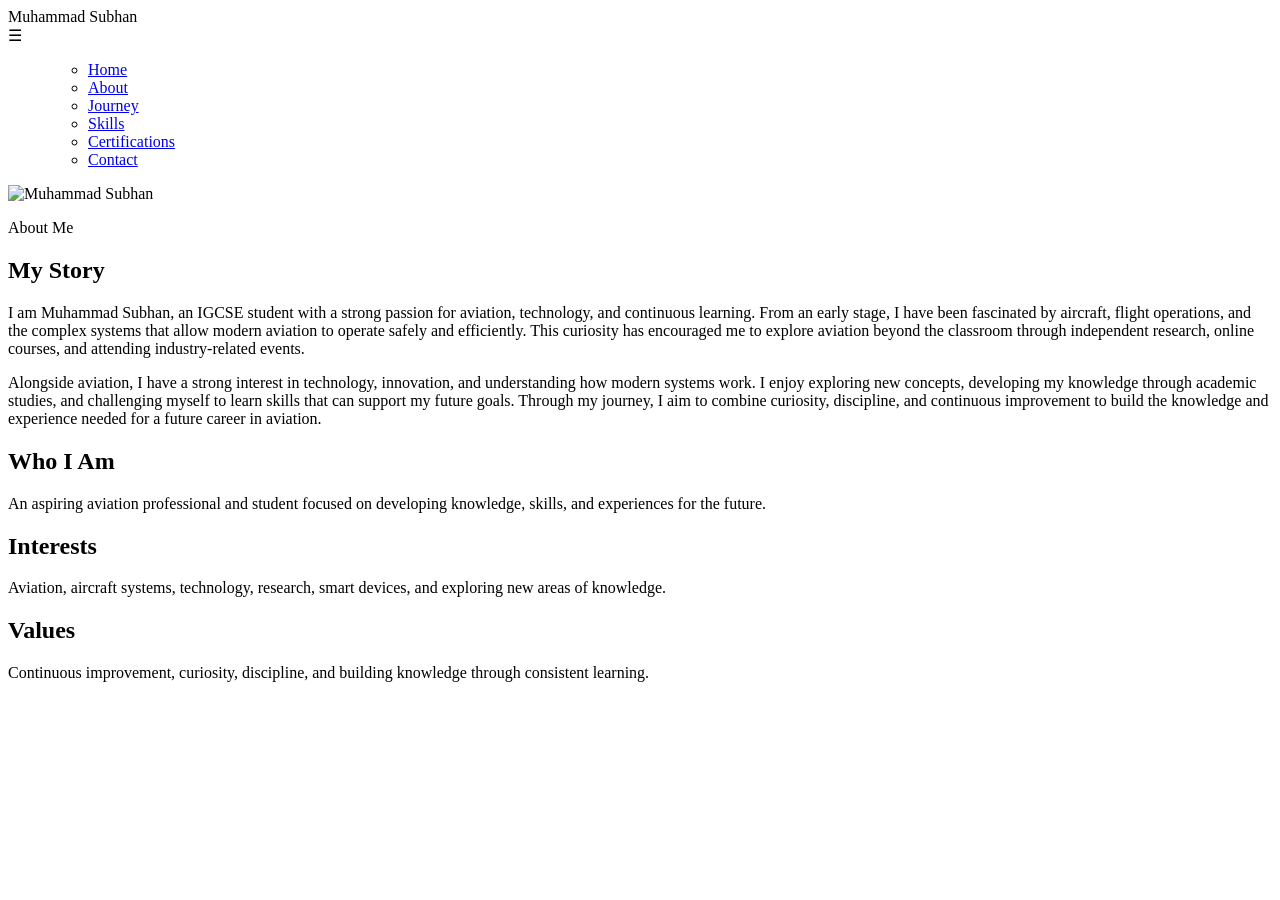
==== about.html @ 186a0278 "Add files via upload" ====
<!DOCTYPE html>
<html lang="en">

<head>

<meta charset="UTF-8">
<meta name="viewport" content="width=device-width, initial-scale=1.0">

<title>About Me | Muhammad Subhan</title>

<link rel="stylesheet" href="css/style.css">

</head>


<body>


<nav>

<div class="logo">
Muhammad Subhan
</div>


<div class="menu-toggle">
☰
</div>


<ul class="nav-links">

    <ul>

        <li><a href="index.html">Home</a></li>
        
        <li><a href="about.html">About</a></li>
        
        <li><a href="timeline.html">Journey</a></li>
        
        <li><a href="skills.html">Skills</a></li>
        
        <li><a href="certification.html">Certifications</a></li>
        
        <li><a href="contact.html">Contact</a></li>
        
    </ul>

</nav>



<section class="about-page">


<div class="about-image">

    <img src="images/ProfileP.jpeg" alt="Muhammad Subhan">

</div>



<div class="about-content">


<p class="tag">
About Me
</p>


<h1>
My Story
</h1>


<p>
    I am Muhammad Subhan, an IGCSE student with a strong passion for aviation,
    technology, and continuous learning. From an early stage, I have been fascinated
    by aircraft, flight operations, and the complex systems that allow modern
    aviation to operate safely and efficiently. This curiosity has encouraged me
    to explore aviation beyond the classroom through independent research, online
    courses, and attending industry-related events.
    </p>
    
    
    <p>
    Alongside aviation, I have a strong interest in technology, innovation, and
    understanding how modern systems work. I enjoy exploring new concepts,
    developing my knowledge through academic studies, and challenging myself to
    learn skills that can support my future goals. Through my journey, I aim to
    combine curiosity, discipline, and continuous improvement to build the
    knowledge and experience needed for a future career in aviation.
    </p>

</div>

</section>




<section class="cards">


<div class="card">

<h2>
Who I Am
</h2>

<p>
    An aspiring aviation professional and student focused on developing knowledge,
    skills, and experiences for the future.
    </p>

</div>



<div class="card">

<h2>
Interests
</h2>

<p>
    Aviation, aircraft systems, technology, research, smart devices,
    and exploring new areas of knowledge.
</p>

</div>



<div class="card">

<h2>
Values
</h2>

<p>
    Continuous improvement, curiosity, discipline, and building knowledge
    through consistent learning.
</p>

</div>


</section>



<script src="js/script.js"></script>


</body>

</html>
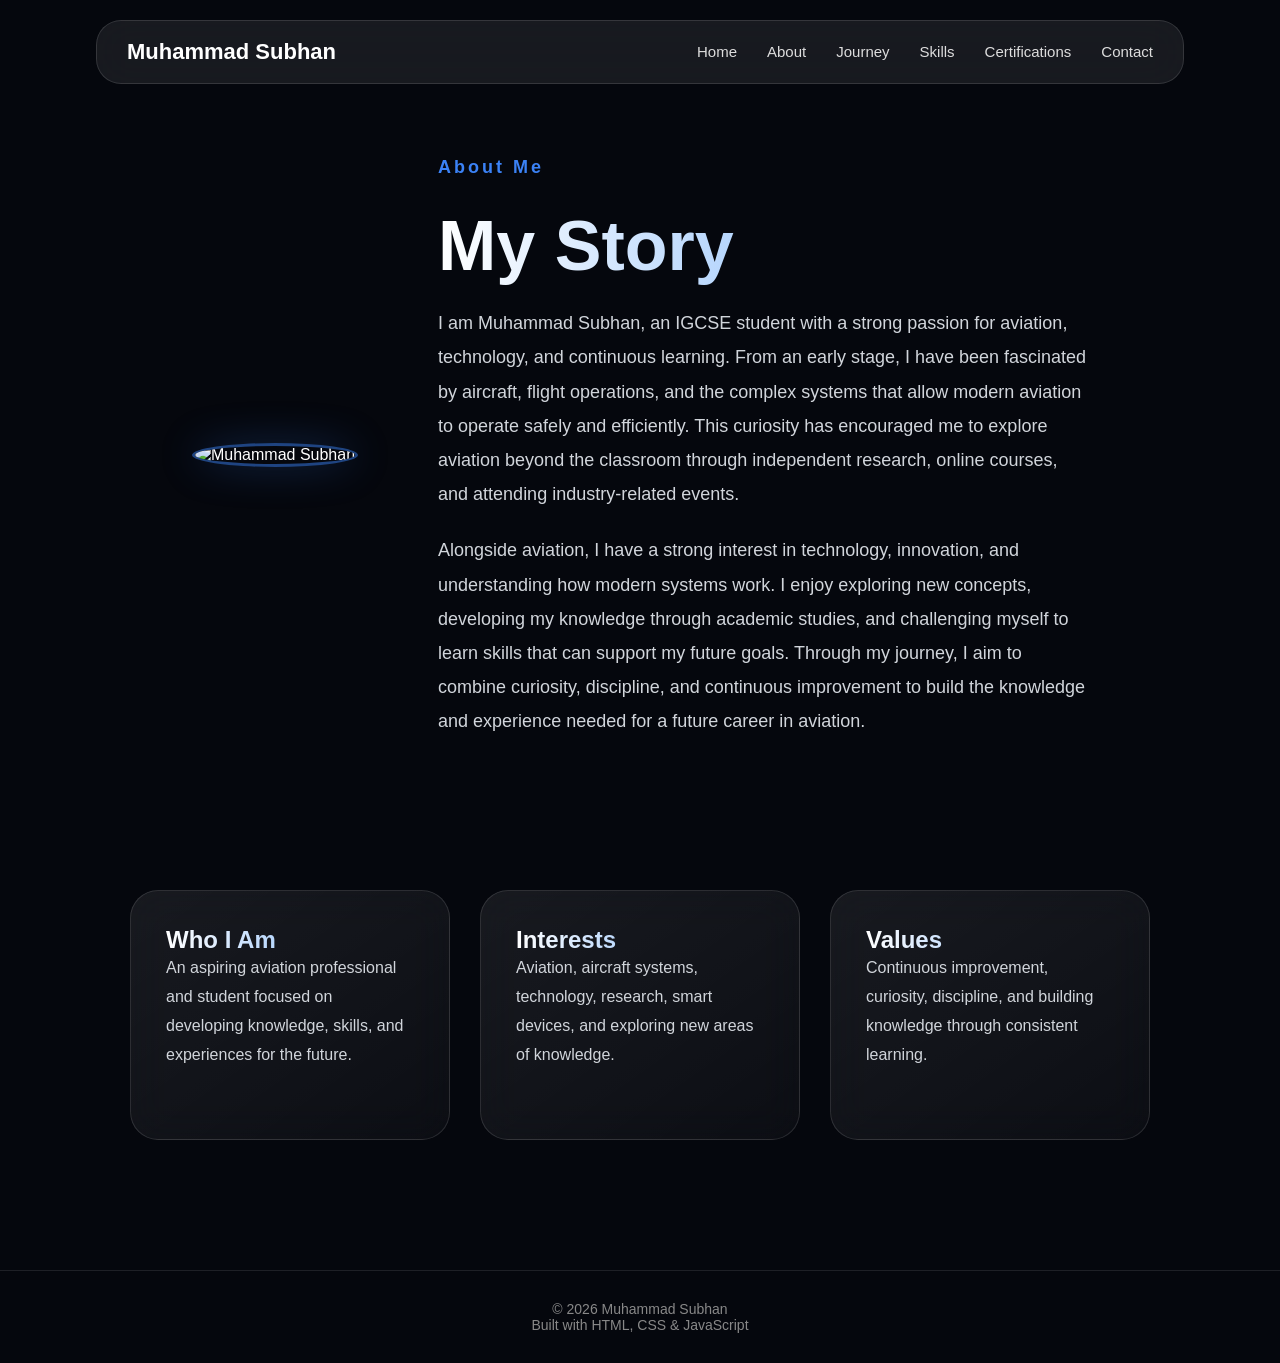
==== commit 34fedb0e: "Update about.html" ====
--- a/about.html
+++ b/about.html
@@ -30,21 +30,19 @@
 
 <ul class="nav-links">
 
-    <ul>
+    <li><a href="index.html">Home</a></li>
+    
+    <li><a href="about.html">About</a></li>
+    
+    <li><a href="timeline.html">Journey</a></li>
+    
+    <li><a href="skills.html">Skills</a></li>
+    
+    <li><a href="certification.html">Certifications</a></li>
+    
+    <li><a href="contact.html">Contact</a></li>
 
-        <li><a href="index.html">Home</a></li>
-        
-        <li><a href="about.html">About</a></li>
-        
-        <li><a href="timeline.html">Journey</a></li>
-        
-        <li><a href="skills.html">Skills</a></li>
-        
-        <li><a href="certification.html">Certifications</a></li>
-        
-        <li><a href="contact.html">Contact</a></li>
-        
-    </ul>
+</ul>
 
 </nav>
 
@@ -154,6 +152,19 @@
 <script src="js/script.js"></script>
 
 
+<footer>
+
+    <p>
+        © 2026 Muhammad Subhan
+    </p>
+
+    <p>
+        Built with HTML, CSS & JavaScript
+    </p>
+
+</footer>
+
+
 </body>
 
-</html>+</html>
--- a/css/style.css
+++ b/css/style.css
@@ -0,0 +1,2279 @@
+* {
+    margin: 0;
+    padding: 0;
+    box-sizing: border-box;
+}
+
+body {
+    background: #05070D;
+    color: white;
+    font-family: Arial, sans-serif;
+}
+
+nav {
+    position: fixed;
+    top: 20px;
+    left: 50%;
+    transform: translateX(-50%);
+
+    width: 85%;
+    max-width: 1200px;
+
+    display: flex;
+    justify-content: space-between;
+    align-items: center;
+
+    padding: 18px 30px;
+
+    background: rgba(255,255,255,0.08);
+    backdrop-filter: blur(20px);
+
+    border: 1px solid rgba(255,255,255,0.12);
+
+    border-radius: 25px;
+
+    z-index: 1000;
+
+    animation: navAppear 1s ease;
+}
+
+
+@keyframes navAppear {
+
+    from {
+        opacity:0;
+        transform:translate(-50%, -30px);
+    }
+
+    to {
+        opacity:1;
+        transform:translate(-50%,0);
+    }
+
+}
+
+nav h2 {
+    font-size: 24px;
+}
+
+nav ul {
+    display: flex;
+    gap: 30px;
+    list-style: none;
+}
+
+nav a {
+
+    color:#ddd;
+
+    text-decoration:none;
+
+    font-size:15px;
+
+    position:relative;
+
+    transition:0.3s;
+
+}
+
+
+nav a::after {
+
+    content:"";
+
+    position:absolute;
+
+    left:0;
+
+    bottom:-8px;
+
+    width:0%;
+
+    height:2px;
+
+    background:#3B82F6;
+
+    transition:0.3s;
+
+}
+
+
+nav a:hover {
+
+    color:white;
+
+}
+
+
+nav a:hover::after {
+
+    width:100%;
+
+}
+
+
+.hero {
+    height: 90vh;
+    display: flex;
+    flex-direction: column;
+    justify-content: center;
+    align-items: center;
+    text-align: center;
+}
+
+
+.hero h1 {
+    font-size: 70px;
+    background: linear-gradient(90deg, #ffffff, #3B82F6);
+    -webkit-background-clip: text;
+    color: transparent;
+}
+
+
+.hero p {
+    margin-top: 20px;
+    font-size: 20px;
+    color: #aaa;
+    max-width: 600px;
+}
+
+
+button {
+    margin-top: 35px;
+    padding: 15px 35px;
+    border-radius: 30px;
+    border: none;
+    background: #3B82F6;
+    color: white;
+    font-size: 16px;
+    cursor: pointer;
+    transition: 0.3s;
+}
+
+
+button:hover {
+    transform: translateY(-5px);
+}
+.logo {
+    font-weight: bold;
+    font-size: 22px;
+}
+
+
+.tag {
+    color: #3B82F6;
+    font-size: 18px;
+    margin-bottom: 25px;
+}
+
+
+.hero h1 {
+    font-size: 80px;
+    line-height: 1.1;
+}
+
+
+.description {
+    margin-top: 25px;
+    max-width: 650px;
+    color: #aaa;
+}
+
+
+.buttons {
+    margin-top: 40px;
+    display: flex;
+    gap: 20px;
+}
+
+
+.buttons a {
+    text-decoration: none;
+}
+
+
+.secondary {
+    background: transparent;
+    border: 1px solid #3B82F6;
+}
+
+
+.glow {
+    position: absolute;
+    width: 500px;
+    height: 500px;
+    background: #2563eb;
+    filter: blur(180px);
+    opacity: 0.25;
+    z-index: -1;
+}
+/* Background Effects */
+
+.background {
+    position: fixed;
+    inset: 0;
+    overflow: hidden;
+    z-index: -2;
+}
+
+
+.glow {
+    position: absolute;
+    top: 20%;
+    left: 50%;
+    transform: translateX(-50%);
+    width: 600px;
+    height: 600px;
+    background: #2563eb;
+    filter: blur(180px);
+    opacity: 0.25;
+    animation: pulse 6s infinite alternate;
+}
+
+
+@keyframes pulse {
+
+    from {
+        opacity:0.15;
+        transform:translateX(-50%) scale(0.9);
+    }
+
+    to {
+        opacity:0.35;
+        transform:translateX(-50%) scale(1.1);
+    }
+
+}
+
+
+/* Hero Animation */
+
+
+.hero > * {
+    animation: fadeUp 1s ease forwards;
+    opacity:0;
+}
+
+
+.hero .tag {
+    animation-delay:0.2s;
+}
+
+
+.hero h1 {
+    animation-delay:0.4s;
+}
+
+
+.hero .description {
+    animation-delay:0.6s;
+}
+
+
+.buttons {
+    animation-delay:0.8s;
+}
+
+
+@keyframes fadeUp {
+
+    from {
+        opacity:0;
+        transform:translateY(40px);
+    }
+
+    to {
+        opacity:1;
+        transform:translateY(0);
+    }
+
+}
+.particles {
+    position: absolute;
+    inset: 0;
+    z-index: -1;
+}
+
+.particle {
+    position: absolute;
+    width: 4px;
+    height: 4px;
+    background: white;
+    border-radius: 50%;
+    opacity: 0.6;
+    animation: float 8s infinite ease-in-out;
+}
+
+@keyframes float {
+    0%, 100% {
+        transform: translateY(0);
+    }
+
+    50% {
+        transform: translateY(-80px);
+    }
+}
+.hero {
+    padding-top:120px;
+}
+.menu-toggle {
+    display:none;
+    font-size:28px;
+    cursor:pointer;
+}
+
+
+@media(max-width:900px){
+
+    .hero h1{
+
+    font-size:45px;
+
+    line-height:1.1;
+
+}
+    
+    nav ul{
+
+    position:absolute;
+
+    top:80px;
+
+    left:0;
+
+    width:100%;
+
+    background:#0b1120;
+
+    flex-direction:column;
+
+    align-items:center;
+
+    gap:25px;
+
+    padding:30px 0;
+
+    display:none;
+
+}
+
+
+nav ul.active{
+
+    display:flex;
+
+}
+
+
+.menu-toggle{
+
+    display:block;
+
+    cursor:pointer;
+
+    font-size:30px;
+
+}
+
+    nav {
+        width:90%;
+    }
+
+
+    .menu-toggle {
+        display:block;
+    }
+
+
+    .nav-links {
+
+        position:absolute;
+
+        top:80px;
+
+        left:0;
+
+        width:100%;
+
+        display:none;
+
+        flex-direction:column;
+
+        align-items:center;
+
+        gap:25px;
+
+        padding:30px;
+
+        background:rgba(10,15,30,0.95);
+
+        border-radius:20px;
+
+    }
+
+
+    .nav-links.active {
+
+        display:flex;
+
+    }
+
+}
+.about-page {
+
+    min-height:90vh;
+
+    display:flex;
+
+    align-items:center;
+
+    justify-content:center;
+
+    gap:80px;
+
+    padding:150px 8% 50px;
+
+}
+
+
+.image-placeholder {
+
+    width:350px;
+
+    height:350px;
+
+    border-radius:50%;
+
+    display:flex;
+
+    justify-content:center;
+
+    align-items:center;
+
+
+    background:
+    linear-gradient(
+    135deg,
+    #111827,
+    #3B82F6
+    );
+
+
+    font-size:25px;
+
+}
+
+
+
+.about-content {
+
+    max-width:600px;
+
+}
+
+
+.about-content h1 {
+
+    font-size:70px;
+
+    margin:20px 0;
+
+}
+
+
+
+.about-content p {
+
+    color:#aaa;
+
+    line-height:1.8;
+
+}
+
+
+
+
+.card {
+
+    width:320px;
+
+    min-height:250px;
+
+    padding:35px;
+
+    background:
+    linear-gradient(
+        145deg,
+        rgba(255,255,255,0.08),
+        rgba(255,255,255,0.03)
+    );
+
+    backdrop-filter:blur(20px);
+
+    border-radius:28px;
+
+    border:1px solid rgba(255,255,255,0.12);
+
+    transition:0.4s ease;
+
+    position:relative;
+
+    overflow:hidden;
+
+}
+
+
+.card:hover {
+
+    transform: translateY(-12px) scale(1.02);
+
+    border: 1px solid #3B82F6;
+
+    box-shadow:
+        0 0 20px rgba(59,130,246,0.35),
+        0 0 50px rgba(59,130,246,0.15);
+
+}
+
+
+
+.card h2{
+
+    background:
+
+    linear-gradient(
+        90deg,
+        white,
+        #60A5FA
+    );
+
+    -webkit-background-clip:text;
+
+    color:transparent;
+
+}
+
+
+
+.card p{
+
+    color:#D1D5DB;
+
+    line-height:1.8;
+
+}
+.cards {
+
+    display:flex;
+
+    justify-content:center;
+
+    gap:30px;
+
+    padding:80px 8%;
+
+    flex-wrap:wrap;
+
+}
+/* ==========================================================
+                    JOURNEY PAGE
+========================================================== */
+
+:root{
+
+    --green:#22C55E;
+    --green-dark:#16A34A;
+
+    --card:
+    rgba(255,255,255,.06);
+
+    --border:
+    rgba(255,255,255,.12);
+
+    --text:#ffffff;
+
+    --text2:#B8BCC8;
+
+}
+
+
+
+/* HERO */
+
+.journey-hero{
+
+    padding-top:180px;
+
+    padding-bottom:80px;
+
+    text-align:center;
+
+}
+
+
+.journey-hero h1{
+
+    font-size:72px;
+
+    font-weight:800;
+
+    margin-bottom:20px;
+
+}
+
+
+.journey-hero p{
+
+    color:var(--text2);
+
+    font-size:20px;
+
+    width:min(700px,90%);
+
+    margin:auto;
+
+    line-height:1.8;
+
+}
+
+
+
+/* PROGRESS CARD */
+
+.progress-section{
+
+    display:flex;
+
+    justify-content:center;
+
+    margin-bottom:120px;
+
+}
+
+
+.progress-card{
+
+    width:min(950px,90%);
+
+    padding:40px;
+
+    border-radius:30px;
+
+    background:var(--card);
+
+    border:1px solid var(--border);
+
+    backdrop-filter:blur(18px);
+
+    box-shadow:
+
+    0 20px 60px rgba(0,0,0,.25);
+
+}
+
+
+.progress-card h2{
+
+    font-size:34px;
+
+    margin-bottom:35px;
+
+}
+
+
+
+/* Progress Bar */
+
+.progress-bar{
+
+    width:100%;
+
+    height:18px;
+
+    border-radius:999px;
+
+    overflow:hidden;
+
+    background:
+
+    rgba(255,255,255,.08);
+
+    margin-bottom:40px;
+
+}
+
+
+.progress-fill{
+
+    width:0%;
+
+    height:100%;
+
+    border-radius:999px;
+
+    background:
+
+    linear-gradient(
+
+        90deg,
+
+        #22C55E,
+
+        #34D399,
+
+        #22C55E
+
+    );
+
+}
+
+
+
+/* Grid */
+
+.progress-grid{
+
+    display:grid;
+
+    grid-template-columns:
+
+    repeat(2,1fr);
+
+    gap:40px;
+
+}
+
+
+.progress-grid h3{
+
+    margin-top:8px;
+
+    font-size:28px;
+
+}
+
+
+.label{
+
+    color:#8B95A7;
+
+    font-size:14px;
+
+    letter-spacing:2px;
+
+    text-transform:uppercase;
+
+}
+
+
+
+
+/* ======================================================
+                    TIMELINE
+====================================================== */
+
+.timeline{
+
+    position:relative;
+
+    width:min(1300px,92%);
+
+    margin:auto;
+
+    padding-bottom:250px;
+
+}
+
+
+
+/* Grey Line */
+
+.timeline-line{
+
+    position:absolute;
+
+    left:50%;
+
+    transform:translateX(-50%);
+
+    width:6px;
+
+    height:100%;
+
+    border-radius:999px;
+
+    background:
+    rgba(255,255,255,.12);
+
+}
+
+
+
+/* Green Progress */
+
+.timeline-progress{
+
+    position:absolute;
+
+    left:0;
+
+    top:0;
+
+    width:100%;
+
+    height:0%;
+
+    border-radius:999px;
+
+    background:
+
+    linear-gradient(
+
+    to bottom,
+
+    #34D399,
+
+    #22C55E,
+
+    #16A34A
+
+    );
+
+    transition: height 0.15s linear;
+
+}
+
+
+
+/* ======================================================
+                MILESTONES
+====================================================== */
+
+.milestone{
+
+    width:50%;
+
+    position:relative;
+
+    margin:90px 0;
+
+    opacity:.45;
+
+    transition:
+
+    .7s ease;
+
+}
+
+
+
+/* Left */
+
+.left{
+
+    left:0;
+
+    padding-right:70px;
+
+    text-align:right;
+
+}
+
+
+
+/* Right */
+
+.right{
+
+    left:50%;
+
+    padding-left:70px;
+
+}
+
+
+
+/* Circle */
+
+.milestone::before{
+
+    content:"";
+
+    position:absolute;
+
+    top:50%;
+
+    width:28px;
+
+    height:28px;
+
+    border-radius:50%;
+
+    background:#777;
+
+    border:5px solid #0F172A;
+
+    transition:.5s;
+
+    z-index:20;
+
+}
+
+
+
+/* Left Circle */
+
+.left::before{
+
+    right:-19px;
+
+}
+
+
+
+/* Right Circle */
+
+.right::before{
+
+    left:-19px;
+
+}
+
+
+
+/* ======================================================
+                CONTENT CARD
+====================================================== */
+
+.content{
+
+    background:
+
+    rgba(255,255,255,.06);
+
+    border:
+
+    1px solid rgba(255,255,255,.12);
+
+    backdrop-filter:blur(18px);
+
+    border-radius:26px;
+
+    padding:35px;
+
+    transition:.45s;
+
+}
+
+
+
+.content:hover{
+
+    transform:
+
+    translateY(-8px);
+
+}
+
+
+
+/* Icon */
+
+.content svg{
+
+    width:34px;
+
+    height:34px;
+
+    color:#9AA3B4;
+
+    margin-bottom:20px;
+
+}
+
+
+
+/* Date */
+
+.date{
+
+    display:inline-block;
+
+    background:
+
+    rgba(34,197,94,.15);
+
+    color:#65F3A5;
+
+    padding:
+
+    8px 18px;
+
+    border-radius:999px;
+
+    font-size:14px;
+
+    margin-bottom:20px;
+
+}
+
+
+
+/* Title */
+
+.content h2{
+
+    font-size:32px;
+
+    margin-bottom:18px;
+
+}
+
+
+
+/* Description */
+
+.content p{
+
+    color:#AAB2C0;
+
+    line-height:1.8;
+
+    font-size:17px;
+
+}
+
+
+
+/* ======================================================
+                I AM HERE BADGE
+====================================================== */
+
+.current-badge{
+
+    display:inline-block;
+
+    margin-bottom:22px;
+
+    padding:
+
+    10px 22px;
+
+    border-radius:999px;
+
+    background:
+
+    rgba(34,197,94,.18);
+
+    color:#6EF4AA;
+
+    font-weight:700;
+
+    letter-spacing:2px;
+
+    font-size:13px;
+
+}
+/* ==========================================================
+                PART 2B-1
+        Completed States & Animations
+========================================================== */
+
+
+/* Completed Milestones */
+
+.milestone.completed{
+
+    opacity:1;
+
+}
+
+
+.milestone.completed::before{
+
+    background:var(--green);
+
+    box-shadow:
+
+        0 0 12px rgba(34,197,94,.7),
+
+        0 0 35px rgba(34,197,94,.45),
+
+        0 0 70px rgba(34,197,94,.2);
+
+}
+
+
+
+/* Current Milestone */
+
+.milestone.current{
+
+    opacity:1;
+
+}
+
+
+.milestone.current::before{
+
+    background:var(--green);
+
+    animation:pulseCircle 2.2s infinite;
+
+}
+
+
+
+/* Current Badge */
+
+.current-badge{
+
+    animation:badgePulse 2.5s infinite;
+
+}
+
+
+
+/* Active Cards */
+
+.milestone.completed .content{
+
+    border-color:
+
+    rgba(34,197,94,.35);
+
+}
+
+
+.milestone.current .content{
+
+    border-color:
+
+    rgba(34,197,94,.5);
+
+}
+
+
+
+/* Icon */
+
+.milestone.completed svg{
+
+    color:var(--green);
+
+}
+
+
+.milestone.current svg{
+
+    color:var(--green);
+
+}
+
+
+
+/* Hover */
+
+.content:hover{
+
+    transform:
+
+        translateY(-10px)
+
+        scale(1.02);
+
+    border-color:
+
+    rgba(34,197,94,.45);
+
+    box-shadow:
+
+        0 15px 45px rgba(0,0,0,.35),
+
+        0 0 35px rgba(34,197,94,.15);
+
+}
+
+
+
+/* Future Milestones */
+
+.milestone:not(.completed):not(.current){
+
+    opacity:.38;
+
+}
+
+
+.milestone:not(.completed):not(.current) svg{
+
+    color:#7A8290;
+
+}
+
+
+.milestone:not(.completed):not(.current) .content{
+
+    filter:grayscale(.25);
+
+}
+
+
+
+/* Circle Fill Animation */
+
+@keyframes fillCircle{
+
+    0%{
+
+        transform:scale(.4);
+
+        background:#777;
+
+    }
+
+    60%{
+
+        transform:scale(1.15);
+
+    }
+
+    100%{
+
+        transform:scale(1);
+
+        background:var(--green);
+
+    }
+
+}
+
+
+
+/* Circle Pulse */
+
+@keyframes pulseCircle{
+
+    0%{
+
+        box-shadow:
+
+        0 0 0 0 rgba(34,197,94,.45);
+
+    }
+
+    70%{
+
+        box-shadow:
+
+        0 0 0 16px rgba(34,197,94,0);
+
+    }
+
+    100%{
+
+        box-shadow:
+
+        0 0 0 0 rgba(34,197,94,0);
+
+    }
+
+}
+
+
+
+/* Badge Pulse */
+
+@keyframes badgePulse{
+
+    0%{
+
+        transform:scale(1);
+
+    }
+
+    50%{
+
+        transform:scale(1.06);
+
+    }
+
+    100%{
+
+        transform:scale(1);
+
+    }
+
+}
+
+
+
+/* Smooth Card Appearance */
+
+.milestone{
+
+    transition:
+
+        opacity .8s ease,
+
+        transform .8s ease;
+
+}
+
+
+.left{
+
+}
+
+
+.right{
+
+}
+
+
+.milestone.completed,
+
+.milestone.current{
+
+    transform:
+
+        translateX(0);
+
+}
+
+
+
+/* Progress Bar */
+
+.progress-fill{
+
+    width:0%;
+
+    transition:
+        width 2.2s ease;
+
+}
+
+
+
+/* Progress Card */
+
+.progress-card{
+
+    transition:
+
+        .45s;
+
+}
+
+
+.progress-card:hover{
+
+    transform:
+
+        translateY(-6px);
+
+    box-shadow:
+
+        0 18px 55px rgba(0,0,0,.35),
+
+        0 0 40px rgba(34,197,94,.08);
+
+}
+
+
+
+/* Timeline Line */
+
+.timeline-line{
+
+    overflow:hidden;
+
+}
+
+
+.timeline-progress{
+
+    position:absolute;
+
+    left:0;
+
+    top:0;
+
+    width:100%;
+
+    height:0px;
+
+    border-radius:999px;
+
+    background:linear-gradient(
+        to bottom,
+        #34D399,
+        #22C55E,
+        #16A34A
+    );
+
+    transition:height .08s linear;
+
+}
+
+
+
+/* Captain Card */
+
+.milestone:last-child .content{
+
+    border:
+
+        1px solid
+
+        rgba(255,215,0,.22);
+
+}
+
+
+
+/* Captain Hover */
+
+.milestone:last-child .content:hover{
+
+    box-shadow:
+
+        0 0 35px rgba(255,215,0,.28),
+
+        0 0 80px rgba(255,215,0,.10);
+
+}
+
+
+
+/* Captain Icon */
+
+.milestone:last-child svg{
+
+    color:#FFD54A;
+
+}
+
+
+
+/* Captain Title */
+
+.milestone:last-child h2{
+
+    background:
+
+    linear-gradient(
+
+        90deg,
+
+        #FFD54A,
+
+        #FFF4B0
+
+    );
+
+    -webkit-background-clip:text;
+
+    color:transparent;
+
+}
+
+
+
+/* Final Message */
+
+.milestone:last-child::after{
+
+    content:
+
+    "The journey doesn't end here. This is only the beginning.";
+
+    display:block;
+
+    margin-top:28px;
+
+    color:#D4D8E4;
+
+    font-style:italic;
+
+    font-size:15px;
+
+    text-align:center;
+
+}
+/* ==========================================================
+                PART 2B-2
+        Responsive & Final Polish
+========================================================== */
+
+
+/* Timeline Glow */
+
+.timeline::before{
+
+    content:"";
+
+    position:absolute;
+
+    left:50%;
+
+    top:0;
+
+    transform:translateX(-50%);
+
+    width:300px;
+
+    height:100%;
+
+    background:
+
+    radial-gradient(
+
+        ellipse,
+
+        rgba(34,197,94,.05),
+
+        transparent 70%
+
+    );
+
+    pointer-events:none;
+
+}
+
+
+
+/* Card Animation */
+
+.content{
+
+    opacity:0;
+
+    transform:
+
+        translateY(35px);
+
+    transition:
+
+        opacity .8s ease,
+
+        transform .8s ease,
+
+        box-shadow .4s ease,
+
+        border-color .4s ease;
+
+}
+
+
+
+/* Visible */
+
+.milestone.completed .content,
+
+.milestone.current .content,
+
+.milestone.visible .content{
+
+    opacity:1;
+
+    transform:
+
+        translateY(0);
+
+}
+
+
+
+/* Future Cards */
+
+.milestone:not(.completed):not(.current):not(.visible) .content{
+
+    opacity:.4;
+
+}
+
+
+
+/* Nice Scroll */
+
+html{
+
+    scroll-behavior:smooth;
+
+}
+
+
+
+/* Better Selection */
+
+::selection{
+
+    background:#22C55E;
+
+    color:white;
+
+}
+
+
+
+/* Scrollbar */
+
+::-webkit-scrollbar{
+
+    width:12px;
+
+}
+
+
+
+::-webkit-scrollbar-track{
+
+    background:#070B12;
+
+}
+
+
+
+::-webkit-scrollbar-thumb{
+
+    background:#22C55E;
+
+    border-radius:999px;
+
+}
+
+
+
+::-webkit-scrollbar-thumb:hover{
+
+    background:#16A34A;
+
+}
+
+
+
+/* Timeline Spacing */
+
+.timeline{
+
+    padding-top:40px;
+
+    padding-bottom:180px;
+
+}
+
+
+
+/* Card Width */
+
+.content{
+
+    max-width:520px;
+
+}
+
+
+
+/* Better Paragraphs */
+
+.content p{
+
+    margin-top:15px;
+
+}
+
+
+
+/* Progress Card */
+
+.progress-card{
+
+    position:relative;
+
+    z-index:5;
+
+}
+
+
+
+/* Hero */
+
+.journey-hero{
+
+    position:relative;
+
+}
+
+
+
+.journey-hero::after{
+
+    content:"";
+
+    position:absolute;
+
+    left:50%;
+
+    transform:translateX(-50%);
+
+    bottom:-20px;
+
+    width:180px;
+
+    height:4px;
+
+    border-radius:999px;
+
+    background:
+
+    linear-gradient(
+
+        90deg,
+
+        transparent,
+
+        #22C55E,
+
+        transparent
+
+    );
+
+}
+
+
+
+/* Mobile */
+
+@media(max-width:950px){
+
+.timeline-line{
+
+left:28px;
+
+}
+
+
+
+.timeline::before{
+
+left:28px;
+
+transform:none;
+
+}
+
+
+
+.milestone{
+
+width:100%;
+
+left:0;
+
+padding-left:80px;
+
+padding-right:20px;
+
+text-align:left;
+
+}
+
+
+
+.left,
+
+.right{
+
+left:0;
+
+transform:none;
+
+}
+
+
+
+.left::before,
+
+.right::before{
+
+left:9px;
+
+right:auto;
+
+}
+
+
+
+.progress-grid{
+
+grid-template-columns:1fr;
+
+}
+
+
+
+.progress-card{
+
+width:95%;
+
+}
+
+
+
+.journey-hero h1{
+
+font-size:48px;
+
+}
+
+
+
+.content h2{
+
+font-size:26px;
+
+}
+
+}
+
+
+
+/* Small Phones */
+
+@media(max-width:600px){
+
+.progress-card{
+
+padding:28px;
+
+}
+
+
+
+.content{
+
+padding:25px;
+
+}
+
+
+
+.progress-card h2{
+
+font-size:28px;
+
+}
+
+
+
+.progress-grid h3{
+
+font-size:22px;
+
+}
+
+
+
+.journey-hero{
+
+padding-top:150px;
+
+}
+
+
+
+}
+.milestone.visible{
+
+    opacity:1;
+
+}
+
+.milestone.completed::before,
+.milestone.current::before{
+
+    background:var(--green);
+
+    box-shadow:
+        0 0 12px rgba(34,197,94,.7),
+        0 0 30px rgba(34,197,94,.35);
+
+}
+/* ==========================================================
+                CONTACT PAGE
+========================================================== */
+
+
+.contact-hero{
+
+    padding-top:180px;
+
+    padding-bottom:80px;
+
+    text-align:center;
+
+}
+
+
+.contact-hero h1{
+
+    font-size:72px;
+
+    margin:20px 0;
+
+}
+
+
+.contact-hero p:not(.tag){
+
+    color:#B8BCC8;
+
+    font-size:20px;
+
+    line-height:1.8;
+
+    width:min(700px,90%);
+
+    margin:auto;
+
+}
+
+
+
+.contact-grid{
+
+    width:min(700px,90%);
+
+    margin:auto;
+
+    display:grid;
+
+    grid-template-columns:
+    repeat(2,1fr);
+
+    gap:30px;
+
+    padding-bottom:150px;
+
+}
+
+
+
+.contact-card{
+
+    padding:40px;
+
+    text-align:center;
+
+    border-radius:28px;
+
+    background:
+    rgba(255,255,255,.06);
+
+    border:
+    1px solid rgba(255,255,255,.12);
+
+    backdrop-filter:blur(18px);
+
+    transition:.4s;
+
+}
+
+
+
+.contact-card:hover{
+
+    transform:translateY(-10px);
+
+    border-color:#3B82F6;
+
+}
+
+
+
+.contact-icon{
+
+    font-size:45px;
+
+    margin-bottom:20px;
+
+}
+
+
+
+.contact-card h2{
+
+    font-size:28px;
+
+    margin-bottom:15px;
+
+}
+
+
+
+.contact-card p{
+
+    color:#B8BCC8;
+
+    line-height:1.7;
+
+}
+
+
+
+.contact-card a{
+
+    display:inline-block;
+
+    margin-top:10px;
+
+    padding:12px 28px;
+
+    border-radius:999px;
+
+    background:rgba(59,130,246,.15);
+
+    border:1px solid rgba(59,130,246,.4);
+
+    color:#60A5FA;
+
+    text-decoration:none;
+
+    transition:.3s;
+
+}
+
+
+.contact-card a:hover{
+
+    background:#3B82F6;
+
+    color:white;
+
+    transform:translateY(-3px);
+
+}
+
+
+
+.contact-card a:hover{
+
+    text-decoration:underline;
+
+}
+
+
+
+@media(max-width:900px){
+
+.contact-grid{
+
+    grid-template-columns:1fr;
+
+}
+
+
+.contact-hero h1{
+
+    font-size:50px;
+
+}
+
+}
+/* ==========================================================
+                ABOUT PAGE POLISH
+========================================================== */
+
+
+.about-content p{
+
+    color:#D1D5DB;
+
+    font-size:18px;
+
+    line-height:1.9;
+
+    margin-bottom:22px;
+
+}
+
+
+
+.about-content h1{
+
+    background:
+
+    linear-gradient(
+        90deg,
+        #ffffff,
+        #60A5FA
+    );
+
+    -webkit-background-clip:text;
+
+    color:transparent;
+
+}
+
+
+
+.about-content .tag{
+
+    color:#3B82F6;
+
+    font-weight:700;
+
+    letter-spacing:3px;
+
+}
+
+
+
+.about-content{
+
+    max-width:650px;
+
+}
+.about-image img{
+
+    width:350px;
+
+    height:350px;
+
+    object-fit:cover;
+
+    object-position:100% top;
+
+    border-radius:50%;
+
+    border:3px solid rgba(59,130,246,.5);
+
+    box-shadow:
+    0 0 40px rgba(59,130,246,.25);
+
+}
+
+.stats{
+
+    display:flex;
+
+    justify-content:center;
+
+    gap:30px;
+
+    padding:60px 8%;
+
+    flex-wrap:wrap;
+
+}
+
+
+.stat-card{
+
+    background:
+    rgba(255,255,255,.06);
+
+    backdrop-filter:blur(18px);
+
+    border:1px solid rgba(255,255,255,.12);
+
+    border-radius:25px;
+
+    padding:30px;
+
+    width:220px;
+
+    text-align:center;
+
+}
+
+
+.stat-card h2{
+
+    font-size:40px;
+
+    color:#3B82F6;
+
+    margin-bottom:10px;
+
+}
+
+
+.stat-card p{
+
+    color:#aaa;
+
+    font-size:16px;
+
+}
+footer{
+
+    text-align:center;
+
+    padding:30px;
+
+    color:#888;
+
+    border-top:1px solid rgba(255,255,255,0.1);
+
+    margin-top:50px;
+
+    font-size:14px;
+
+}
+
+.stats{
+
+    display:flex;
+
+    justify-content:center;
+
+    gap:30px;
+
+    padding:60px 8%;
+
+    flex-wrap:wrap;
+
+}
+
+
+.stat-card{
+
+    background:
+    rgba(255,255,255,.06);
+
+    backdrop-filter:blur(18px);
+
+    border:1px solid rgba(255,255,255,.12);
+
+    border-radius:25px;
+
+    padding:30px;
+
+    width:220px;
+
+    text-align:center;
+
+}
+
+
+.stat-card h2{
+
+    font-size:40px;
+
+    color:#3B82F6;
+
+    margin-bottom:10px;
+
+}
+
+
+.stat-card p{
+
+    color:#aaa;
+
+    font-size:16px;
+
+}
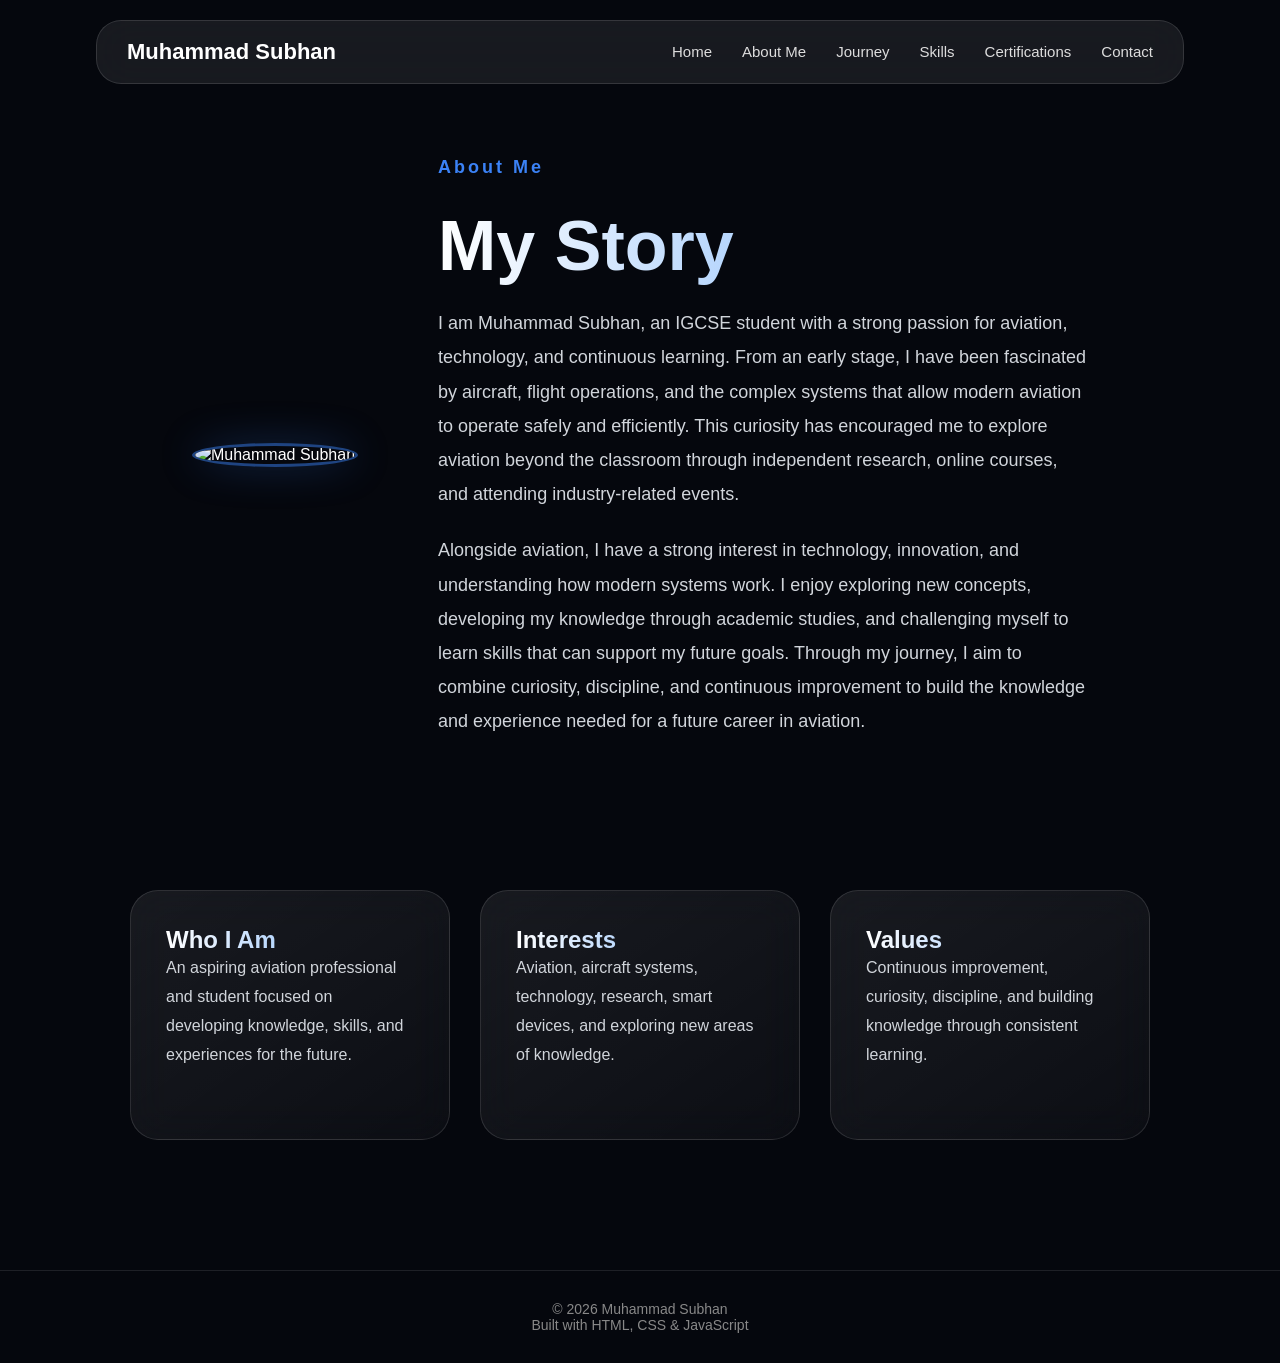
==== commit 6d118c9c: "Update about.html" ====
--- a/about.html
+++ b/about.html
@@ -32,7 +32,7 @@
 
     <li><a href="index.html">Home</a></li>
     
-    <li><a href="about.html">About</a></li>
+    <li><a href="about.html">About Me</a></li>
     
     <li><a href="timeline.html">Journey</a></li>
     
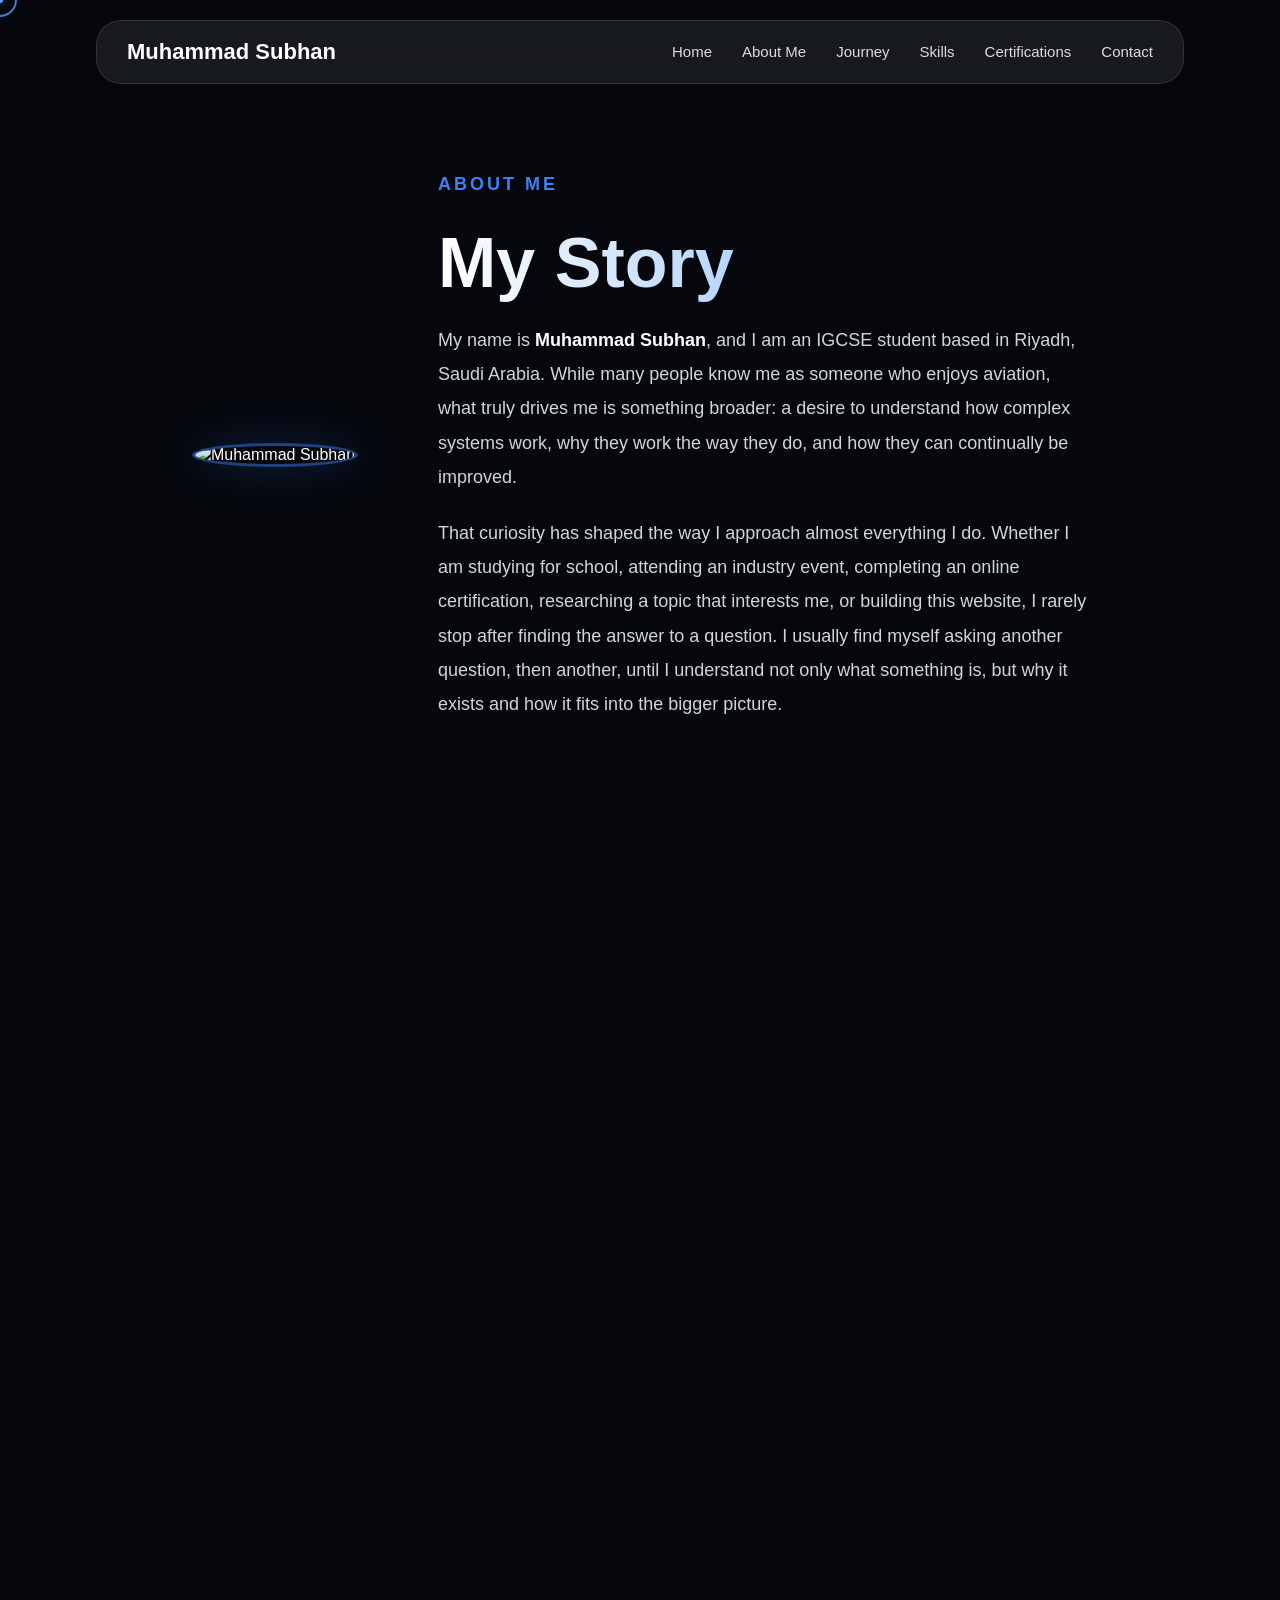
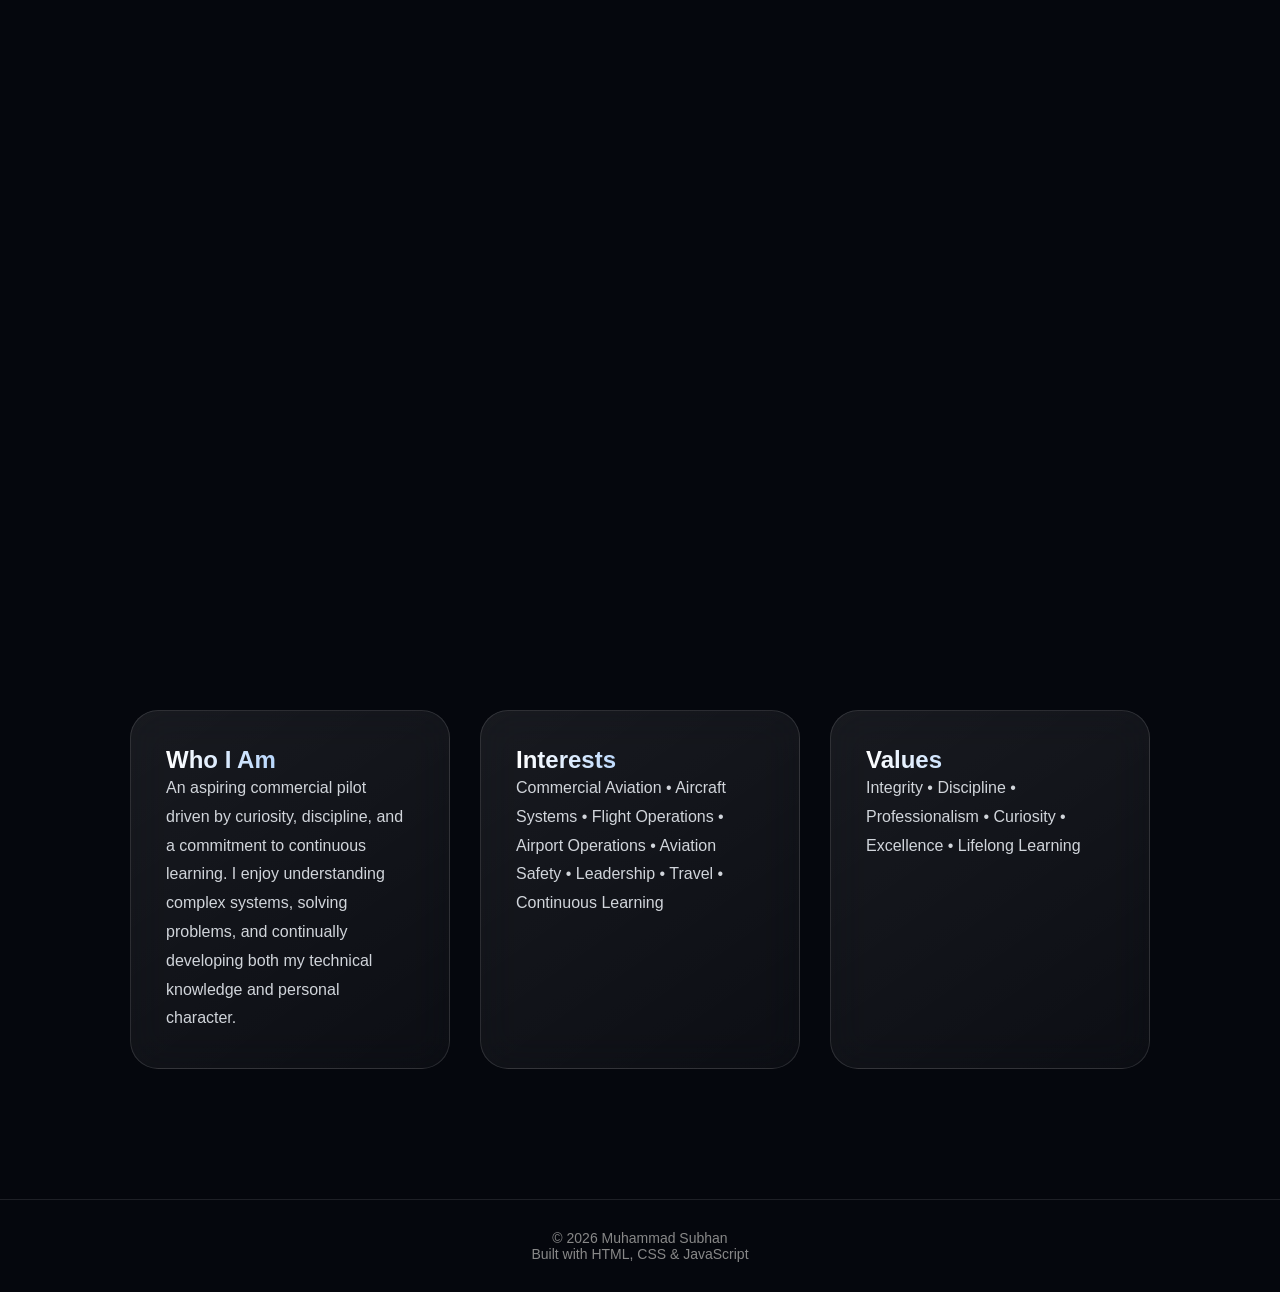
==== commit 4dac3258: "Update about.html" ====
--- a/about.html
+++ b/about.html
@@ -6,6 +6,8 @@
 <meta charset="UTF-8">
 <meta name="viewport" content="width=device-width, initial-scale=1.0">
 
+
+
 <title>About Me | Muhammad Subhan</title>
 
 <link rel="stylesheet" href="css/style.css">
@@ -14,7 +16,16 @@
 
 
 <body>
-
+    <div class="custom-cursor"></div>
+    <div class="custom-cursor-dot"></div>
+    
+    <div class="page-transition">
+        <div class="page-loading-bar"></div>
+    </div>
+
+    <div class="page-scroll-progress" aria-hidden="true">
+        <div class="page-scroll-progress-fill"></div>
+    </div>
 
 <nav>
 
@@ -61,41 +72,334 @@
 
 <div class="about-content">
 
-
-<p class="tag">
-About Me
-</p>
-
-
-<h1>
-My Story
-</h1>
-
-
-<p>
-    I am Muhammad Subhan, an IGCSE student with a strong passion for aviation,
-    technology, and continuous learning. From an early stage, I have been fascinated
-    by aircraft, flight operations, and the complex systems that allow modern
-    aviation to operate safely and efficiently. This curiosity has encouraged me
-    to explore aviation beyond the classroom through independent research, online
-    courses, and attending industry-related events.
+    <p class="tag">
+        ABOUT ME
     </p>
-    
-    
-    <p>
-    Alongside aviation, I have a strong interest in technology, innovation, and
-    understanding how modern systems work. I enjoy exploring new concepts,
-    developing my knowledge through academic studies, and challenging myself to
-    learn skills that can support my future goals. Through my journey, I aim to
-    combine curiosity, discipline, and continuous improvement to build the
-    knowledge and experience needed for a future career in aviation.
+
+    <h1>
+        My Story
+    </h1>
+
+    <p class="about-intro">
+        My name is <strong>Muhammad Subhan</strong>, and I am an IGCSE student
+        based in Riyadh, Saudi Arabia. While many people know me as someone who
+        enjoys aviation, what truly drives me is something broader: a desire to
+        understand how complex systems work, why they work the way they do, and
+        how they can continually be improved.
     </p>
 
+    <p class="about-intro">
+        That curiosity has shaped the way I approach almost everything I do.
+        Whether I am studying for school, attending an industry event,
+        completing an online certification, researching a topic that interests
+        me, or building this website, I rarely stop after finding the answer to
+        a question. I usually find myself asking another question, then another,
+        until I understand not only what something is, but why it exists and how
+        it fits into the bigger picture.
+    </p>
+
 </div>
 
 </section>
 
-
+<section class="about-details">
+
+    <article class="about-section">
+
+        <div class="about-section-number">
+            01
+        </div>
+
+        <div class="about-section-content">
+
+            <h2>
+                Why Aviation?
+            </h2>
+
+            <p>
+                Aviation became the place where all of my interests naturally
+                came together.
+            </p>
+
+            <p>
+                To many people, aviation begins and ends with an aircraft taking
+                off and landing. For me, that is only the visible outcome of
+                thousands of people, technologies, decisions, and processes
+                working together with extraordinary precision.
+            </p>
+
+            <p>
+                Every flight represents engineering, operations, maintenance,
+                meteorology, navigation, communication, safety, leadership, and
+                teamwork, all operating to an incredibly high standard. That
+                level of coordination is something I have always admired.
+            </p>
+
+            <p>
+                My interest has never been limited to the cockpit alone. While
+                becoming a commercial pilot is my long-term goal, I also want to
+                understand the wider industry surrounding aviation.
+            </p>
+
+            <p>
+                I enjoy learning about aircraft systems, airport operations,
+                airline management, flight planning, aviation safety, emerging
+                technologies, and the innovations shaping the future of global
+                air travel.
+            </p>
+
+            <blockquote>
+                The simplest answer is that aviation never stopped challenging me.
+            </blockquote>
+
+            <p>
+                Many interests fade with time. Mine became stronger. The more I
+                learned about aircraft, the more I wanted to understand the
+                systems behind them. Learning about systems led me to operations.
+                Operations led me to airports. Airports led me to airline
+                strategy, safety, engineering, and the decisions that allow
+                millions of passengers to travel safely every day.
+            </p>
+
+            <p>
+                Instead of satisfying my curiosity, every answer created new
+                questions. That is why aviation has remained such a significant
+                part of my life.
+            </p>
+
+        </div>
+
+    </article>
+
+
+
+    <article class="about-section">
+
+        <div class="about-section-number">
+            02
+        </div>
+
+        <div class="about-section-content">
+
+            <h2>
+                How I Think
+            </h2>
+
+            <p>
+                I believe curiosity is one of the most valuable qualities a
+                person can develop. It is easy to memorise information. It is
+                much harder, and much more rewarding, to understand why
+                something works.
+            </p>
+
+            <p>
+                Whenever I study a new topic, I naturally find myself exploring
+                beyond what is required. I enjoy analysing systems, identifying
+                connections between ideas, and understanding the reasoning
+                behind decisions.
+            </p>
+
+            <p>
+                That mindset influences the way I learn, solve problems, and
+                approach challenges. I prefer understanding the full picture
+                rather than memorising isolated facts.
+            </p>
+
+        </div>
+
+    </article>
+
+
+
+    <article class="about-section">
+
+        <div class="about-section-number">
+            03
+        </div>
+
+        <div class="about-section-content">
+
+            <h2>
+                Continuous Learning
+            </h2>
+
+            <p>
+                Outside school, I actively look for opportunities to continue
+                learning. I complete online courses, attend conferences and
+                industry events whenever possible, follow developments in
+                aviation, and build personal projects that allow me to apply
+                what I have learned.
+            </p>
+
+            <p>
+                Every experience adds another piece to my understanding and
+                reminds me that meaningful progress comes from consistent effort
+                rather than occasional moments of motivation.
+            </p>
+
+            <p>
+                I have learned that growth is rarely dramatic. More often, it is
+                built through small improvements repeated over long periods of
+                time.
+            </p>
+
+            <p>
+                I try to become a little better each day, whether by learning a
+                new concept, improving an existing skill, or challenging myself
+                to think differently. I do not expect success to happen
+                overnight, and I do not believe there is a shortcut to genuine
+                achievement.
+            </p>
+
+        </div>
+
+    </article>
+
+
+
+    <article class="about-section">
+
+        <div class="about-section-number">
+            04
+        </div>
+
+        <div class="about-section-content">
+
+            <h2>
+                The Professional I Want to Become
+            </h2>
+
+            <p>
+                The qualities I try to develop extend beyond technical
+                knowledge. Aviation is an industry built on professionalism,
+                discipline, communication, teamwork, responsibility, and sound
+                judgement.
+            </p>
+
+            <p>
+                These are not qualities that suddenly appear when someone begins
+                flying professionally. They are habits developed long before
+                that point.
+            </p>
+
+            <p>
+                I place just as much importance on building my character as I do
+                on building my knowledge. I want to become someone who approaches
+                responsibility calmly, communicates clearly, works effectively
+                with others, and never stops learning.
+            </p>
+
+        </div>
+
+    </article>
+
+
+
+    <article class="about-section">
+
+        <div class="about-section-number">
+            05
+        </div>
+
+        <div class="about-section-content">
+
+            <h2>
+                Looking Ahead
+            </h2>
+
+            <p>
+                My long-term goal is clear: I want to become a commercial pilot.
+            </p>
+
+            <p>
+                However, I hope that my career will represent more than a job
+                title. I want to be recognised as someone who approaches every
+                responsibility with professionalism, remains calm under
+                pressure, continues learning, and consistently strives to
+                improve.
+            </p>
+
+            <p>
+                I want to contribute positively to every organisation I become
+                part of, not only through technical competence but also through
+                integrity, teamwork, and a willingness to help others succeed.
+            </p>
+
+            <p>
+                I know that I am still at the beginning of my journey. There is
+                still an enormous amount to learn, countless experiences to
+                gain, and many challenges to overcome.
+            </p>
+
+            <p>
+                Rather than seeing that as intimidating, I find it exciting.
+                Every milestone ahead represents another opportunity to grow,
+                develop new skills, and become a better version of myself.
+            </p>
+
+        </div>
+
+    </article>
+
+
+
+    <article class="about-section">
+
+        <div class="about-section-number">
+            06
+        </div>
+
+        <div class="about-section-content">
+
+            <h2>
+                Why This Website Exists
+            </h2>
+
+            <p>
+                This website is not intended to present a finished story or
+                suggest that I have already achieved my ambitions.
+            </p>
+
+            <p>
+                It documents the beginning of a journey that I hope will
+                continue for decades. Every certification, event, experience,
+                and achievement included here represents another step forward.
+            </p>
+
+            <p>
+                As I continue learning and progressing, this portfolio will grow
+                alongside me.
+            </p>
+
+        </div>
+
+    </article>
+
+
+
+    <section class="about-closing">
+
+        <p>
+            If there is one idea I hope visitors remember after leaving this
+            page, it is not simply that I want to become a pilot.
+        </p>
+
+        <h2>
+            I hope they remember someone who is genuinely curious, committed to
+            continuous improvement, willing to put in the work, and determined
+            to earn every opportunity.
+        </h2>
+
+        <div class="closing-line"></div>
+
+        <p class="closing-quote">
+            Becoming a pilot is not the destination. It is the responsibility
+            that I am working every day to become worthy of.
+        </p>
+
+    </section>
+
+</section>
 
 
 <section class="cards">
@@ -103,14 +407,13 @@
 
 <div class="card">
 
-<h2>
-Who I Am
-</h2>
-
-<p>
-    An aspiring aviation professional and student focused on developing knowledge,
-    skills, and experiences for the future.
-    </p>
+    <h2>
+        Who I Am
+        </h2>
+        
+        <p>
+        An aspiring commercial pilot driven by curiosity, discipline, and a commitment to continuous learning. I enjoy understanding complex systems, solving problems, and continually developing both my technical knowledge and personal character.
+        </p>
 
 </div>
 
@@ -118,14 +421,13 @@
 
 <div class="card">
 
-<h2>
-Interests
-</h2>
-
-<p>
-    Aviation, aircraft systems, technology, research, smart devices,
-    and exploring new areas of knowledge.
-</p>
+    <h2>
+        Interests
+        </h2>
+        
+        <p>
+        Commercial Aviation • Aircraft Systems • Flight Operations • Airport Operations • Aviation Safety • Leadership • Travel • Continuous Learning
+        </p>
 
 </div>
 
@@ -133,24 +435,51 @@
 
 <div class="card">
 
-<h2>
-Values
-</h2>
-
-<p>
-    Continuous improvement, curiosity, discipline, and building knowledge
-    through consistent learning.
-</p>
+    <h2>
+        Values
+        </h2>
+        
+        <p>
+        Integrity • Discipline • Professionalism • Curiosity • Excellence • Lifelong Learning
+        </p>
 
 </div>
 
 
 </section>
 
-
+<div class="command-palette">
+
+    <div class="command-box">
+
+        <input
+            type="text"
+            id="commandInput"
+            placeholder="Search pages... (Ctrl + K)"
+            autocomplete="off"
+        >
+
+        <div class="command-results">
+
+            <a href="index.html">🏠 Home</a>
+            <a href="about.html">👤 About Me</a>
+            <a href="timeline.html">🛫 Journey</a>
+            <a href="skills.html">💡 Skills</a>
+            <a href="certifications.html">🏆 Certifications</a>
+            <a href="contact.html">✉️ Contact</a>
+
+        </div>
+
+    </div>
+
+</div>
+
+<button class="back-to-top" aria-label="Back to top">
+    ↑
+</button>
 
 <script src="js/script.js"></script>
-
+<script src="js/about.js"></script>
 
 <footer>
 
--- a/css/style.css
+++ b/css/style.css
@@ -325,6 +325,31 @@
 
 @media(max-width:900px){
 
+
+    .about-page{
+
+    flex-direction:column;
+
+    text-align:center;
+
+}
+
+
+.about-image img{
+
+    width:250px;
+
+    height:250px;
+
+}
+
+
+.about-content{
+
+    width:100%;
+
+}
+
     .hero h1{
 
     font-size:45px;
@@ -2277,3 +2302,1245 @@
     font-size:16px;
 
 }
+
+.hero-subtitle{
+
+    margin-top:22px;
+
+    font-size:24px;
+
+    color:#CBD5E1;
+
+    max-width:780px;
+
+    margin-left:auto;
+
+    margin-right:auto;
+
+    line-height:1.7;
+
+    font-weight:400;
+
+    letter-spacing:.3px;
+
+}
+.hero-subtitle::after{
+
+    content:"";
+
+    display:block;
+
+    width:90px;
+
+    height:3px;
+
+    margin:18px auto 0;
+
+    border-radius:999px;
+
+    background:#3B82F6;
+
+}
+/* ==========================================================
+                DETAILED ABOUT PAGE
+========================================================== */
+
+.about-intro{
+
+    font-size:19px;
+
+    color:#D8DEE9;
+
+    line-height:1.95;
+
+}
+
+
+.about-intro strong{
+
+    color:#ffffff;
+
+    font-weight:700;
+
+}
+
+
+
+.about-details{
+
+    width:min(1100px,90%);
+
+    margin:40px auto 70px;
+
+    display:flex;
+
+    flex-direction:column;
+
+    gap:45px;
+
+}
+
+
+
+.about-section{
+
+    position:relative;
+
+    display:grid;
+
+    grid-template-columns:90px 1fr;
+
+    gap:35px;
+
+    padding:45px;
+
+    border-radius:30px;
+
+    background:
+    linear-gradient(
+        145deg,
+        rgba(255,255,255,.075),
+        rgba(255,255,255,.025)
+    );
+
+    border:1px solid rgba(255,255,255,.12);
+
+    backdrop-filter:blur(18px);
+
+    transition:
+        transform .35s ease,
+        box-shadow .35s ease,
+        border-color .35s ease,
+        background .35s ease;
+
+    overflow:hidden;
+
+}
+
+
+
+.about-section::before{
+
+    content:"";
+
+    position:absolute;
+
+    inset:0;
+
+    background:
+    radial-gradient(
+        circle at top left,
+        rgba(59,130,246,.12),
+        transparent 45%
+    );
+
+    opacity:0;
+
+    transition:.4s;
+
+    pointer-events:none;
+
+}
+
+
+
+.about-section:hover{
+
+    transform:
+        translateY(-10px)
+        scale(1.02);
+
+    border-color:
+        rgba(96,165,250,.7);
+
+    background:
+        linear-gradient(
+            145deg,
+            rgba(255,255,255,.11),
+            rgba(255,255,255,.05)
+        );
+
+    box-shadow:
+        0 25px 80px rgba(0,0,0,.45),
+        0 0 50px rgba(59,130,246,.18);
+
+}
+
+
+
+.about-section:hover::before{
+
+    opacity:1;
+
+}
+
+
+
+.about-section-number{
+
+    width:70px;
+
+    height:70px;
+
+    display:flex;
+
+    align-items:center;
+
+    justify-content:center;
+
+    border-radius:22px;
+
+    font-size:22px;
+
+    font-weight:800;
+
+    color:#93C5FD;
+
+    background:rgba(59,130,246,.12);
+
+    border:1px solid rgba(59,130,246,.3);
+
+    box-shadow:
+        inset 0 0 20px rgba(59,130,246,.08);
+
+}
+
+
+
+.about-section-content{
+
+    position:relative;
+
+    z-index:1;
+
+}
+
+
+
+.about-section-content h2{
+
+    font-size:38px;
+
+    margin-bottom:35px;
+
+    line-height:1.2;
+
+    background:
+    linear-gradient(
+        90deg,
+        #ffffff,
+        #60A5FA
+    );
+
+    -webkit-background-clip:text;
+
+    color:transparent;
+
+}
+
+.about-section-content h2::after{
+
+    content:"";
+
+    display:block;
+
+    width:70px;
+
+    height:4px;
+
+    margin-top:15px;
+
+    border-radius:999px;
+
+    background:#3B82F6;
+
+}
+
+
+
+.about-section-content p{
+
+    color:#CBD5E1;
+
+    font-size:18px;
+
+    line-height:2;
+
+    margin-bottom:28px;
+
+}
+
+
+
+.about-section-content p:last-child{
+
+    margin-bottom:0;
+
+}
+
+
+
+.about-section blockquote{
+
+    position:relative;
+
+    margin:30px 0;
+
+    padding:22px 28px;
+
+    border-left:4px solid #3B82F6;
+
+    border-radius:0 20px 20px 0;
+
+    background:rgba(59,130,246,.08);
+
+    color:#E2E8F0;
+
+    font-size:21px;
+
+    font-style:italic;
+
+    line-height:1.7;
+
+}
+
+
+
+.about-closing{
+
+    padding:60px;
+
+    text-align:center;
+
+    border-radius:35px;
+
+    background:
+    linear-gradient(
+        145deg,
+        rgba(59,130,246,.14),
+        rgba(255,255,255,.04)
+    );
+
+    border:1px solid rgba(59,130,246,.28);
+
+    box-shadow:
+        0 25px 70px rgba(0,0,0,.3);
+
+}
+
+
+
+.about-closing p{
+
+    color:#CBD5E1;
+
+    font-size:18px;
+
+    line-height:1.8;
+
+    max-width:800px;
+
+    margin:0 auto;
+
+}
+
+
+
+.about-closing h2{
+
+    max-width:900px;
+
+    margin:25px auto;
+
+    font-size:32px;
+
+    line-height:1.5;
+
+    color:#ffffff;
+
+}
+
+
+
+.closing-line{
+
+    width:100px;
+
+    height:4px;
+
+    margin:32px auto;
+
+    border-radius:999px;
+
+    background:
+    linear-gradient(
+        90deg,
+        transparent,
+        #3B82F6,
+        transparent
+    );
+
+}
+
+
+
+.about-closing .closing-quote{
+
+    font-size:22px;
+
+    color:#93C5FD;
+
+    font-weight:600;
+
+    max-width:850px;
+
+}
+
+
+
+/* About scroll reveal */
+
+.about-section{
+
+    opacity:0;
+
+    transform:translateY(35px);
+
+}
+
+
+
+.about-section.about-visible{
+
+    opacity:1;
+
+    transform:translateY(0);
+
+}
+
+
+
+.about-closing{
+
+    opacity:0;
+
+    transform:translateY(35px);
+
+    transition:
+        opacity .8s ease,
+        transform .8s ease;
+
+}
+
+
+
+.about-closing.about-visible{
+
+    opacity:1;
+
+    transform:translateY(0);
+
+}
+
+
+
+/* Mobile */
+
+@media(max-width:900px){
+
+    .about-details{
+
+        width:92%;
+
+        gap:28px;
+
+    }
+
+
+    .about-section{
+
+        grid-template-columns:1fr;
+
+        gap:22px;
+
+        padding:30px;
+
+    }
+
+
+    .about-section-number{
+
+        width:60px;
+
+        height:60px;
+
+        border-radius:18px;
+
+    }
+
+
+    .about-section-content h2{
+
+        font-size:28px;
+
+    }
+
+
+    .about-section-content p{
+
+        font-size:16px;
+
+    }
+
+
+    .about-closing{
+
+        padding:35px 25px;
+
+    }
+
+
+    .about-closing h2{
+
+        font-size:25px;
+
+    }
+
+
+    .about-closing .closing-quote{
+
+        font-size:19px;
+
+    }
+
+}
+/* ==========================================================
+        CURSOR-FOLLOWING CARD GLOW
+========================================================== */
+
+.card,
+.stat-card,
+.progress-card,
+.content,
+.about-section,
+.skill-card,
+.cert-card,
+.experience-card,
+.contact-card{
+
+    position:relative;
+    overflow:hidden;
+
+}
+
+
+/* Moving glow */
+
+.card::after,
+.stat-card::after,
+.progress-card::after,
+.content::after,
+.about-section::after,
+.skill-card::after,
+.cert-card::after,
+.experience-card::after,
+.contact-card::after{
+
+    content:"";
+
+    position:absolute;
+
+    inset:0;
+
+    pointer-events:none;
+
+    opacity:0;
+
+    background:
+    radial-gradient(
+        750px circle at var(--mouse-x, 50%) var(--mouse-y, 50%),
+        rgba(59,130,246,.30) 0%,
+        rgba(59,130,246,.18) 22%,
+        rgba(59,130,246,.10) 48%,
+        rgba(59,130,246,.04) 72%,
+        transparent 100%
+    );
+
+    transition:opacity .2s ease;
+
+    z-index:0;
+
+}
+
+
+/* Show glow while hovering */
+
+.card:hover::after,
+.stat-card:hover::after,
+.progress-card:hover::after,
+.content:hover::after,
+.about-section:hover::after,
+.skill-card:hover::after,
+.cert-card:hover::after,
+.experience-card:hover::after,
+.contact-card:hover::after{
+
+    opacity:1;
+
+}
+
+
+/* Keep text above the glow */
+
+.card > *,
+.stat-card > *,
+.progress-card > *,
+.content > *,
+.about-section > *,
+.skill-card > *,
+.cert-card > *,
+.experience-card > *,
+.contact-card > *{
+
+    position:relative;
+    z-index:1;
+
+}
+/* ==========================================================
+        INTERACTIVE CARD LIFT + TILT
+========================================================== */
+
+.card,
+.stat-card,
+.progress-card,
+.content,
+.about-section,
+.skill-card,
+.cert-card,
+.experience-card,
+.contact-card{
+
+    transform:
+        perspective(1000px)
+        rotateX(var(--rotate-x, 0deg))
+        rotateY(var(--rotate-y, 0deg))
+        translateY(var(--lift, 0px))
+        scale(var(--card-scale, 1));
+
+    transform-style:preserve-3d;
+
+    transition:
+        transform .18s ease,
+        box-shadow .3s ease,
+        border-color .3s ease,
+        background .3s ease;
+
+    will-change:transform;
+
+}
+
+
+.card:hover,
+.stat-card:hover,
+.progress-card:hover,
+.content:hover,
+.about-section:hover,
+.skill-card:hover,
+.cert-card:hover,
+.experience-card:hover,
+.contact-card:hover{
+
+    --lift:-16px;
+    --card-scale:1.03;
+
+    border-color:rgba(96,165,250,.65);
+
+    box-shadow:
+    0 40px 100px rgba(0,0,0,.50),
+    0 0 70px rgba(59,130,246,.25);
+
+}
+
+
+/* Give inner content slight depth */
+
+.card > *,
+.stat-card > *,
+.progress-card > *,
+.content > *,
+.about-section > *,
+.skill-card > *,
+.cert-card > *,
+.experience-card > *,
+.contact-card > *{
+
+    transform:translateZ(18px);
+
+}
+
+
+/* Disable tilt on touch devices */
+
+@media(hover:none){
+
+    .card,
+    .stat-card,
+    .progress-card,
+    .content,
+    .about-section,
+    .skill-card,
+    .cert-card,
+    .experience-card,
+    .contact-card{
+
+        transform:none;
+
+    }
+
+
+    .card:hover,
+    .stat-card:hover,
+    .progress-card:hover,
+    .content:hover,
+    .about-section:hover,
+    .skill-card:hover,
+    .cert-card:hover,
+    .experience-card:hover,
+    .contact-card:hover{
+
+        transform:none;
+
+    }
+
+}
+/* =========================================
+   PAGE SCROLL PROGRESS INDICATOR
+========================================= */
+
+.page-scroll-progress {
+    position: fixed;
+    top: 0;
+    left: 0;
+    width: 100%;
+    height: 4px;
+    background: transparent;
+    z-index: 99999;
+    pointer-events: none;
+}
+
+.page-scroll-progress-fill {
+    width: 0%;
+    height: 100%;
+    border-radius: 0 999px 999px 0;
+
+    background: linear-gradient(
+        90deg,
+        #34d399,
+        #22c55e,
+        #16a34a
+    );
+
+    box-shadow:
+        0 0 8px rgba(34, 197, 94, 0.7),
+        0 0 16px rgba(34, 197, 94, 0.35);
+
+    transition: width 0.08s linear;
+}
+/* ==========================================================
+                SMOOTH PAGE TRANSITIONS
+========================================================== */
+
+
+
+/* Respect accessibility settings */
+
+@media(prefers-reduced-motion:reduce){
+
+    body,
+    body.page-enter,
+    body.page-exit{
+
+        transition:none;
+
+        transform:none;
+
+    }
+
+}
+
+@media(prefers-reduced-motion:reduce){
+
+    .page-transition{
+
+        display:none;
+
+    }
+
+}
+/* ==========================================================
+        SIMPLE PAGE LOADING TRANSITION
+========================================================== */
+
+.page-transition{
+
+    position:fixed;
+
+    inset:0;
+
+    z-index:99999;
+
+    display:flex;
+
+    align-items:center;
+
+    justify-content:center;
+
+    background:#0F172A;
+
+    opacity:0;
+
+    visibility:hidden;
+
+    pointer-events:none;
+
+    transition:
+        opacity .22s ease,
+        visibility .22s ease;
+
+}
+
+
+body.page-exit .page-transition,
+body.page-enter .page-transition{
+
+    opacity:1;
+
+    visibility:visible;
+
+    pointer-events:all;
+
+}
+
+
+/* Loading bar background */
+
+.page-loading-bar{
+
+    position:relative;
+
+    width:min(260px, 55vw);
+
+    height:4px;
+
+    overflow:hidden;
+
+    border-radius:999px;
+
+    background:rgba(255,255,255,.12);
+
+}
+
+
+/* Moving blue bar */
+
+.page-loading-bar::after{
+
+    content:"";
+
+    position:absolute;
+
+    top:0;
+
+    left:-45%;
+
+    width:45%;
+
+    height:100%;
+
+    border-radius:999px;
+
+    background:
+        linear-gradient(
+            90deg,
+            transparent,
+            #3B82F6,
+            #60A5FA,
+            transparent
+        );
+
+    box-shadow:
+        0 0 18px rgba(59,130,246,.8);
+
+    animation:pageLoading 0.75s ease-in-out infinite;
+
+}
+
+
+@keyframes pageLoading{
+
+    from{
+
+        left:-45%;
+
+    }
+
+    to{
+
+        left:100%;
+
+    }
+
+}
+
+
+@media(prefers-reduced-motion:reduce){
+
+    .page-transition{
+
+        transition:none;
+
+    }
+
+    .page-loading-bar::after{
+
+        animation:none;
+
+        left:0;
+
+        width:100%;
+
+    }
+
+}
+/* ==========================================================
+                    BUTTON RIPPLE
+========================================================== */
+
+.btn,
+button,
+.nav-btn,
+.download-btn,
+.contact-btn{
+
+    position:relative;
+    overflow:hidden;
+
+}
+
+
+.button-ripple{
+
+    position:absolute;
+
+    width:10px;
+    height:10px;
+
+    border-radius:50%;
+
+    background:rgba(255,255,255,.55);
+
+    transform:translate(-50%, -50%) scale(0);
+
+    animation:rippleEffect .6s ease-out;
+
+    pointer-events:none;
+
+}
+
+
+@keyframes rippleEffect{
+
+    to{
+
+        transform:translate(-50%, -50%) scale(28);
+
+        opacity:0;
+
+    }
+
+}
+/* ==========================================================
+                    MAGNETIC BUTTONS
+========================================================== */
+
+button{
+
+    transition:
+        transform .18s ease,
+        box-shadow .25s ease,
+        background .25s ease;
+
+    will-change:transform;
+
+}
+/* ==========================================================
+                    CUSTOM CURSOR
+========================================================== */
+
+@media(hover:hover) and (pointer:fine){
+
+    body,
+    a,
+    button{
+
+        cursor:none;
+
+    }
+
+
+    .custom-cursor{
+
+        position:fixed;
+
+        left:0;
+        top:0;
+
+        width:34px;
+        height:34px;
+
+        border:2px solid rgba(96,165,250,.75);
+
+        border-radius:50%;
+
+        pointer-events:none;
+
+        z-index:999999;
+
+        transform:translate(-50%, -50%);
+
+        transition:
+            width .18s ease,
+            height .18s ease,
+            background .18s ease,
+            border-color .18s ease;
+
+    }
+
+
+    .custom-cursor-dot{
+
+        position:fixed;
+
+        left:0;
+        top:0;
+
+        width:6px;
+        height:6px;
+
+        border-radius:50%;
+
+        background:#60A5FA;
+
+        pointer-events:none;
+
+        z-index:1000000;
+
+        transform:translate(-50%, -50%);
+
+        box-shadow:0 0 12px rgba(96,165,250,.9);
+
+    }
+
+
+    .custom-cursor.hovering{
+
+        width:52px;
+        height:52px;
+
+        background:rgba(59,130,246,.15);
+
+        border-color:#60A5FA;
+
+    }
+
+}
+/* ==========================================================
+                COMMAND PALETTE
+========================================================== */
+
+.command-palette{
+
+    position:fixed;
+
+    inset:0;
+
+    display:flex;
+
+    justify-content:center;
+
+    align-items:flex-start;
+
+    padding-top:120px;
+
+    background:rgba(0,0,0,.45);
+
+    backdrop-filter:blur(10px);
+
+    opacity:0;
+
+    visibility:hidden;
+
+    transition:.25s;
+
+    z-index:99999;
+
+}
+
+
+.command-palette.open{
+
+    opacity:1;
+
+    visibility:visible;
+
+}
+
+
+.command-box{
+
+    width:min(700px,90%);
+
+    background:rgba(15,23,42,.95);
+
+    border:1px solid rgba(255,255,255,.12);
+
+    border-radius:24px;
+
+    overflow:hidden;
+
+    box-shadow:
+        0 25px 80px rgba(0,0,0,.45);
+
+}
+
+
+.command-box input{
+
+    width:100%;
+
+    padding:24px 28px;
+
+    background:none;
+
+    border:none;
+
+    outline:none;
+
+    color:white;
+
+    font-size:20px;
+
+}
+
+
+.command-box input::placeholder{
+
+    color:#94A3B8;
+
+}
+
+
+.command-results{
+
+    display:flex;
+
+    flex-direction:column;
+
+    border-top:1px solid rgba(255,255,255,.08);
+
+}
+
+
+.command-results a{
+
+    padding:18px 28px;
+
+    color:#E2E8F0;
+
+    text-decoration:none;
+
+    transition:.2s;
+
+}
+
+
+.command-results a:hover{
+
+    background:rgba(59,130,246,.12);
+
+    color:white;
+
+    padding-left:36px;
+
+}
+/* ==========================================================
+                    BACK TO TOP BUTTON
+========================================================== */
+
+.back-to-top{
+
+    position:fixed;
+
+    right:28px;
+    bottom:28px;
+
+    width:48px;
+    height:48px;
+
+    display:flex;
+    align-items:center;
+    justify-content:center;
+
+    border:none;
+    border-radius:50%;
+
+    background:rgba(15,23,42,.88);
+
+    color:#60A5FA;
+
+    font-size:24px;
+
+    border:1px solid rgba(96,165,250,.35);
+
+    box-shadow:
+        0 12px 35px rgba(0,0,0,.35),
+        0 0 25px rgba(59,130,246,.12);
+
+    opacity:0;
+    visibility:hidden;
+
+    transform:translateY(15px);
+
+    transition:
+        opacity .25s ease,
+        visibility .25s ease,
+        transform .25s ease,
+        background .25s ease,
+        box-shadow .25s ease;
+
+    z-index:9999;
+
+}
+
+
+.back-to-top.show{
+
+    opacity:1;
+    visibility:visible;
+
+    transform:translateY(0);
+
+}
+
+
+.back-to-top:hover{
+
+    background:#2563EB;
+
+    color:white;
+
+    box-shadow:
+        0 15px 40px rgba(0,0,0,.4),
+        0 0 30px rgba(59,130,246,.28);
+
+}
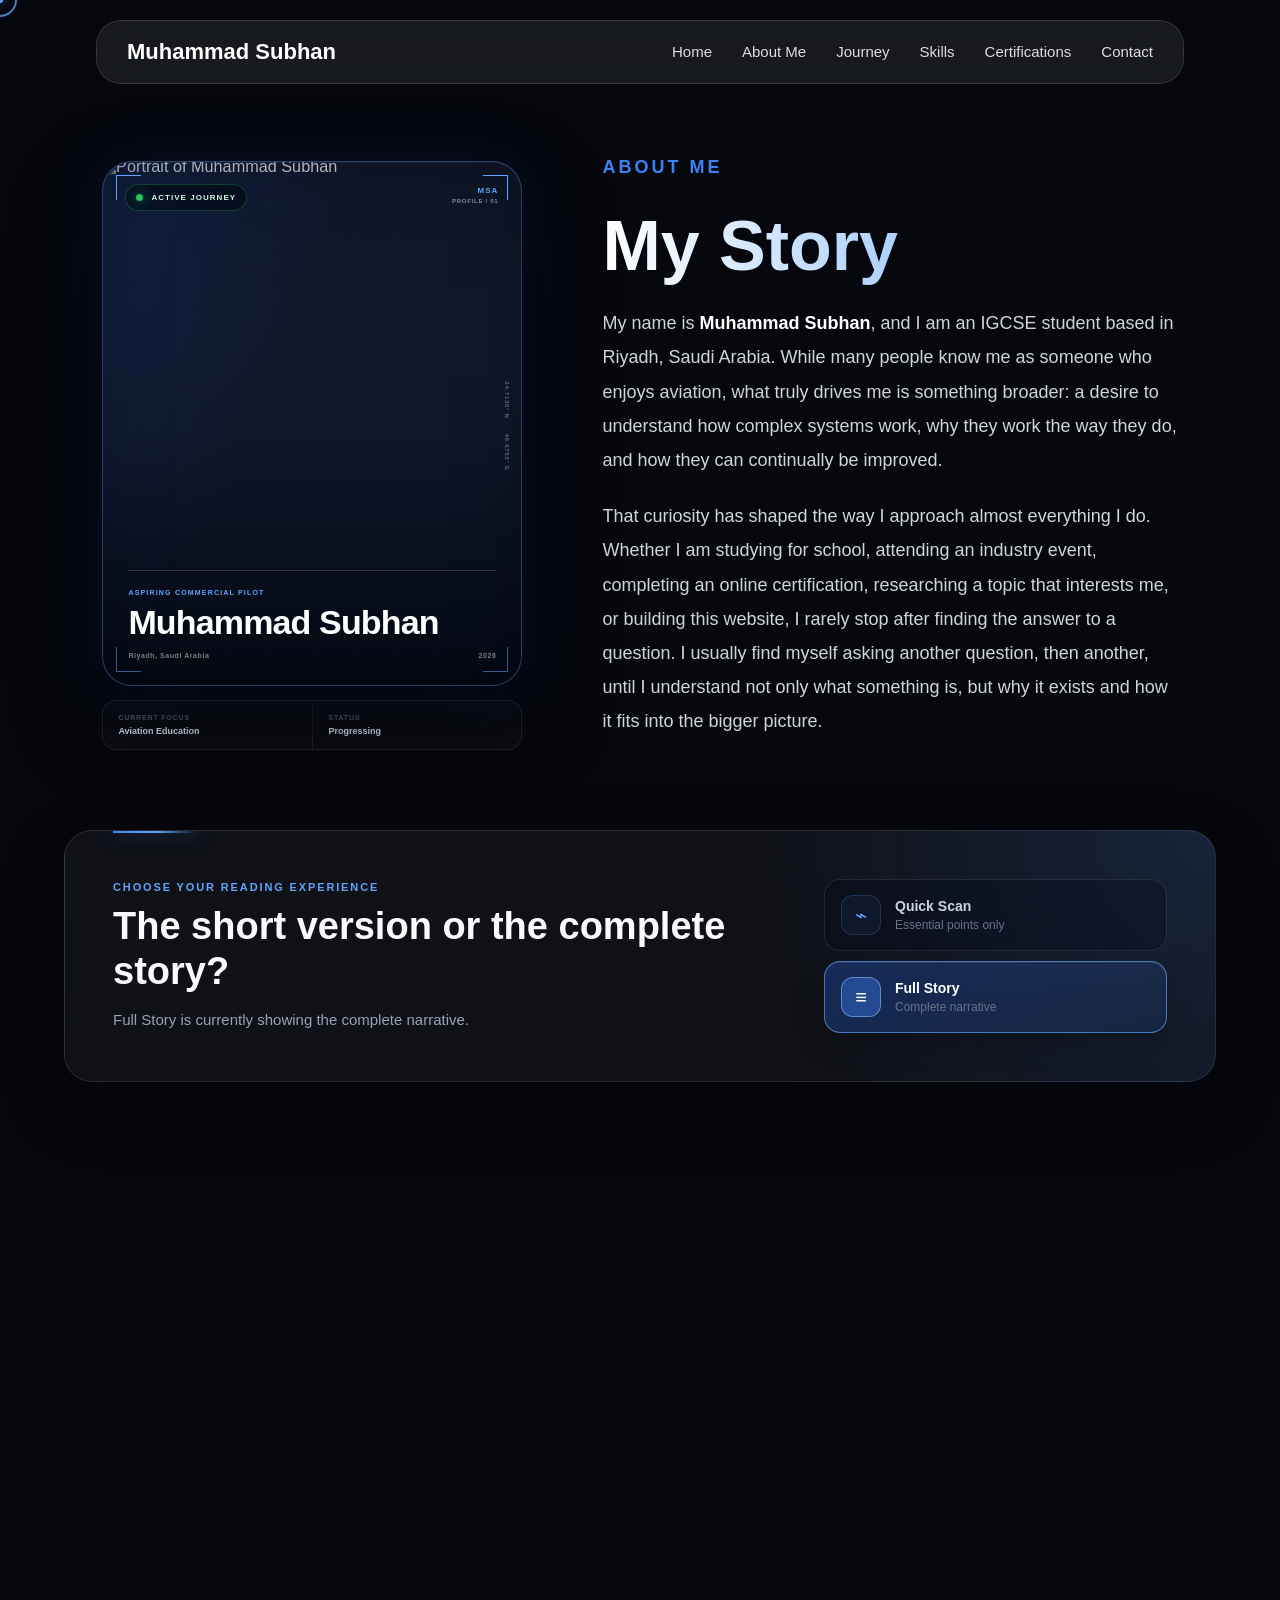
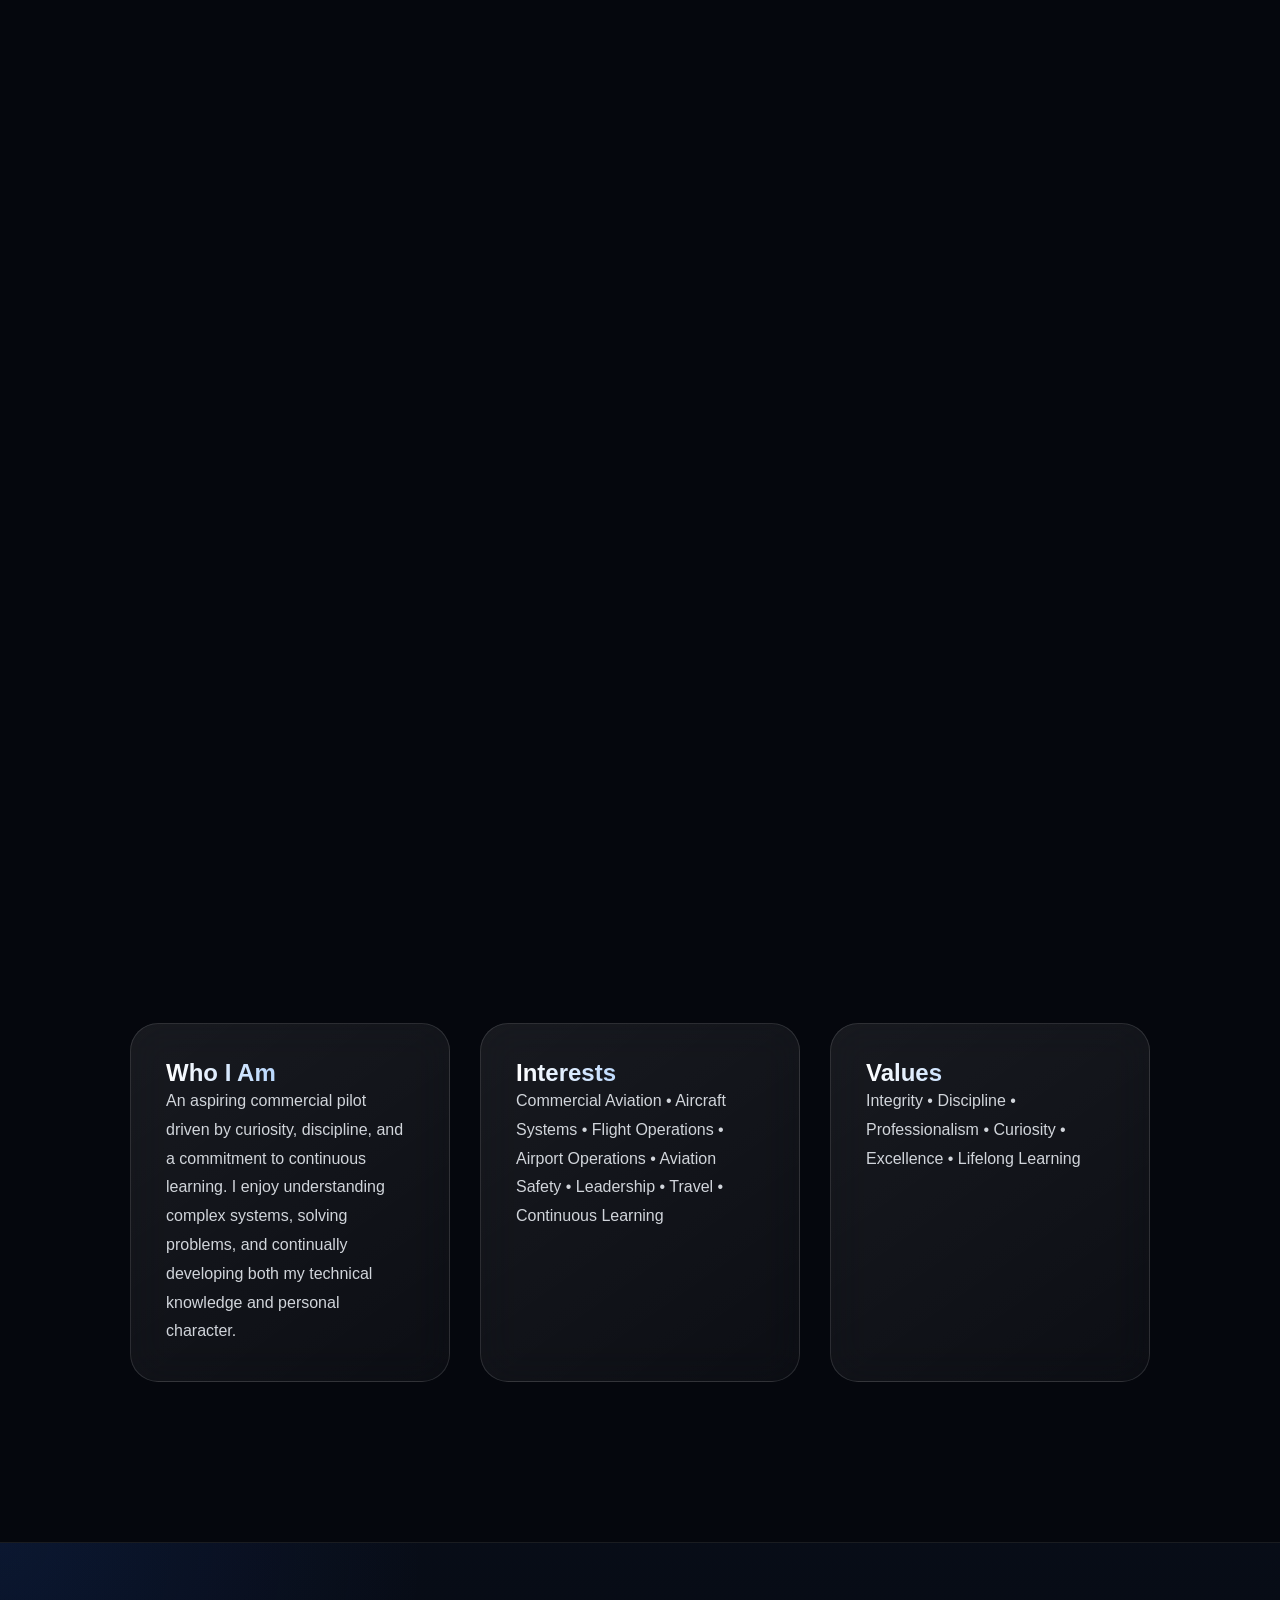
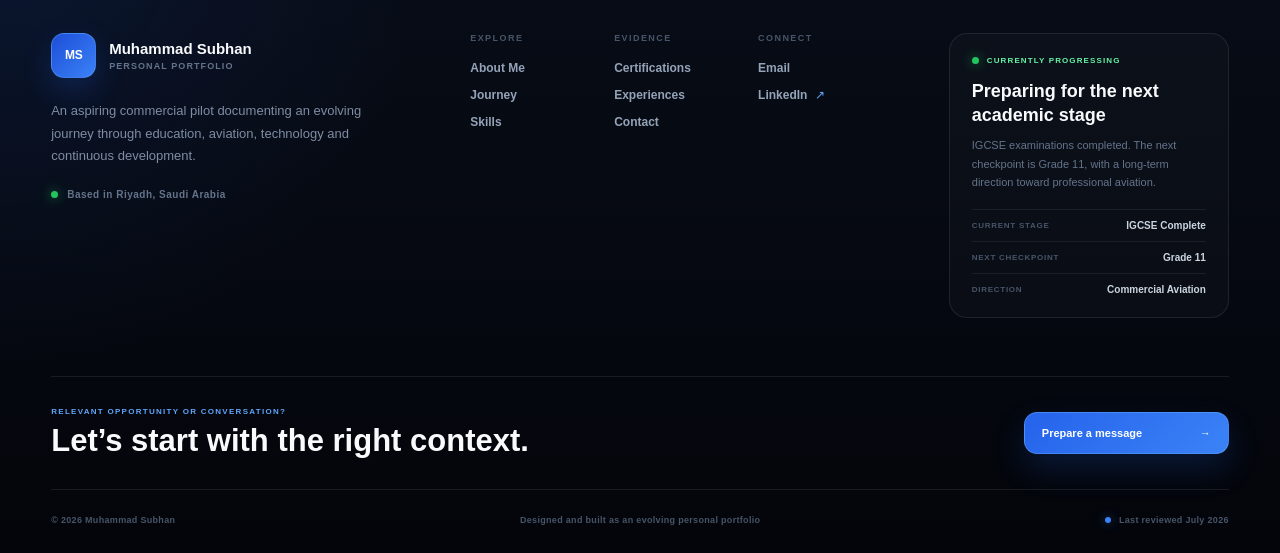
==== commit 85e36816: "Update about.html" ====
--- a/about.html
+++ b/about.html
@@ -34,12 +34,18 @@
 </div>
 
 
-<div class="menu-toggle">
-☰
-</div>
-
-
-<ul class="nav-links">
+<button
+    class="menu-toggle"
+    type="button"
+    aria-label="Open navigation menu"
+    aria-expanded="false"
+    aria-controls="primary-navigation"
+>
+    <span aria-hidden="true">☰</span>
+</button>
+
+
+<ul class="nav-links" id="primary-navigation">
 
     <li><a href="index.html">Home</a></li>
     
@@ -62,9 +68,142 @@
 <section class="about-page">
 
 
-<div class="about-image">
-
-    <img src="images/ProfileP.jpeg" alt="Muhammad Subhan">
+<!-- =========================================
+     SIGNATURE IDENTITY PORTRAIT
+========================================== -->
+<div class="about-image identity-portrait">
+
+    <div class="identity-portrait-frame">
+
+        <img
+            src="images/ProfileP.jpeg"
+            alt="Portrait of Muhammad Subhan"
+        >
+
+
+        <div
+            class="identity-portrait-grid"
+            aria-hidden="true"
+        ></div>
+
+
+        <div class="identity-portrait-status">
+
+            <span aria-hidden="true"></span>
+
+            ACTIVE JOURNEY
+
+        </div>
+
+
+        <div class="identity-portrait-index">
+
+            <span>
+                MSA
+            </span>
+
+            <strong>
+                PROFILE / 01
+            </strong>
+
+        </div>
+
+
+        <div class="identity-portrait-coordinate">
+
+            <span>
+                24.7136° N
+            </span>
+
+            <span>
+                46.6753° E
+            </span>
+
+        </div>
+
+
+        <div class="identity-portrait-nameplate">
+
+            <p>
+                ASPIRING COMMERCIAL PILOT
+            </p>
+
+            <h2>
+                Muhammad Subhan
+            </h2>
+
+            <div>
+
+                <span>
+                    Riyadh, Saudi Arabia
+                </span>
+
+                <span>
+                    2026
+                </span>
+
+            </div>
+
+        </div>
+
+
+        <div
+            class="identity-portrait-scan"
+            aria-hidden="true"
+        ></div>
+
+
+        <span
+            class="identity-corner identity-corner-top-left"
+            aria-hidden="true"
+        ></span>
+
+        <span
+            class="identity-corner identity-corner-top-right"
+            aria-hidden="true"
+        ></span>
+
+        <span
+            class="identity-corner identity-corner-bottom-left"
+            aria-hidden="true"
+        ></span>
+
+        <span
+            class="identity-corner identity-corner-bottom-right"
+            aria-hidden="true"
+        ></span>
+
+    </div>
+
+
+    <div class="identity-portrait-caption">
+
+        <div>
+
+            <span>
+                CURRENT FOCUS
+            </span>
+
+            <strong>
+                Aviation Education
+            </strong>
+
+        </div>
+
+
+        <div>
+
+            <span>
+                STATUS
+            </span>
+
+            <strong>
+                Progressing
+            </strong>
+
+        </div>
+
+    </div>
 
 </div>
 
@@ -102,9 +241,77 @@
 
 </section>
 
+
+<!-- =========================================
+     ABOUT PAGE READING MODE
+========================================== -->
+<section
+    class="about-reading-mode"
+    aria-labelledby="aboutReadingTitle"
+>
+
+    <div class="about-reading-copy">
+
+        <p class="about-reading-eyebrow">
+            CHOOSE YOUR READING EXPERIENCE
+        </p>
+
+        <h2 id="aboutReadingTitle">
+            The short version or the complete story?
+        </h2>
+
+        <p id="aboutReadingDescription">
+            Full Story is currently showing the complete narrative.
+        </p>
+
+    </div>
+
+
+    <div
+        class="about-reading-controls"
+        role="group"
+        aria-label="Choose how much information to display"
+    >
+
+        <button
+            type="button"
+            data-about-reading="scan"
+            aria-pressed="false"
+        >
+            <span aria-hidden="true">⌁</span>
+
+            <span>
+                <strong>Quick Scan</strong>
+                <small>Essential points only</small>
+            </span>
+        </button>
+
+
+        <button
+            type="button"
+            data-about-reading="full"
+            aria-pressed="true"
+        >
+            <span aria-hidden="true">≡</span>
+
+            <span>
+                <strong>Full Story</strong>
+                <small>Complete narrative</small>
+            </span>
+        </button>
+
+    </div>
+
+</section>
+
+
 <section class="about-details">
 
-    <article class="about-section">
+    <article
+    class="about-section"
+    id="about-aviation"
+    data-story-chapter="Why Aviation?"
+>
 
         <div class="about-section-number">
             01
@@ -173,7 +380,11 @@
 
 
 
-    <article class="about-section">
+    <article
+    class="about-section"
+    id="about-thinking"
+    data-story-chapter="How I Think"
+>
 
         <div class="about-section-number">
             02
@@ -211,7 +422,11 @@
 
 
 
-    <article class="about-section">
+    <article
+    class="about-section"
+    id="about-learning"
+    data-story-chapter="Continuous Learning"
+>
 
         <div class="about-section-number">
             03
@@ -257,7 +472,11 @@
 
 
 
-    <article class="about-section">
+    <article
+    class="about-section"
+    id="about-professional"
+    data-story-chapter="Professional Direction"
+>
 
         <div class="about-section-number">
             04
@@ -295,7 +514,11 @@
 
 
 
-    <article class="about-section">
+    <article
+    class="about-section"
+    id="about-future"
+    data-story-chapter="Looking Ahead"
+>
 
         <div class="about-section-number">
             05
@@ -343,7 +566,11 @@
 
 
 
-    <article class="about-section">
+    <article
+    class="about-section"
+    id="about-website"
+    data-story-chapter="Why This Website Exists"
+>
 
         <div class="about-section-number">
             06
@@ -474,22 +701,311 @@
 
 </div>
 
-<button class="back-to-top" aria-label="Back to top">
-    ↑
+<button
+    class="back-to-top progress-return"
+    type="button"
+    aria-label="Back to top — 0% through page"
+    data-progress-return
+>
+    <svg
+        class="progress-return__ring"
+        viewBox="0 0 48 48"
+        aria-hidden="true"
+    >
+        <circle
+            class="progress-return__track"
+            cx="24"
+            cy="24"
+            r="21"
+        ></circle>
+
+        <circle
+            class="progress-return__value"
+            cx="24"
+            cy="24"
+            r="21"
+        ></circle>
+    </svg>
+
+    <span class="progress-return__arrow" aria-hidden="true">
+        ↑
+    </span>
+
+    <span class="progress-return__percentage" aria-hidden="true">
+        0%
+    </span>
 </button>
 
 <script src="js/script.js"></script>
 <script src="js/about.js"></script>
-
-<footer>
-
-    <p>
-        © 2026 Muhammad Subhan
-    </p>
-
-    <p>
-        Built with HTML, CSS & JavaScript
-    </p>
+<script src="js/scroll-return.js"></script>
+
+<!-- =========================================
+     PROFESSIONAL SITE FOOTER
+========================================== -->
+<footer class="site-footer">
+
+    <div class="site-footer-inner">
+
+        <!-- PRIMARY FOOTER INFORMATION -->
+
+        <div class="site-footer-main">
+
+            <div class="site-footer-brand">
+
+                <a
+                    href="index.html"
+                    class="site-footer-identity"
+                    aria-label="Muhammad Subhan homepage"
+                >
+
+                    <span class="site-footer-monogram">
+                        MS
+                    </span>
+
+
+                    <span>
+
+                        <strong>
+                            Muhammad Subhan
+                        </strong>
+
+                        <small>
+                            Personal Portfolio
+                        </small>
+
+                    </span>
+
+                </a>
+
+
+                <p>
+                    An aspiring commercial pilot documenting an
+                    evolving journey through education, aviation,
+                    technology and continuous development.
+                </p>
+
+
+                <div class="site-footer-location">
+
+                    <span aria-hidden="true"></span>
+
+                    Based in Riyadh, Saudi Arabia
+
+                </div>
+
+            </div>
+
+
+            <!-- FOOTER NAVIGATION -->
+
+            <nav
+                class="site-footer-navigation"
+                aria-label="Footer navigation"
+            >
+
+                <div>
+
+                    <p>
+                        EXPLORE
+                    </p>
+
+                    <a href="about.html">
+                        About Me
+                    </a>
+
+                    <a href="timeline.html">
+                        Journey
+                    </a>
+
+                    <a href="skills.html">
+                        Skills
+                    </a>
+
+                </div>
+
+
+                <div>
+
+                    <p>
+                        EVIDENCE
+                    </p>
+
+                    <a href="certification.html">
+                        Certifications
+                    </a>
+
+                    <a href="certification.html#experiences">
+                        Experiences
+                    </a>
+
+                    <a href="contact.html">
+                        Contact
+                    </a>
+
+                </div>
+
+
+                <div>
+
+                    <p>
+                        CONNECT
+                    </p>
+
+                    <a href="mailto:subhan.ahmadbaqa@gmail.com">
+                        Email
+                    </a>
+
+                    <a
+                        href="https://www.linkedin.com/in/ms910"
+                        target="_blank"
+                        rel="noopener noreferrer"
+                    >
+                        LinkedIn
+
+                        <span aria-hidden="true">
+                            ↗
+                        </span>
+
+                    </a>
+
+                </div>
+
+            </nav>
+
+
+            <!-- CURRENT STATUS -->
+
+            <aside
+                class="site-footer-status"
+                aria-label="Current portfolio status"
+            >
+
+                <div class="site-footer-status-heading">
+
+                    <span aria-hidden="true"></span>
+
+                    CURRENTLY PROGRESSING
+
+                </div>
+
+
+                <h2>
+                    Preparing for the next academic stage
+                </h2>
+
+
+                <p>
+                    IGCSE examinations completed. The next checkpoint
+                    is Grade 11, with a long-term direction toward
+                    professional aviation.
+                </p>
+
+
+                <dl>
+
+                    <div>
+
+                        <dt>
+                            Current stage
+                        </dt>
+
+                        <dd>
+                            IGCSE Complete
+                        </dd>
+
+                    </div>
+
+
+                    <div>
+
+                        <dt>
+                            Next checkpoint
+                        </dt>
+
+                        <dd>
+                            Grade 11
+                        </dd>
+
+                    </div>
+
+
+                    <div>
+
+                        <dt>
+                            Direction
+                        </dt>
+
+                        <dd>
+                            Commercial Aviation
+                        </dd>
+
+                    </div>
+
+                </dl>
+
+            </aside>
+
+        </div>
+
+
+        <!-- CONTACT HANDOFF -->
+
+        <div class="site-footer-handoff">
+
+            <div>
+
+                <p>
+                    RELEVANT OPPORTUNITY OR CONVERSATION?
+                </p>
+
+                <h2>
+                    Let’s start with the right context.
+                </h2>
+
+            </div>
+
+
+            <a href="contact.html">
+
+                <span>
+                    Prepare a message
+                </span>
+
+                <span aria-hidden="true">
+                    →
+                </span>
+
+            </a>
+
+        </div>
+
+
+        <!-- LEGAL / META ROW -->
+
+        <div class="site-footer-bottom">
+
+            <p>
+                © 2026 Muhammad Subhan
+            </p>
+
+
+            <p>
+                Designed and built as an evolving personal portfolio
+            </p>
+
+
+            <p>
+
+                <span aria-hidden="true"></span>
+
+                Last reviewed July 2026
+
+            </p>
+
+        </div>
+
+    </div>
 
 </footer>
 
--- a/css/style.css
+++ b/css/style.css
@@ -3544,3 +3544,8140 @@
         0 0 30px rgba(59,130,246,.28);
 
 }
+/* ==========================================================
+                    VISITOR LENS
+========================================================== */
+
+.visitor-lens {
+    width: min(1180px, 92%);
+    margin: 20px auto 120px;
+    padding: clamp(28px, 5vw, 56px);
+
+    position: relative;
+    overflow: hidden;
+
+    border: 1px solid rgba(255, 255, 255, 0.12);
+    border-radius: 30px;
+
+    background:
+        radial-gradient(
+            circle at 100% 0%,
+            rgba(59, 130, 246, 0.18),
+            transparent 36%
+        ),
+        linear-gradient(
+            145deg,
+            rgba(15, 23, 42, 0.92),
+            rgba(8, 13, 24, 0.94)
+        );
+
+    box-shadow:
+        0 35px 90px rgba(0, 0, 0, 0.32),
+        inset 0 1px 0 rgba(255, 255, 255, 0.04);
+}
+
+
+.visitor-lens::before {
+    content: "";
+
+    position: absolute;
+    top: 0;
+    left: 56px;
+
+    width: 90px;
+    height: 2px;
+
+    background: linear-gradient(
+        90deg,
+        #3B82F6,
+        #60A5FA,
+        transparent
+    );
+
+    box-shadow: 0 0 20px rgba(59, 130, 246, 0.65);
+}
+
+
+.visitor-lens-header {
+    max-width: 720px;
+}
+
+
+.visitor-lens-eyebrow {
+    margin-bottom: 14px;
+
+    color: #60A5FA;
+
+    font-size: 12px;
+    font-weight: 700;
+
+    letter-spacing: 0.18em;
+}
+
+
+.visitor-lens-header h2 {
+    margin-bottom: 14px;
+
+    font-size: clamp(32px, 5vw, 52px);
+    line-height: 1.08;
+
+    background: linear-gradient(
+        90deg,
+        #FFFFFF,
+        #BFDBFE
+    );
+
+    -webkit-background-clip: text;
+    background-clip: text;
+
+    color: transparent;
+}
+
+
+.visitor-lens-header > p:last-child {
+    max-width: 620px;
+
+    color: #94A3B8;
+
+    font-size: 17px;
+    line-height: 1.7;
+}
+
+
+.visitor-lens-options {
+    display: flex;
+    flex-wrap: wrap;
+
+    gap: 12px;
+
+    margin-top: 32px;
+}
+
+
+.visitor-lens-button {
+    display: inline-flex;
+    align-items: center;
+
+    gap: 9px;
+
+    min-height: 48px;
+
+    margin: 0;
+    padding: 12px 18px;
+
+    color: #CBD5E1;
+
+    font-family: inherit;
+    font-size: 14px;
+    font-weight: 600;
+
+    cursor: pointer;
+
+    border: 1px solid rgba(255, 255, 255, 0.12);
+    border-radius: 14px;
+
+    background: rgba(255, 255, 255, 0.045);
+
+    transition:
+        color 0.25s ease,
+        border-color 0.25s ease,
+        background 0.25s ease,
+        box-shadow 0.25s ease;
+}
+
+
+.visitor-lens-button span {
+    color: #60A5FA;
+    font-size: 16px;
+}
+
+
+.visitor-lens-button:hover {
+    color: #FFFFFF;
+
+    border-color: rgba(96, 165, 250, 0.55);
+
+    background: rgba(59, 130, 246, 0.11);
+
+    box-shadow: 0 10px 30px rgba(0, 0, 0, 0.18);
+}
+
+
+.visitor-lens-button[aria-pressed="true"] {
+    color: #FFFFFF;
+
+    border-color: rgba(96, 165, 250, 0.7);
+
+    background: linear-gradient(
+        135deg,
+        rgba(37, 99, 235, 0.92),
+        rgba(59, 130, 246, 0.72)
+    );
+
+    box-shadow:
+        0 12px 30px rgba(37, 99, 235, 0.24),
+        inset 0 1px 0 rgba(255, 255, 255, 0.18);
+}
+
+
+.visitor-lens-button[aria-pressed="true"] span {
+    color: #FFFFFF;
+}
+
+
+.visitor-lens-button:focus-visible,
+.visitor-route-card:focus-visible {
+    outline: 3px solid rgba(96, 165, 250, 0.7);
+    outline-offset: 4px;
+}
+
+
+.visitor-route-heading {
+    display: flex;
+    align-items: flex-end;
+    justify-content: space-between;
+
+    gap: 20px;
+
+    margin-top: 54px;
+    padding-bottom: 18px;
+
+    border-bottom: 1px solid rgba(255, 255, 255, 0.09);
+}
+
+
+.visitor-route-heading p {
+    margin-bottom: 7px;
+
+    color: #64748B;
+
+    font-size: 11px;
+    font-weight: 700;
+
+    letter-spacing: 0.16em;
+}
+
+
+.visitor-route-heading h3 {
+    color: #E2E8F0;
+
+    font-size: clamp(20px, 3vw, 28px);
+    line-height: 1.25;
+}
+
+
+#visitorRouteCount {
+    flex: 0 0 auto;
+
+    padding: 7px 11px;
+
+    color: #93C5FD;
+
+    font-size: 12px;
+    font-weight: 600;
+
+    border: 1px solid rgba(96, 165, 250, 0.22);
+    border-radius: 999px;
+
+    background: rgba(59, 130, 246, 0.07);
+}
+
+
+.visitor-route-grid {
+    display: grid;
+    grid-template-columns: repeat(2, minmax(0, 1fr));
+
+    gap: 14px;
+
+    margin-top: 20px;
+}
+
+
+.visitor-route-card {
+    display: grid;
+    grid-template-columns: auto 1fr auto;
+    align-items: start;
+
+    gap: 18px;
+
+    min-width: 0;
+    padding: 24px;
+
+    color: inherit;
+    text-decoration: none;
+
+    border: 1px solid rgba(255, 255, 255, 0.09);
+    border-radius: 20px;
+
+    background: rgba(255, 255, 255, 0.035);
+
+    transition:
+        transform 0.25s ease,
+        border-color 0.25s ease,
+        background 0.25s ease,
+        box-shadow 0.25s ease;
+}
+
+
+.visitor-route-card:hover {
+    transform: translateY(-4px);
+
+    border-color: rgba(96, 165, 250, 0.38);
+
+    background: rgba(59, 130, 246, 0.075);
+
+    box-shadow: 0 18px 42px rgba(0, 0, 0, 0.22);
+}
+
+
+.visitor-route-card[hidden] {
+    display: none;
+}
+
+
+.visitor-route-number {
+    padding-top: 3px;
+
+    color: #475569;
+
+    font-size: 12px;
+    font-weight: 700;
+    letter-spacing: 0.08em;
+}
+
+
+.visitor-route-label {
+    margin-bottom: 7px;
+
+    color: #60A5FA;
+
+    font-size: 10px;
+    font-weight: 700;
+
+    letter-spacing: 0.14em;
+}
+
+
+.visitor-route-card h3 {
+    margin-bottom: 8px;
+
+    color: #F8FAFC;
+
+    font-size: 21px;
+}
+
+
+.visitor-route-card div > p:last-child {
+    color: #94A3B8;
+
+    font-size: 14px;
+    line-height: 1.6;
+}
+
+
+.visitor-route-arrow {
+    color: #60A5FA;
+
+    font-size: 23px;
+
+    transition: transform 0.25s ease;
+}
+
+
+.visitor-route-card:hover .visitor-route-arrow {
+    transform: translateX(5px);
+}
+
+
+.visitor-route-card.visitor-route-enter {
+    animation: visitorRouteEnter 0.4s ease both;
+}
+
+
+@keyframes visitorRouteEnter {
+
+    from {
+        opacity: 0;
+        transform: translateY(12px);
+    }
+
+    to {
+        opacity: 1;
+        transform: translateY(0);
+    }
+
+}
+
+
+@media (max-width: 760px) {
+
+    .visitor-lens {
+        margin-bottom: 80px;
+        padding: 30px 20px;
+
+        border-radius: 24px;
+    }
+
+
+    .visitor-lens::before {
+        left: 20px;
+    }
+
+
+    .visitor-lens-options {
+        display: grid;
+        grid-template-columns: repeat(2, minmax(0, 1fr));
+    }
+
+
+    .visitor-lens-button {
+        justify-content: flex-start;
+
+        width: 100%;
+        padding: 12px;
+    }
+
+
+    .visitor-route-grid {
+        grid-template-columns: 1fr;
+    }
+
+
+    .visitor-route-heading {
+        align-items: flex-start;
+        flex-direction: column;
+    }
+
+}
+
+
+@media (max-width: 430px) {
+
+    .visitor-lens-options {
+        grid-template-columns: 1fr;
+    }
+
+
+    .visitor-route-card {
+        grid-template-columns: 1fr auto;
+    }
+
+
+    .visitor-route-number {
+        display: none;
+    }
+
+}
+
+
+@media (prefers-reduced-motion: reduce) {
+
+    .visitor-lens-button,
+    .visitor-route-card,
+    .visitor-route-arrow {
+        transition: none;
+    }
+
+
+    .visitor-route-card.visitor-route-enter {
+        animation: none;
+    }
+
+
+    .visitor-route-card:hover {
+        transform: none;
+    }
+
+}
+/* ==========================================================
+                ABOUT PAGE READING MODE
+========================================================== */
+
+.about-reading-mode {
+    display: grid;
+    grid-template-columns:
+        minmax(0, 1.3fr)
+        minmax(340px, 0.7fr);
+
+    align-items: center;
+
+    gap: clamp(30px, 6vw, 75px);
+
+    width: min(1200px, 90%);
+
+    margin: 20px auto 80px;
+    padding: clamp(28px, 5vw, 48px);
+
+    position: relative;
+    overflow: hidden;
+
+    border:
+        1px solid rgba(255, 255, 255, 0.11);
+
+    border-radius: 28px;
+
+    background:
+        radial-gradient(
+            circle at 100% 0%,
+            rgba(59, 130, 246, 0.16),
+            transparent 38%
+        ),
+        rgba(255, 255, 255, 0.045);
+
+    box-shadow:
+        0 24px 65px rgba(0, 0, 0, 0.22);
+}
+
+
+.about-reading-mode::before {
+    content: "";
+
+    position: absolute;
+    top: 0;
+    left: 48px;
+
+    width: 85px;
+    height: 2px;
+
+    background:
+        linear-gradient(
+            90deg,
+            #3B82F6,
+            #60A5FA,
+            transparent
+        );
+
+    box-shadow:
+        0 0 18px rgba(59, 130, 246, 0.65);
+}
+
+
+.about-reading-copy {
+    min-width: 0;
+}
+
+
+.about-reading-eyebrow {
+    margin-bottom: 11px;
+
+    color: #60A5FA;
+
+    font-size: 11px;
+    font-weight: 700;
+
+    letter-spacing: 0.17em;
+}
+
+
+.about-reading-copy h2 {
+    margin-bottom: 12px;
+
+    color: #F8FAFC;
+
+    font-size:
+        clamp(25px, 4vw, 38px);
+
+    line-height: 1.2;
+}
+
+
+.about-reading-copy > p:last-child {
+    max-width: 600px;
+
+    color: #94A3B8;
+
+    font-size: 15px;
+    line-height: 1.7;
+}
+
+
+.about-reading-controls {
+    display: grid;
+
+    gap: 10px;
+}
+
+
+.about-reading-controls button {
+    display: grid;
+    grid-template-columns: auto 1fr;
+
+    align-items: center;
+
+    gap: 14px;
+
+    width: 100%;
+    min-height: 72px;
+
+    margin: 0;
+    padding: 14px 16px;
+
+    color: #CBD5E1;
+
+    text-align: left;
+    font-family: inherit;
+
+    cursor: pointer;
+
+    border:
+        1px solid rgba(255, 255, 255, 0.1);
+
+    border-radius: 16px;
+
+    background:
+        rgba(2, 6, 23, 0.28);
+
+    transition:
+        color 0.25s ease,
+        border-color 0.25s ease,
+        background 0.25s ease,
+        box-shadow 0.25s ease;
+}
+
+
+.about-reading-controls button > span:first-child {
+    display: grid;
+    place-items: center;
+
+    width: 40px;
+    height: 40px;
+
+    color: #60A5FA;
+
+    font-size: 20px;
+
+    border:
+        1px solid rgba(96, 165, 250, 0.2);
+
+    border-radius: 12px;
+
+    background:
+        rgba(59, 130, 246, 0.07);
+}
+
+
+.about-reading-controls button > span:last-child {
+    display: grid;
+
+    gap: 4px;
+}
+
+
+.about-reading-controls strong {
+    color: inherit;
+
+    font-size: 14px;
+}
+
+
+.about-reading-controls small {
+    color: #64748B;
+
+    font-size: 12px;
+}
+
+
+.about-reading-controls button:hover {
+    color: #FFFFFF;
+
+    border-color:
+        rgba(96, 165, 250, 0.4);
+
+    background:
+        rgba(59, 130, 246, 0.08);
+}
+
+
+.about-reading-controls
+button[aria-pressed="true"] {
+    color: #FFFFFF;
+
+    border-color:
+        rgba(96, 165, 250, 0.65);
+
+    background:
+        linear-gradient(
+            135deg,
+            rgba(37, 99, 235, 0.3),
+            rgba(59, 130, 246, 0.1)
+        );
+
+    box-shadow:
+        0 12px 28px rgba(0, 0, 0, 0.2),
+        inset 0 1px 0 rgba(255, 255, 255, 0.08);
+}
+
+
+.about-reading-controls
+button[aria-pressed="true"]
+> span:first-child {
+    color: #FFFFFF;
+
+    border-color:
+        rgba(147, 197, 253, 0.55);
+
+    background:
+        rgba(59, 130, 246, 0.38);
+}
+
+
+.about-reading-controls
+button:focus-visible {
+    outline:
+        3px solid rgba(96, 165, 250, 0.7);
+
+    outline-offset: 4px;
+}
+
+
+/* ==========================================================
+   QUICK SCAN CONTENT RULES
+
+   Keep:
+   - The first About introduction
+   - The first two paragraphs of each section
+   - All headings
+   - The aviation quotation
+   - The final closing message
+========================================================== */
+
+html[data-about-reading="scan"]
+.about-intro + .about-intro {
+    display: none;
+}
+
+
+html[data-about-reading="scan"]
+.about-section-content > p:nth-of-type(n + 3) {
+    display: none;
+}
+
+
+/*
+The content fades after changing modes.
+*/
+
+.about-section-content > p,
+.about-intro {
+    transition:
+        opacity 0.25s ease;
+}
+
+
+/* Mode indicator */
+
+html[data-about-reading="scan"]
+.about-details {
+    position: relative;
+}
+
+
+html[data-about-reading="scan"]
+.about-details::before {
+    content:
+        "QUICK SCAN ACTIVE — SELECT FULL STORY ABOVE TO READ EVERY DETAIL";
+
+    display: block;
+
+    width: fit-content;
+
+    margin: 0 auto 28px;
+    padding: 8px 13px;
+
+    color: #93C5FD;
+
+    font-size: 10px;
+    font-weight: 700;
+
+    letter-spacing: 0.12em;
+    text-align: center;
+
+    border:
+        1px solid rgba(96, 165, 250, 0.2);
+
+    border-radius: 999px;
+
+    background:
+        rgba(59, 130, 246, 0.06);
+}
+
+
+/* Responsive layout */
+
+@media(max-width: 850px){
+
+    .about-reading-mode {
+        grid-template-columns: 1fr;
+
+        margin-bottom: 60px;
+    }
+
+}
+
+
+@media(max-width: 520px){
+
+    .about-reading-mode {
+        width: 92%;
+
+        padding: 28px 20px;
+
+        border-radius: 22px;
+    }
+
+
+    .about-reading-mode::before {
+        left: 20px;
+    }
+
+
+    .about-reading-controls button {
+        min-height: 68px;
+    }
+
+
+    html[data-about-reading="scan"]
+    .about-details::before {
+        width: 92%;
+
+        line-height: 1.5;
+
+        border-radius: 14px;
+    }
+
+}
+
+
+/* Print the complete story regardless of selected mode */
+
+@media print {
+
+    .about-reading-mode {
+        display: none;
+    }
+
+
+    html[data-about-reading="scan"]
+    .about-intro + .about-intro,
+
+    html[data-about-reading="scan"]
+    .about-section-content > p:nth-of-type(n + 3) {
+        display: block;
+    }
+
+
+    html[data-about-reading="scan"]
+    .about-details::before {
+        display: none;
+    }
+
+}
+
+
+/* Accessibility */
+
+@media(prefers-reduced-motion: reduce){
+
+    .about-reading-controls button,
+    .about-section-content > p,
+    .about-intro {
+        transition: none;
+    }
+
+}
+/* ==========================================================
+                    ACTIVE FLIGHT PLAN
+========================================================== */
+
+.active-flight-plan {
+    width: min(1200px, 92%);
+
+    margin: 30px auto 140px;
+    padding: clamp(30px, 5vw, 58px);
+
+    position: relative;
+    overflow: hidden;
+
+    border:
+        1px solid rgba(255, 255, 255, 0.11);
+
+    border-radius: 30px;
+
+    background:
+        radial-gradient(
+            circle at 10% 0%,
+            rgba(59, 130, 246, 0.16),
+            transparent 34%
+        ),
+        linear-gradient(
+            145deg,
+            rgba(15, 23, 42, 0.9),
+            rgba(5, 7, 13, 0.96)
+        );
+
+    box-shadow:
+        0 32px 85px rgba(0, 0, 0, 0.28);
+}
+
+
+.active-flight-plan::before {
+    content: "";
+
+    position: absolute;
+    top: 0;
+    left: 58px;
+
+    width: 110px;
+    height: 2px;
+
+    background:
+        linear-gradient(
+            90deg,
+            #3B82F6,
+            #60A5FA,
+            transparent
+        );
+
+    box-shadow:
+        0 0 22px rgba(59, 130, 246, 0.7);
+}
+
+
+/* Header */
+
+.flight-plan-header {
+    display: flex;
+    align-items: flex-start;
+    justify-content: space-between;
+
+    gap: 35px;
+}
+
+
+.flight-plan-header > div:first-child {
+    max-width: 720px;
+}
+
+
+.flight-plan-eyebrow {
+    margin-bottom: 12px;
+
+    color: #60A5FA;
+
+    font-size: 11px;
+    font-weight: 700;
+
+    letter-spacing: 0.18em;
+}
+
+
+.flight-plan-header h2 {
+    margin-bottom: 14px;
+
+    color: #F8FAFC;
+
+    font-size:
+        clamp(32px, 5vw, 50px);
+
+    line-height: 1.12;
+}
+
+
+.flight-plan-header
+> div:first-child
+> p:last-child {
+    color: #94A3B8;
+
+    font-size: 16px;
+    line-height: 1.7;
+}
+
+
+.flight-plan-status {
+    display: inline-flex;
+    align-items: center;
+
+    gap: 9px;
+
+    flex: 0 0 auto;
+
+    padding: 10px 14px;
+
+    color: #86EFAC;
+
+    font-size: 12px;
+    font-weight: 600;
+
+    border:
+        1px solid rgba(34, 197, 94, 0.24);
+
+    border-radius: 999px;
+
+    background:
+        rgba(34, 197, 94, 0.075);
+}
+
+
+.flight-plan-status span {
+    width: 8px;
+    height: 8px;
+
+    border-radius: 50%;
+
+    background: #22C55E;
+
+    box-shadow:
+        0 0 14px rgba(34, 197, 94, 0.75);
+}
+
+
+/* Route */
+
+.flight-plan-route {
+    display: grid;
+    grid-template-columns:
+        repeat(3, minmax(0, 1fr));
+
+    margin-top: 58px;
+
+    position: relative;
+}
+
+
+/*
+Horizontal route line behind the markers.
+*/
+
+.flight-plan-route::before {
+    content: "";
+
+    position: absolute;
+
+    top: 8px;
+    left: calc(16.666% + 4px);
+    right: calc(16.666% + 4px);
+
+    height: 1px;
+
+    background:
+        linear-gradient(
+            90deg,
+            #22C55E 0%,
+            #3B82F6 52%,
+            rgba(255, 255, 255, 0.13) 52%,
+            rgba(255, 255, 255, 0.13) 100%
+        );
+}
+
+
+.flight-plan-stage {
+    min-width: 0;
+
+    padding: 0 26px 24px;
+
+    position: relative;
+}
+
+
+.flight-plan-stage:first-child {
+    padding-left: 0;
+}
+
+
+.flight-plan-stage:last-child {
+    padding-right: 0;
+}
+
+
+.flight-plan-stage + .flight-plan-stage {
+    border-left:
+        1px solid rgba(255, 255, 255, 0.075);
+}
+
+
+/* Route marker */
+
+.flight-plan-marker {
+    display: grid;
+    place-items: center;
+
+    width: 17px;
+    height: 17px;
+
+    margin-bottom: 28px;
+
+    position: relative;
+    z-index: 2;
+
+    border:
+        1px solid rgba(96, 165, 250, 0.7);
+
+    border-radius: 50%;
+
+    background: #0F172A;
+
+    box-shadow:
+        0 0 0 6px rgba(59, 130, 246, 0.07);
+}
+
+
+.flight-plan-marker span {
+    width: 7px;
+    height: 7px;
+
+    border-radius: 50%;
+
+    background: #3B82F6;
+}
+
+
+.flight-plan-stage-current
+.flight-plan-marker {
+    border-color:
+        rgba(34, 197, 94, 0.8);
+
+    box-shadow:
+        0 0 0 6px rgba(34, 197, 94, 0.08),
+        0 0 20px rgba(34, 197, 94, 0.25);
+}
+
+
+.flight-plan-stage-current
+.flight-plan-marker span {
+    background: #22C55E;
+}
+
+
+.flight-plan-stage-destination
+.flight-plan-marker {
+    border-color:
+        rgba(255, 255, 255, 0.2);
+}
+
+
+.flight-plan-stage-destination
+.flight-plan-marker span {
+    background: #64748B;
+}
+
+
+/* Stage content */
+
+.flight-plan-stage-heading {
+    display: flex;
+    align-items: center;
+    justify-content: space-between;
+
+    gap: 15px;
+
+    margin-bottom: 15px;
+}
+
+
+.flight-plan-stage-heading span {
+    color: #60A5FA;
+
+    font-size: 10px;
+    font-weight: 700;
+
+    letter-spacing: 0.14em;
+}
+
+
+.flight-plan-stage-heading strong {
+    color: #334155;
+
+    font-size: 12px;
+}
+
+
+.flight-plan-stage-current
+.flight-plan-stage-heading span {
+    color: #65F3A5;
+}
+
+
+.flight-plan-stage h3 {
+    min-height: 58px;
+
+    margin-bottom: 13px;
+
+    color: #F8FAFC;
+
+    font-size: 22px;
+    line-height: 1.3;
+}
+
+
+.flight-plan-stage > p {
+    min-height: 94px;
+
+    color: #94A3B8;
+
+    font-size: 14px;
+    line-height: 1.7;
+}
+
+
+.flight-plan-meta {
+    display: flex;
+    align-items: center;
+    justify-content: space-between;
+
+    gap: 14px;
+
+    margin-top: 24px;
+    padding-top: 16px;
+
+    border-top:
+        1px solid rgba(255, 255, 255, 0.08);
+}
+
+
+.flight-plan-meta span {
+    color: #475569;
+
+    font-size: 9px;
+    font-weight: 700;
+
+    letter-spacing: 0.13em;
+}
+
+
+.flight-plan-meta strong {
+    color: #CBD5E1;
+
+    font-size: 12px;
+    text-align: right;
+}
+
+
+/* Footer */
+
+.flight-plan-footer {
+    display: flex;
+    align-items: center;
+    justify-content: space-between;
+
+    gap: 25px;
+
+    margin-top: 28px;
+    padding-top: 25px;
+
+    border-top:
+        1px solid rgba(255, 255, 255, 0.09);
+}
+
+
+.flight-plan-footer p {
+    color: #64748B;
+
+    font-size: 12px;
+}
+
+
+.flight-plan-footer p span {
+    margin-right: 5px;
+
+    color: #94A3B8;
+}
+
+
+.flight-plan-footer a {
+    display: inline-flex;
+    align-items: center;
+
+    gap: 10px;
+
+    color: #93C5FD;
+
+    font-size: 14px;
+    font-weight: 600;
+
+    text-decoration: none;
+
+    transition:
+        color 0.25s ease,
+        gap 0.25s ease;
+}
+
+
+.flight-plan-footer a:hover {
+    gap: 15px;
+
+    color: #FFFFFF;
+}
+
+
+.flight-plan-footer a:focus-visible {
+    outline:
+        3px solid rgba(96, 165, 250, 0.7);
+
+    outline-offset: 5px;
+
+    border-radius: 4px;
+}
+
+
+/* Tablet */
+
+@media(max-width: 850px){
+
+    .flight-plan-header {
+        flex-direction: column;
+    }
+
+
+    .flight-plan-route {
+        grid-template-columns: 1fr;
+
+        gap: 0;
+    }
+
+
+    .flight-plan-route::before {
+        top: 8px;
+        bottom: 30px;
+        left: 8px;
+        right: auto;
+
+        width: 1px;
+        height: auto;
+
+        background:
+            linear-gradient(
+                to bottom,
+                #22C55E 0%,
+                #3B82F6 52%,
+                rgba(255, 255, 255, 0.13) 52%,
+                rgba(255, 255, 255, 0.13) 100%
+            );
+    }
+
+
+    .flight-plan-stage,
+    .flight-plan-stage:first-child,
+    .flight-plan-stage:last-child {
+        padding:
+            0 0 40px 40px;
+    }
+
+
+    .flight-plan-stage + .flight-plan-stage {
+        border-left: 0;
+    }
+
+
+    .flight-plan-marker {
+        position: absolute;
+        top: 0;
+        left: 0;
+    }
+
+
+    .flight-plan-stage h3,
+    .flight-plan-stage > p {
+        min-height: 0;
+    }
+
+}
+
+
+/* Mobile */
+
+@media(max-width: 520px){
+
+    .active-flight-plan {
+        width: 92%;
+
+        margin-bottom: 100px;
+        padding: 30px 20px;
+
+        border-radius: 23px;
+    }
+
+
+    .active-flight-plan::before {
+        left: 20px;
+    }
+
+
+    .flight-plan-status {
+        white-space: normal;
+    }
+
+
+    .flight-plan-footer {
+        align-items: flex-start;
+        flex-direction: column;
+    }
+
+}
+
+
+/* Accessibility */
+
+@media(prefers-reduced-motion: reduce){
+
+    .flight-plan-footer a {
+        transition: none;
+    }
+
+
+    .flight-plan-footer a:hover {
+        gap: 10px;
+    }
+
+}
+/* ==========================================================
+                CONNECTION BRIEF COMPOSER
+========================================================== */
+
+.connection-brief {
+    width: min(1200px, 92%);
+
+    margin: 0 auto 100px;
+    padding: clamp(30px, 5vw, 58px);
+
+    position: relative;
+    overflow: hidden;
+
+    border:
+        1px solid rgba(255, 255, 255, 0.11);
+
+    border-radius: 30px;
+
+    background:
+        radial-gradient(
+            circle at 100% 0%,
+            rgba(59, 130, 246, 0.17),
+            transparent 34%
+        ),
+        linear-gradient(
+            145deg,
+            rgba(15, 23, 42, 0.93),
+            rgba(5, 7, 13, 0.97)
+        );
+
+    box-shadow:
+        0 30px 85px rgba(0, 0, 0, 0.28);
+}
+
+
+.connection-brief::before {
+    content: "";
+
+    position: absolute;
+    top: 0;
+    left: 58px;
+
+    width: 100px;
+    height: 2px;
+
+    background:
+        linear-gradient(
+            90deg,
+            #3B82F6,
+            #60A5FA,
+            transparent
+        );
+
+    box-shadow:
+        0 0 22px rgba(59, 130, 246, 0.65);
+}
+
+
+/* Introduction */
+
+.connection-brief-header {
+    max-width: 760px;
+
+    margin-bottom: 46px;
+}
+
+
+.connection-brief-eyebrow {
+    margin-bottom: 12px;
+
+    color: #60A5FA;
+
+    font-size: 11px;
+    font-weight: 700;
+
+    letter-spacing: 0.18em;
+}
+
+
+.connection-brief-header h2 {
+    margin-bottom: 14px;
+
+    color: #F8FAFC;
+
+    font-size:
+        clamp(32px, 5vw, 49px);
+
+    line-height: 1.15;
+}
+
+
+.connection-brief-header
+> p:last-child {
+    color: #94A3B8;
+
+    font-size: 16px;
+    line-height: 1.75;
+}
+
+
+/* Main layout */
+
+.connection-brief-layout {
+    display: grid;
+    grid-template-columns:
+        minmax(0, 0.9fr)
+        minmax(380px, 1.1fr);
+
+    gap: clamp(22px, 5vw, 60px);
+}
+
+
+/* Topic selector */
+
+.connection-topics {
+    display: grid;
+
+    gap: 10px;
+}
+
+
+.connection-topic {
+    display: grid;
+    grid-template-columns:
+        auto 1fr auto;
+
+    align-items: center;
+
+    gap: 14px;
+
+    width: 100%;
+    min-height: 82px;
+
+    margin: 0;
+    padding: 15px 17px;
+
+    color: #CBD5E1;
+
+    text-align: left;
+    font-family: inherit;
+
+    cursor: pointer;
+
+    border:
+        1px solid rgba(255, 255, 255, 0.085);
+
+    border-radius: 16px;
+
+    background:
+        rgba(255, 255, 255, 0.025);
+
+    transition:
+        color 0.25s ease,
+        border-color 0.25s ease,
+        background 0.25s ease,
+        box-shadow 0.25s ease;
+}
+
+
+.connection-topic:hover {
+    color: #FFFFFF;
+
+    border-color:
+        rgba(96, 165, 250, 0.38);
+
+    background:
+        rgba(59, 130, 246, 0.07);
+}
+
+
+.connection-topic[aria-pressed="true"] {
+    color: #FFFFFF;
+
+    border-color:
+        rgba(96, 165, 250, 0.62);
+
+    background:
+        linear-gradient(
+            135deg,
+            rgba(37, 99, 235, 0.28),
+            rgba(59, 130, 246, 0.08)
+        );
+
+    box-shadow:
+        0 13px 30px rgba(0, 0, 0, 0.2),
+        inset 0 1px 0 rgba(255, 255, 255, 0.07);
+}
+
+
+.connection-topic-number {
+    color: #475569;
+
+    font-size: 10px;
+    font-weight: 700;
+
+    letter-spacing: 0.08em;
+}
+
+
+.connection-topic > span:nth-child(2) {
+    display: grid;
+
+    gap: 5px;
+}
+
+
+.connection-topic strong {
+    color: inherit;
+
+    font-size: 14px;
+}
+
+
+.connection-topic small {
+    color: #64748B;
+
+    font-size: 11px;
+    line-height: 1.4;
+}
+
+
+.connection-topic-arrow {
+    color: #60A5FA;
+
+    font-size: 18px;
+
+    transition:
+        transform 0.25s ease;
+}
+
+
+.connection-topic[aria-pressed="true"]
+.connection-topic-arrow {
+    transform: translateX(4px);
+}
+
+
+.connection-topic:focus-visible {
+    outline:
+        3px solid rgba(96, 165, 250, 0.7);
+
+    outline-offset: 4px;
+}
+
+
+/* Message preview */
+
+.connection-preview {
+    padding: clamp(24px, 4vw, 38px);
+
+    border:
+        1px solid rgba(255, 255, 255, 0.09);
+
+    border-radius: 22px;
+
+    background:
+        rgba(2, 6, 23, 0.38);
+}
+
+
+.connection-preview-top {
+    display: flex;
+    align-items: center;
+    justify-content: space-between;
+
+    gap: 20px;
+
+    margin-bottom: 22px;
+}
+
+
+.connection-preview-top span {
+    color: #60A5FA;
+
+    font-size: 10px;
+    font-weight: 700;
+
+    letter-spacing: 0.15em;
+}
+
+
+.connection-preview-top strong {
+    color: #334155;
+
+    font-size: 12px;
+}
+
+
+.connection-preview h3 {
+    margin-bottom: 12px;
+
+    color: #F8FAFC;
+
+    font-size:
+        clamp(24px, 4vw, 34px);
+}
+
+
+#connectionPreviewDescription {
+    color: #94A3B8;
+
+    font-size: 14px;
+    line-height: 1.7;
+}
+
+
+.connection-checklist {
+    margin-top: 28px;
+    padding: 20px;
+
+    border:
+        1px solid rgba(255, 255, 255, 0.075);
+
+    border-radius: 15px;
+
+    background:
+        rgba(255, 255, 255, 0.025);
+}
+
+
+.connection-checklist > p {
+    margin-bottom: 13px;
+
+    color: #CBD5E1;
+
+    font-size: 12px;
+    font-weight: 600;
+}
+
+
+.connection-checklist ul {
+    display: grid;
+
+    gap: 10px;
+
+    margin: 0;
+    padding: 0;
+
+    list-style: none;
+}
+
+
+.connection-checklist li {
+    display: grid;
+    grid-template-columns: auto 1fr;
+
+    gap: 10px;
+
+    color: #94A3B8;
+
+    font-size: 12px;
+    line-height: 1.55;
+}
+
+
+.connection-checklist li::before {
+    content: "✓";
+
+    color: #65F3A5;
+
+    font-weight: 700;
+}
+
+
+/* Email action */
+
+.connection-email-button {
+    display: flex;
+    align-items: center;
+    justify-content: space-between;
+
+    gap: 20px;
+
+    width: 100%;
+
+    margin-top: 22px;
+    padding: 16px 18px;
+
+    color: #FFFFFF;
+
+    font-size: 14px;
+    font-weight: 700;
+
+    text-decoration: none;
+
+    border:
+        1px solid rgba(96, 165, 250, 0.55);
+
+    border-radius: 14px;
+
+    background:
+        linear-gradient(
+            135deg,
+            #2563EB,
+            #3B82F6
+        );
+
+    box-shadow:
+        0 15px 35px rgba(37, 99, 235, 0.22);
+
+    transition:
+        transform 0.25s ease,
+        box-shadow 0.25s ease;
+}
+
+
+.connection-email-button:hover {
+    transform: translateY(-3px);
+
+    box-shadow:
+        0 19px 42px rgba(37, 99, 235, 0.3);
+}
+
+
+.connection-email-button:focus-visible {
+    outline:
+        3px solid rgba(147, 197, 253, 0.75);
+
+    outline-offset: 4px;
+}
+
+
+.connection-privacy-note {
+    display: flex;
+
+    gap: 9px;
+
+    margin-top: 16px;
+
+    color: #64748B;
+
+    font-size: 10px;
+    line-height: 1.55;
+}
+
+
+.connection-privacy-note span {
+    color: #60A5FA;
+}
+
+
+/* Tablet */
+
+@media(max-width: 850px){
+
+    .connection-brief-layout {
+        grid-template-columns: 1fr;
+    }
+
+}
+
+
+/* Mobile */
+
+@media(max-width: 520px){
+
+    .connection-brief {
+        width: 92%;
+
+        padding: 30px 20px;
+
+        border-radius: 23px;
+    }
+
+
+    .connection-brief::before {
+        left: 20px;
+    }
+
+
+    .connection-topic {
+        grid-template-columns: 1fr auto;
+    }
+
+
+    .connection-topic-number {
+        display: none;
+    }
+
+}
+
+
+/* Accessibility */
+
+@media(prefers-reduced-motion: reduce){
+
+    .connection-topic,
+    .connection-topic-arrow,
+    .connection-email-button {
+        transition: none;
+    }
+
+
+    .connection-topic[aria-pressed="true"]
+    .connection-topic-arrow {
+        transform: none;
+    }
+
+
+    .connection-email-button:hover {
+        transform: none;
+    }
+
+}
+/* ==========================================================
+                JOURNEY PHASE NAVIGATOR
+========================================================== */
+
+.journey-phase-navigation {
+    position: sticky;
+    top: 112px;
+
+    z-index: 120;
+
+    display: grid;
+    grid-template-columns:
+        auto minmax(0, 1fr);
+
+    align-items: center;
+
+    gap: 25px;
+
+    width: min(1180px, 92%);
+
+    margin: 10px auto 100px;
+    padding: 12px;
+
+    border:
+        1px solid rgba(255, 255, 255, 0.11);
+
+    border-radius: 20px;
+
+    background:
+        rgba(8, 13, 24, 0.88);
+
+    box-shadow:
+        0 18px 50px rgba(0, 0, 0, 0.28);
+
+    backdrop-filter:
+        blur(20px);
+
+    -webkit-backdrop-filter:
+        blur(20px);
+}
+
+
+/* Navigator label */
+
+.journey-phase-navigation-intro {
+    display: grid;
+
+    gap: 4px;
+
+    padding: 0 12px;
+}
+
+
+.journey-phase-navigation-intro span {
+    color: #60A5FA;
+
+    font-size: 9px;
+    font-weight: 700;
+
+    letter-spacing: 0.15em;
+}
+
+
+.journey-phase-navigation-intro strong {
+    color: #E2E8F0;
+
+    font-size: 13px;
+
+    white-space: nowrap;
+}
+
+
+/* Phase links */
+
+.journey-phase-links {
+    display: grid;
+    grid-template-columns:
+        repeat(4, minmax(0, 1fr));
+
+    gap: 7px;
+}
+
+
+.journey-phase-link {
+    display: grid;
+    grid-template-columns:
+        auto 1fr;
+
+    align-items: center;
+
+    gap: 10px;
+
+    min-width: 0;
+    min-height: 58px;
+
+    padding: 9px 11px;
+
+    color: #64748B;
+
+    text-decoration: none;
+
+    border:
+        1px solid transparent;
+
+    border-radius: 13px;
+
+    background:
+        transparent;
+
+    transition:
+        color 0.25s ease,
+        border-color 0.25s ease,
+        background 0.25s ease,
+        box-shadow 0.25s ease;
+}
+
+
+.journey-phase-link
+> span:first-child {
+    display: grid;
+    place-items: center;
+
+    width: 30px;
+    height: 30px;
+
+    color: #475569;
+
+    font-size: 9px;
+    font-weight: 700;
+
+    border:
+        1px solid rgba(255, 255, 255, 0.08);
+
+    border-radius: 9px;
+
+    background:
+        rgba(255, 255, 255, 0.025);
+}
+
+
+.journey-phase-link
+> span:last-child {
+    display: grid;
+
+    min-width: 0;
+
+    gap: 3px;
+}
+
+
+.journey-phase-link strong {
+    overflow: hidden;
+
+    color: #CBD5E1;
+
+    font-size: 11px;
+
+    text-overflow: ellipsis;
+    white-space: nowrap;
+}
+
+
+.journey-phase-link small {
+    overflow: hidden;
+
+    color: #475569;
+
+    font-size: 9px;
+
+    text-overflow: ellipsis;
+    white-space: nowrap;
+}
+
+
+/* Hover */
+
+.journey-phase-link:hover {
+    color: #FFFFFF;
+
+    border-color:
+        rgba(96, 165, 250, 0.25);
+
+    background:
+        rgba(59, 130, 246, 0.06);
+}
+
+
+/* Active phase */
+
+.journey-phase-link[aria-current="step"] {
+    border-color:
+        rgba(96, 165, 250, 0.5);
+
+    background:
+        linear-gradient(
+            135deg,
+            rgba(37, 99, 235, 0.25),
+            rgba(59, 130, 246, 0.07)
+        );
+
+    box-shadow:
+        inset 0 1px 0
+        rgba(255, 255, 255, 0.06);
+}
+
+
+.journey-phase-link[aria-current="step"]
+> span:first-child {
+    color: #FFFFFF;
+
+    border-color:
+        rgba(96, 165, 250, 0.5);
+
+    background:
+        #2563EB;
+
+    box-shadow:
+        0 0 18px
+        rgba(59, 130, 246, 0.25);
+}
+
+
+.journey-phase-link[aria-current="step"]
+strong {
+    color: #FFFFFF;
+}
+
+
+.journey-phase-link[aria-current="step"]
+small {
+    color: #93C5FD;
+}
+
+
+.journey-phase-link:focus-visible {
+    outline:
+        3px solid rgba(96, 165, 250, 0.7);
+
+    outline-offset: 3px;
+}
+
+
+/*
+Prevent fixed navigation from covering
+phase-starting milestones.
+*/
+
+[data-journey-phase-start] {
+    scroll-margin-top: 220px;
+}
+
+
+/* Smaller desktop and tablet */
+
+@media(max-width: 920px){
+
+    .journey-phase-navigation {
+        grid-template-columns: 1fr;
+
+        gap: 10px;
+    }
+
+
+    .journey-phase-navigation-intro {
+        display: none;
+    }
+
+}
+
+
+/* Mobile */
+
+@media(max-width: 650px){
+
+    .journey-phase-navigation {
+        position: relative;
+        top: auto;
+
+        width: 92%;
+
+        margin-bottom: 65px;
+        padding: 9px;
+
+        overflow-x: auto;
+
+        border-radius: 16px;
+    }
+
+
+    .journey-phase-links {
+        display: flex;
+
+        width: max-content;
+        min-width: 100%;
+    }
+
+
+    .journey-phase-link {
+        width: 145px;
+        flex: 0 0 auto;
+    }
+
+
+    .journey-phase-navigation {
+        scrollbar-width: thin;
+
+        scrollbar-color:
+            rgba(96, 165, 250, 0.35)
+            transparent;
+    }
+
+}
+
+
+/* Accessibility */
+
+@media(prefers-reduced-motion: reduce){
+
+    .journey-phase-link {
+        transition: none;
+    }
+
+}
+/* ==========================================================
+                PORTFOLIO ROUTE MEMORY
+========================================================== */
+
+.portfolio-route-memory {
+    width: min(1180px, 92%);
+
+    margin: 40px auto 80px;
+    padding: clamp(28px, 5vw, 50px);
+
+    position: relative;
+    overflow: hidden;
+
+    border:
+        1px solid rgba(255, 255, 255, 0.1);
+
+    border-radius: 28px;
+
+    background:
+        radial-gradient(
+            circle at 0% 100%,
+            rgba(59, 130, 246, 0.13),
+            transparent 35%
+        ),
+        linear-gradient(
+            145deg,
+            rgba(15, 23, 42, 0.91),
+            rgba(5, 7, 13, 0.96)
+        );
+
+    box-shadow:
+        0 27px 70px rgba(0, 0, 0, 0.25);
+}
+
+
+.portfolio-route-memory::before {
+    content: "";
+
+    position: absolute;
+    top: 0;
+    left: 50px;
+
+    width: 95px;
+    height: 2px;
+
+    background:
+        linear-gradient(
+            90deg,
+            #3B82F6,
+            #60A5FA,
+            transparent
+        );
+
+    box-shadow:
+        0 0 20px rgba(59, 130, 246, 0.65);
+}
+
+
+/* Heading */
+
+.portfolio-route-top {
+    display: flex;
+    align-items: flex-end;
+    justify-content: space-between;
+
+    gap: 25px;
+}
+
+
+.portfolio-route-eyebrow {
+    margin-bottom: 8px;
+
+    color: #60A5FA;
+
+    font-size: 10px;
+    font-weight: 700;
+
+    letter-spacing: 0.17em;
+}
+
+
+.portfolio-route-top h2 {
+    color: #F8FAFC;
+
+    font-size:
+        clamp(24px, 4vw, 35px);
+
+    line-height: 1.2;
+}
+
+
+.portfolio-route-count {
+    flex: 0 0 auto;
+
+    padding: 8px 12px;
+
+    color: #93C5FD;
+
+    font-size: 11px;
+    font-weight: 600;
+
+    border:
+        1px solid rgba(96, 165, 250, 0.22);
+
+    border-radius: 999px;
+
+    background:
+        rgba(59, 130, 246, 0.065);
+}
+
+
+/* Main progress */
+
+.portfolio-route-progress {
+    width: 100%;
+    height: 4px;
+
+    margin-top: 27px;
+
+    overflow: hidden;
+
+    border-radius: 999px;
+
+    background:
+        rgba(255, 255, 255, 0.075);
+}
+
+
+.portfolio-route-progress span {
+    display: block;
+
+    height: 100%;
+
+    border-radius: inherit;
+
+    background:
+        linear-gradient(
+            90deg,
+            #2563EB,
+            #60A5FA,
+            #22C55E
+        );
+
+    box-shadow:
+        0 0 16px rgba(59, 130, 246, 0.35);
+
+    transition:
+        width 0.7s ease;
+}
+
+
+/* Six route stages */
+
+.portfolio-route-stages {
+    display: grid;
+    grid-template-columns:
+        repeat(6, minmax(0, 1fr));
+
+    gap: 10px;
+
+    margin: 24px 0 0;
+    padding: 0;
+
+    list-style: none;
+}
+
+
+.portfolio-route-stages li {
+    display: grid;
+
+    gap: 9px;
+
+    min-width: 0;
+
+    padding-top: 13px;
+
+    color: #475569;
+
+    border-top:
+        1px solid rgba(255, 255, 255, 0.075);
+}
+
+
+.portfolio-route-marker {
+    display: grid;
+    place-items: center;
+
+    width: 30px;
+    height: 30px;
+
+    color: #475569;
+
+    font-size: 9px;
+    font-weight: 700;
+
+    border:
+        1px solid rgba(255, 255, 255, 0.08);
+
+    border-radius: 9px;
+
+    background:
+        rgba(255, 255, 255, 0.025);
+}
+
+
+.portfolio-route-stage-label {
+    overflow: hidden;
+
+    font-size: 10px;
+    font-weight: 600;
+
+    text-overflow: ellipsis;
+    white-space: nowrap;
+}
+
+
+/* Previously explored stage */
+
+.portfolio-route-stages
+.portfolio-route-visited {
+    color: #94A3B8;
+
+    border-color:
+        rgba(96, 165, 250, 0.25);
+}
+
+
+.portfolio-route-visited
+.portfolio-route-marker {
+    color: #BFDBFE;
+
+    border-color:
+        rgba(96, 165, 250, 0.26);
+
+    background:
+        rgba(59, 130, 246, 0.08);
+}
+
+
+/* Current page */
+
+.portfolio-route-stages
+.portfolio-route-current {
+    color: #FFFFFF;
+
+    border-color:
+        rgba(34, 197, 94, 0.5);
+}
+
+
+.portfolio-route-current
+.portfolio-route-marker {
+    color: #FFFFFF;
+
+    border-color:
+        rgba(34, 197, 94, 0.5);
+
+    background:
+        rgba(34, 197, 94, 0.16);
+
+    box-shadow:
+        0 0 18px rgba(34, 197, 94, 0.17);
+}
+
+
+/* Next recommendation */
+
+.portfolio-route-recommendation {
+    display: grid;
+    grid-template-columns:
+        minmax(0, 1fr) auto;
+
+    align-items: center;
+
+    gap: 35px;
+
+    margin-top: 32px;
+    padding-top: 28px;
+
+    border-top:
+        1px solid rgba(255, 255, 255, 0.085);
+}
+
+
+.portfolio-route-recommendation
+> div {
+    max-width: 720px;
+}
+
+
+.portfolio-route-recommendation
+> div
+> p:first-child {
+    margin-bottom: 7px;
+
+    color: #60A5FA;
+
+    font-size: 9px;
+    font-weight: 700;
+
+    letter-spacing: 0.16em;
+}
+
+
+.portfolio-route-recommendation h3 {
+    margin-bottom: 8px;
+
+    color: #F8FAFC;
+
+    font-size:
+        clamp(20px, 3vw, 27px);
+}
+
+
+.portfolio-route-recommendation
+> div
+> p:last-child {
+    color: #94A3B8;
+
+    font-size: 13px;
+    line-height: 1.65;
+}
+
+
+.portfolio-route-recommendation > a {
+    display: inline-flex;
+    align-items: center;
+    justify-content: space-between;
+
+    gap: 20px;
+
+    min-width: 195px;
+
+    padding: 14px 17px;
+
+    color: #FFFFFF;
+
+    font-size: 12px;
+    font-weight: 700;
+
+    text-decoration: none;
+
+    border:
+        1px solid rgba(96, 165, 250, 0.48);
+
+    border-radius: 13px;
+
+    background:
+        linear-gradient(
+            135deg,
+            #2563EB,
+            #3B82F6
+        );
+
+    box-shadow:
+        0 13px 30px rgba(37, 99, 235, 0.2);
+
+    transition:
+        transform 0.25s ease,
+        box-shadow 0.25s ease;
+}
+
+
+.portfolio-route-recommendation
+> a:hover {
+    transform: translateY(-3px);
+
+    box-shadow:
+        0 17px 38px rgba(37, 99, 235, 0.28);
+}
+
+
+.portfolio-route-recommendation
+> a:focus-visible {
+    outline:
+        3px solid rgba(147, 197, 253, 0.75);
+
+    outline-offset: 4px;
+}
+
+
+/* Tablet */
+
+@media(max-width: 760px){
+
+    .portfolio-route-stages {
+        grid-template-columns:
+            repeat(3, minmax(0, 1fr));
+
+        row-gap: 20px;
+    }
+
+
+    .portfolio-route-recommendation {
+        grid-template-columns: 1fr;
+    }
+
+
+    .portfolio-route-recommendation > a {
+        width: fit-content;
+    }
+
+}
+
+
+/* Mobile */
+
+@media(max-width: 500px){
+
+    .portfolio-route-memory {
+        width: 92%;
+
+        padding: 28px 20px;
+
+        border-radius: 22px;
+    }
+
+
+    .portfolio-route-memory::before {
+        left: 20px;
+    }
+
+
+    .portfolio-route-top {
+        align-items: flex-start;
+        flex-direction: column;
+    }
+
+
+    .portfolio-route-stages {
+        grid-template-columns:
+            repeat(2, minmax(0, 1fr));
+    }
+
+
+    .portfolio-route-recommendation > a {
+        width: 100%;
+    }
+
+}
+
+
+/* Accessibility */
+
+@media(prefers-reduced-motion: reduce){
+
+    .portfolio-route-progress span,
+    .portfolio-route-recommendation > a {
+        transition: none;
+    }
+
+
+    .portfolio-route-recommendation
+    > a:hover {
+        transform: none;
+    }
+
+}
+/* ==========================================================
+            COMPLETED PORTFOLIO ROUTE
+========================================================== */
+
+.portfolio-route-recommendation.portfolio-route-complete {
+    border-top-color:
+        rgba(34, 197, 94, 0.22);
+}
+
+
+.portfolio-route-complete
+> div
+> p:first-child {
+    color: #65F3A5;
+}
+
+
+.portfolio-route-thank-you {
+    display: inline-grid;
+    grid-template-columns: auto 1fr;
+    align-items: center;
+
+    gap: 12px;
+
+    min-width: 205px;
+
+    padding: 13px 16px;
+
+    color: #FFFFFF;
+
+    border:
+        1px solid rgba(34, 197, 94, 0.32);
+
+    border-radius: 14px;
+
+    background:
+        linear-gradient(
+            135deg,
+            rgba(22, 163, 74, 0.2),
+            rgba(34, 197, 94, 0.07)
+        );
+
+    box-shadow:
+        0 14px 34px rgba(34, 197, 94, 0.1);
+}
+
+
+.portfolio-route-thank-you
+> span:first-child {
+    display: grid;
+    place-items: center;
+
+    width: 36px;
+    height: 36px;
+
+    color: #052E16;
+
+    font-size: 17px;
+    font-weight: 800;
+
+    border-radius: 50%;
+
+    background: #4ADE80;
+
+    box-shadow:
+        0 0 18px rgba(74, 222, 128, 0.28);
+}
+
+
+.portfolio-route-thank-you
+> span:last-child {
+    display: grid;
+
+    gap: 3px;
+}
+
+
+.portfolio-route-thank-you strong {
+    color: #F0FDF4;
+
+    font-size: 12px;
+}
+
+
+.portfolio-route-thank-you small {
+    color: #86EFAC;
+
+    font-size: 10px;
+}
+
+
+@media(max-width: 760px){
+
+    .portfolio-route-thank-you {
+        width: fit-content;
+    }
+
+}
+
+
+@media(max-width: 500px){
+
+    .portfolio-route-thank-you {
+        width: 100%;
+    }
+
+}
+/* ==========================================================
+                ADAPTIVE EXPERIENCE CONTROLS
+========================================================== */
+
+/* Floating trigger */
+
+.experience-preferences-trigger {
+    position: fixed;
+    left: 26px;
+    bottom: 26px;
+
+    z-index: 9998;
+
+    display: inline-flex;
+    align-items: center;
+
+    gap: 9px;
+
+    min-height: 46px;
+
+    margin: 0;
+    padding: 7px 13px 7px 7px;
+
+    color: #CBD5E1;
+
+    font-family: inherit;
+    font-size: 11px;
+    font-weight: 600;
+
+    cursor: pointer;
+
+    border:
+        1px solid rgba(96, 165, 250, 0.28);
+
+    border-radius: 999px;
+
+    background:
+        rgba(15, 23, 42, 0.9);
+
+    box-shadow:
+        0 12px 35px rgba(0, 0, 0, 0.3);
+
+    backdrop-filter:
+        blur(16px);
+
+    -webkit-backdrop-filter:
+        blur(16px);
+
+    transition:
+        color 0.25s ease,
+        border-color 0.25s ease,
+        background 0.25s ease,
+        box-shadow 0.25s ease;
+}
+
+
+.experience-preferences-trigger
+> span:first-child {
+    display: grid;
+    place-items: center;
+
+    width: 32px;
+    height: 32px;
+
+    color: #FFFFFF;
+
+    font-size: 12px;
+    font-weight: 700;
+
+    border-radius: 50%;
+
+    background:
+        linear-gradient(
+            135deg,
+            #2563EB,
+            #3B82F6
+        );
+}
+
+
+.experience-preferences-trigger:hover {
+    color: #FFFFFF;
+
+    border-color:
+        rgba(96, 165, 250, 0.55);
+
+    background:
+        rgba(30, 41, 59, 0.94);
+
+    box-shadow:
+        0 15px 40px rgba(0, 0, 0, 0.36);
+}
+
+
+.experience-preferences-trigger:focus-visible {
+    outline:
+        3px solid rgba(147, 197, 253, 0.75);
+
+    outline-offset: 4px;
+}
+
+
+/* Dialog */
+
+.experience-preferences-dialog {
+    width: min(580px, 92%);
+
+    max-height: min(720px, 88vh);
+
+    margin: auto;
+    padding: 0;
+
+    overflow: auto;
+
+    color: #FFFFFF;
+
+    border:
+        1px solid rgba(255, 255, 255, 0.13);
+
+    border-radius: 26px;
+
+    background:
+        linear-gradient(
+            145deg,
+            rgba(15, 23, 42, 0.99),
+            rgba(5, 7, 13, 0.99)
+        );
+
+    box-shadow:
+        0 35px 100px rgba(0, 0, 0, 0.55);
+}
+
+
+.experience-preferences-dialog::backdrop {
+    background:
+        rgba(0, 0, 0, 0.62);
+
+    backdrop-filter:
+        blur(9px);
+
+    -webkit-backdrop-filter:
+        blur(9px);
+}
+
+
+.experience-preferences-dialog
+> form {
+    padding:
+        clamp(23px, 5vw, 38px);
+}
+
+
+/* Dialog heading */
+
+.experience-dialog-header {
+    display: flex;
+    align-items: flex-start;
+    justify-content: space-between;
+
+    gap: 25px;
+
+    padding-bottom: 25px;
+
+    border-bottom:
+        1px solid rgba(255, 255, 255, 0.09);
+}
+
+
+.experience-dialog-header
+> div
+> p {
+    margin-bottom: 8px;
+
+    color: #60A5FA;
+
+    font-size: 9px;
+    font-weight: 700;
+
+    letter-spacing: 0.16em;
+}
+
+
+.experience-dialog-header h2 {
+    margin-bottom: 8px;
+
+    color: #F8FAFC;
+
+    font-size:
+        clamp(24px, 4vw, 32px);
+}
+
+
+.experience-dialog-header
+> div
+> span {
+    color: #64748B;
+
+    font-size: 12px;
+}
+
+
+.experience-dialog-close {
+    display: grid;
+    place-items: center;
+
+    width: 38px;
+    height: 38px;
+
+    flex: 0 0 auto;
+
+    margin: 0;
+    padding: 0;
+
+    color: #94A3B8;
+
+    font-size: 23px;
+    font-weight: 300;
+
+    cursor: pointer;
+
+    border:
+        1px solid rgba(255, 255, 255, 0.09);
+
+    border-radius: 50%;
+
+    background:
+        rgba(255, 255, 255, 0.035);
+}
+
+
+/* Preference rows */
+
+.experience-preference-list {
+    display: grid;
+
+    gap: 11px;
+
+    margin-top: 24px;
+}
+
+
+.experience-preference {
+    display: grid;
+    grid-template-columns:
+        auto 1fr auto;
+
+    align-items: center;
+
+    gap: 14px;
+
+    min-height: 84px;
+
+    padding: 15px;
+
+    cursor: pointer;
+
+    border:
+        1px solid rgba(255, 255, 255, 0.08);
+
+    border-radius: 16px;
+
+    background:
+        rgba(255, 255, 255, 0.025);
+
+    transition:
+        border-color 0.25s ease,
+        background 0.25s ease;
+}
+
+
+.experience-preference:hover {
+    border-color:
+        rgba(96, 165, 250, 0.3);
+
+    background:
+        rgba(59, 130, 246, 0.05);
+}
+
+
+.experience-preference-icon {
+    display: grid;
+    place-items: center;
+
+    width: 40px;
+    height: 40px;
+
+    color: #60A5FA;
+
+    font-size: 18px;
+
+    border:
+        1px solid rgba(96, 165, 250, 0.2);
+
+    border-radius: 12px;
+
+    background:
+        rgba(59, 130, 246, 0.06);
+}
+
+
+.experience-preference-copy {
+    display: grid;
+
+    gap: 4px;
+}
+
+
+.experience-preference-copy strong {
+    color: #E2E8F0;
+
+    font-size: 13px;
+}
+
+
+.experience-preference-copy small {
+    color: #64748B;
+
+    font-size: 10px;
+    line-height: 1.45;
+}
+
+
+/* Hide native checkbox visually */
+
+.experience-preference input {
+    position: absolute;
+
+    width: 1px;
+    height: 1px;
+
+    opacity: 0;
+
+    pointer-events: none;
+}
+
+
+/* Custom switch */
+
+.experience-toggle {
+    width: 43px;
+    height: 24px;
+
+    position: relative;
+
+    flex: 0 0 auto;
+
+    border:
+        1px solid rgba(255, 255, 255, 0.12);
+
+    border-radius: 999px;
+
+    background:
+        rgba(255, 255, 255, 0.08);
+
+    transition:
+        border-color 0.25s ease,
+        background 0.25s ease;
+}
+
+
+.experience-toggle::after {
+    content: "";
+
+    position: absolute;
+    top: 3px;
+    left: 3px;
+
+    width: 16px;
+    height: 16px;
+
+    border-radius: 50%;
+
+    background: #94A3B8;
+
+    transition:
+        left 0.25s ease,
+        background 0.25s ease;
+}
+
+
+.experience-preference
+input:checked
++ .experience-toggle {
+    border-color:
+        rgba(96, 165, 250, 0.6);
+
+    background:
+        rgba(37, 99, 235, 0.5);
+}
+
+
+.experience-preference
+input:checked
++ .experience-toggle::after {
+    left: 22px;
+
+    background: #FFFFFF;
+}
+
+
+.experience-preference
+input:focus-visible
++ .experience-toggle {
+    outline:
+        3px solid rgba(147, 197, 253, 0.75);
+
+    outline-offset: 4px;
+}
+
+
+/* Dialog footer */
+
+.experience-dialog-footer {
+    display: flex;
+    align-items: center;
+    justify-content: space-between;
+
+    gap: 15px;
+
+    margin-top: 26px;
+    padding-top: 22px;
+
+    border-top:
+        1px solid rgba(255, 255, 255, 0.09);
+}
+
+
+.experience-dialog-footer button {
+    min-height: 43px;
+
+    margin: 0;
+    padding: 10px 16px;
+
+    font-family: inherit;
+    font-size: 11px;
+    font-weight: 650;
+
+    border-radius: 11px;
+}
+
+
+.experience-dialog-footer
+button:first-child {
+    color: #94A3B8;
+
+    border:
+        1px solid rgba(255, 255, 255, 0.1);
+
+    background:
+        rgba(255, 255, 255, 0.035);
+}
+
+
+.experience-dialog-footer
+button:last-child {
+    color: #FFFFFF;
+
+    border:
+        1px solid rgba(96, 165, 250, 0.48);
+
+    background:
+        linear-gradient(
+            135deg,
+            #2563EB,
+            #3B82F6
+        );
+}
+
+
+/* ==========================================================
+                    CALM MOTION MODE
+========================================================== */
+
+html[data-user-motion="calm"] {
+    scroll-behavior: auto;
+}
+
+
+html[data-user-motion="calm"] *,
+html[data-user-motion="calm"] *::before,
+html[data-user-motion="calm"] *::after {
+    animation-duration:
+        0.01ms !important;
+
+    animation-delay:
+        0ms !important;
+
+    animation-iteration-count:
+        1 !important;
+
+    scroll-behavior:
+        auto !important;
+
+    transition-duration:
+        0.01ms !important;
+}
+
+
+html[data-user-motion="calm"]
+.card,
+
+html[data-user-motion="calm"]
+.stat-card,
+
+html[data-user-motion="calm"]
+.progress-card,
+
+html[data-user-motion="calm"]
+.content,
+
+html[data-user-motion="calm"]
+.about-section,
+
+html[data-user-motion="calm"]
+.skill-card,
+
+html[data-user-motion="calm"]
+.cert-card,
+
+html[data-user-motion="calm"]
+.experience-card,
+
+html[data-user-motion="calm"]
+.contact-card {
+    transform:
+        none !important;
+}
+
+
+/* ==========================================================
+                    ENHANCED CONTRAST MODE
+========================================================== */
+
+html[data-user-contrast="enhanced"]
+body {
+    background: #020308;
+}
+
+
+html[data-user-contrast="enhanced"]
+p,
+
+html[data-user-contrast="enhanced"]
+li,
+
+html[data-user-contrast="enhanced"]
+small {
+    color:
+        #D7DFEB !important;
+}
+
+
+html[data-user-contrast="enhanced"]
+.card,
+
+html[data-user-contrast="enhanced"]
+.stat-card,
+
+html[data-user-contrast="enhanced"]
+.about-section,
+
+html[data-user-contrast="enhanced"]
+.content,
+
+html[data-user-contrast="enhanced"]
+.skill-card,
+
+html[data-user-contrast="enhanced"]
+.cert-card,
+
+html[data-user-contrast="enhanced"]
+.experience-card,
+
+html[data-user-contrast="enhanced"]
+.contact-card {
+    border-color:
+        rgba(255, 255, 255, 0.28);
+}
+
+
+html[data-user-contrast="enhanced"]
+nav {
+    border-color:
+        rgba(255, 255, 255, 0.3);
+
+    background:
+        rgba(2, 6, 23, 0.96);
+}
+
+
+/* ==========================================================
+                    FOCUS MODE
+========================================================== */
+
+html[data-user-focus="focused"]
+.particles,
+
+html[data-user-focus="focused"]
+.glow,
+
+html[data-user-focus="focused"]
+.custom-cursor,
+
+html[data-user-focus="focused"]
+.custom-cursor-dot {
+    display: none !important;
+}
+
+
+html[data-user-focus="focused"]
+body {
+    cursor: auto !important;
+}
+
+
+html[data-user-focus="focused"]
+a,
+
+html[data-user-focus="focused"]
+button,
+
+html[data-user-focus="focused"]
+summary,
+
+html[data-user-focus="focused"]
+label {
+    cursor: pointer !important;
+}
+
+
+/* Mobile */
+
+@media(max-width: 520px){
+
+    .experience-preferences-trigger {
+        left: 16px;
+        bottom: 16px;
+
+        width: 44px;
+        height: 44px;
+
+        justify-content: center;
+
+        padding: 6px;
+    }
+
+
+    .experience-preferences-trigger
+    > span:first-child {
+        width: 32px;
+        height: 32px;
+    }
+
+
+    .experience-preferences-trigger
+    > span:last-child {
+        display: none;
+    }
+
+
+    .experience-preference {
+        grid-template-columns:
+            auto 1fr auto;
+
+        padding: 13px;
+    }
+
+
+    .experience-preference-icon {
+        display: none;
+    }
+
+
+    .experience-dialog-footer {
+        align-items: stretch;
+        flex-direction: column-reverse;
+    }
+
+
+    .experience-dialog-footer button {
+        width: 100%;
+    }
+
+}
+/* ==========================================================
+                SIGNATURE AVIATION HERO
+========================================================== */
+
+.hero {
+    width: 100%;
+    min-height: 100svh;
+    height: auto;
+
+    position: relative;
+
+    display: flex;
+    align-items: center;
+    justify-content: center;
+
+    padding:
+        155px 0 80px;
+
+    overflow: hidden;
+
+    text-align: left;
+}
+
+
+.hero-signature {
+    display: grid;
+    grid-template-columns:
+        minmax(0, 1.05fr)
+        minmax(400px, 0.95fr);
+
+    align-items: center;
+
+    gap: clamp(45px, 7vw, 100px);
+
+    width: min(1280px, 92%);
+
+    margin: auto;
+
+    position: relative;
+    z-index: 2;
+}
+
+
+/* ==========================================================
+                    HERO COPY
+========================================================== */
+
+.hero-signature-copy {
+    min-width: 0;
+}
+
+
+.hero-location {
+    display: inline-flex;
+    align-items: center;
+
+    gap: 9px;
+
+    margin-bottom: 24px;
+    padding: 8px 12px;
+
+    color: #94A3B8;
+
+    font-size: 10px;
+    font-weight: 650;
+
+    letter-spacing: 0.11em;
+    text-transform: uppercase;
+
+    border:
+        1px solid rgba(255, 255, 255, 0.1);
+
+    border-radius: 999px;
+
+    background:
+        rgba(255, 255, 255, 0.035);
+}
+
+
+.hero-location > span {
+    width: 7px;
+    height: 7px;
+
+    border-radius: 50%;
+
+    background: #22C55E;
+
+    box-shadow:
+        0 0 13px rgba(34, 197, 94, 0.75);
+}
+
+
+.hero-signature-copy .tag {
+    max-width: none;
+
+    margin: 0 0 20px;
+
+    color: #60A5FA;
+
+    font-size: 11px;
+    font-weight: 700;
+
+    letter-spacing: 0.16em;
+}
+
+
+.hero-signature-copy h1 {
+    display: grid;
+
+    margin: 0;
+
+    font-size:
+        clamp(62px, 8vw, 108px);
+
+    font-weight: 800;
+    line-height: 0.85;
+
+    letter-spacing: -0.055em;
+
+    background: none;
+
+    -webkit-background-clip: initial;
+    background-clip: initial;
+
+    color: #FFFFFF;
+}
+
+
+.hero-signature-copy h1
+span:first-child {
+    color: #F8FAFC;
+}
+
+
+.hero-signature-copy h1
+span:last-child {
+    padding-bottom: 0.08em;
+
+    background:
+        linear-gradient(
+            90deg,
+            #FFFFFF 0%,
+            #93C5FD 46%,
+            #3B82F6 100%
+        );
+
+    -webkit-background-clip: text;
+    background-clip: text;
+
+    color: transparent;
+}
+
+
+.hero-signature-copy
+.hero-subtitle {
+    max-width: 690px;
+
+    margin: 31px 0 0;
+
+    color: #E2E8F0;
+
+    font-size:
+        clamp(18px, 2vw, 23px);
+
+    font-weight: 500;
+    line-height: 1.55;
+}
+
+
+.hero-signature-copy
+.description {
+    max-width: 650px;
+
+    margin: 18px 0 0;
+
+    color: #7F8CA3;
+
+    font-size: 15px;
+    line-height: 1.75;
+}
+
+
+/* Hero actions */
+
+.hero-signature-copy .buttons {
+    display: flex;
+    align-items: center;
+    flex-wrap: wrap;
+
+    gap: 12px;
+
+    margin-top: 32px;
+}
+
+
+.hero-primary-button,
+.hero-secondary-button {
+    display: inline-flex;
+    align-items: center;
+    justify-content: center;
+
+    gap: 22px;
+
+    min-height: 52px;
+
+    padding: 13px 21px;
+
+    font-size: 13px;
+    font-weight: 700;
+
+    text-decoration: none;
+
+    border-radius: 14px;
+
+    transition:
+        transform 0.25s ease,
+        border-color 0.25s ease,
+        background 0.25s ease,
+        box-shadow 0.25s ease;
+}
+
+
+.hero-primary-button {
+    min-width: 190px;
+
+    color: #FFFFFF;
+
+    border:
+        1px solid rgba(96, 165, 250, 0.55);
+
+    background:
+        linear-gradient(
+            135deg,
+            #2563EB,
+            #3B82F6
+        );
+
+    box-shadow:
+        0 16px 38px rgba(37, 99, 235, 0.25);
+}
+
+
+.hero-secondary-button {
+    min-width: 135px;
+
+    color: #BFDBFE;
+
+    border:
+        1px solid rgba(96, 165, 250, 0.25);
+
+    background:
+        rgba(59, 130, 246, 0.055);
+}
+
+
+.hero-primary-button:hover,
+.hero-secondary-button:hover {
+    transform: translateY(-3px);
+}
+
+
+.hero-primary-button:hover {
+    box-shadow:
+        0 20px 45px rgba(37, 99, 235, 0.34);
+}
+
+
+.hero-secondary-button:hover {
+    color: #FFFFFF;
+
+    border-color:
+        rgba(96, 165, 250, 0.5);
+
+    background:
+        rgba(59, 130, 246, 0.11);
+}
+
+
+.hero-primary-button:focus-visible,
+.hero-secondary-button:focus-visible {
+    outline:
+        3px solid rgba(147, 197, 253, 0.75);
+
+    outline-offset: 4px;
+}
+
+
+/* Status strip */
+
+.hero-status-strip {
+    display: grid;
+    grid-template-columns:
+        repeat(3, minmax(0, 1fr));
+
+    margin-top: 38px;
+
+    border-top:
+        1px solid rgba(255, 255, 255, 0.09);
+
+    border-bottom:
+        1px solid rgba(255, 255, 255, 0.09);
+}
+
+
+.hero-status-strip > div {
+    min-width: 0;
+
+    padding: 17px 16px;
+}
+
+
+.hero-status-strip
+> div:first-child {
+    padding-left: 0;
+}
+
+
+.hero-status-strip
+> div + div {
+    border-left:
+        1px solid rgba(255, 255, 255, 0.08);
+}
+
+
+.hero-status-strip span {
+    display: block;
+
+    margin-bottom: 6px;
+
+    color: #475569;
+
+    font-size: 8px;
+    font-weight: 700;
+
+    letter-spacing: 0.13em;
+}
+
+
+.hero-status-strip strong {
+    display: block;
+
+    overflow: hidden;
+
+    color: #CBD5E1;
+
+    font-size: 11px;
+    font-weight: 650;
+
+    text-overflow: ellipsis;
+    white-space: nowrap;
+}
+
+
+/* ==========================================================
+                AVIATION NAVIGATION DISPLAY
+========================================================== */
+
+.aviation-navigation-display {
+    width: min(100%, 540px);
+
+    justify-self: end;
+
+    padding: 18px;
+
+    position: relative;
+
+    border:
+        1px solid rgba(96, 165, 250, 0.19);
+
+    border-radius: 32px;
+
+    background:
+        linear-gradient(
+            145deg,
+            rgba(15, 23, 42, 0.78),
+            rgba(2, 6, 23, 0.62)
+        );
+
+    box-shadow:
+        0 35px 100px rgba(0, 0, 0, 0.4),
+        inset 0 1px 0 rgba(255, 255, 255, 0.05);
+
+    backdrop-filter:
+        blur(15px);
+
+    -webkit-backdrop-filter:
+        blur(15px);
+}
+
+
+.aviation-navigation-display::before {
+    content: "";
+
+    position: absolute;
+    inset: -1px;
+
+    pointer-events: none;
+
+    border-radius: inherit;
+
+    background:
+        linear-gradient(
+            135deg,
+            rgba(96, 165, 250, 0.2),
+            transparent 28%,
+            transparent 72%,
+            rgba(34, 197, 94, 0.1)
+        );
+
+    mask:
+        linear-gradient(#000 0 0) content-box,
+        linear-gradient(#000 0 0);
+
+    mask-composite:
+        exclude;
+
+    padding: 1px;
+}
+
+
+.navigation-display-header {
+    display: flex;
+    align-items: center;
+    justify-content: space-between;
+
+    padding: 2px 6px 15px;
+
+    color: #64748B;
+
+    font-size: 8px;
+    font-weight: 700;
+
+    letter-spacing: 0.15em;
+}
+
+
+.navigation-display-header
+span:last-child {
+    color: #65F3A5;
+}
+
+
+/* Scope */
+
+.navigation-scope {
+    width: 100%;
+    aspect-ratio: 1;
+
+    position: relative;
+    overflow: hidden;
+
+    border:
+        1px solid rgba(96, 165, 250, 0.13);
+
+    border-radius: 24px;
+
+    background:
+        radial-gradient(
+            circle at center,
+            rgba(37, 99, 235, 0.08),
+            rgba(2, 6, 23, 0.72) 65%
+        );
+}
+
+
+.navigation-scope::before {
+    content: "";
+
+    position: absolute;
+    inset: 0;
+
+    pointer-events: none;
+
+    background-image:
+        linear-gradient(
+            rgba(96, 165, 250, 0.035) 1px,
+            transparent 1px
+        ),
+        linear-gradient(
+            90deg,
+            rgba(96, 165, 250, 0.035) 1px,
+            transparent 1px
+        );
+
+    background-size:
+        25px 25px;
+
+    mask-image:
+        radial-gradient(
+            circle at center,
+            black,
+            transparent 78%
+        );
+}
+
+
+.navigation-map {
+    width: 100%;
+    height: 100%;
+
+    position: absolute;
+    inset: 0;
+
+    z-index: 2;
+}
+
+
+/* SVG elements */
+
+.navigation-ring {
+    fill: none;
+
+    stroke:
+        rgba(96, 165, 250, 0.13);
+
+    stroke-width: 1;
+}
+
+
+.navigation-ring-outer {
+    stroke:
+        rgba(96, 165, 250, 0.19);
+
+    stroke-dasharray:
+        4 9;
+}
+
+
+.navigation-axis {
+    stroke:
+        rgba(96, 165, 250, 0.11);
+
+    stroke-width: 1;
+
+    stroke-dasharray:
+        3 8;
+}
+
+
+.navigation-minor-axis {
+    stroke:
+        rgba(96, 165, 250, 0.055);
+
+    stroke-width: 1;
+}
+
+
+.navigation-route-shadow {
+    fill: none;
+
+    stroke:
+        rgba(59, 130, 246, 0.12);
+
+    stroke-width: 10;
+
+    stroke-linecap: round;
+}
+
+
+.navigation-route {
+    fill: none;
+
+
+    stroke: #60A5FA;
+
+    stroke-width: 3;
+
+    stroke-linecap: round;
+
+    stroke-dasharray: 1;
+    stroke-dashoffset: 1;
+
+    filter:
+        drop-shadow(
+            0 0 7px rgba(96, 165, 250, 0.7)
+        );
+
+    animation:
+        navigationRouteDraw
+        2.5s
+        0.6s
+        ease
+        forwards;
+}
+
+
+@keyframes navigationRouteDraw {
+
+    to {
+        stroke-dashoffset: 0;
+    }
+
+}
+
+
+.navigation-origin-halo {
+    fill:
+        rgba(34, 197, 94, 0.1);
+
+    stroke:
+        rgba(34, 197, 94, 0.25);
+}
+
+
+.navigation-origin {
+    fill: #22C55E;
+
+    filter:
+        drop-shadow(
+            0 0 7px rgba(34, 197, 94, 0.9)
+        );
+}
+
+
+.navigation-current-halo {
+    fill:
+        rgba(96, 165, 250, 0.08);
+
+    stroke:
+        rgba(96, 165, 250, 0.35);
+
+    animation:
+        navigationCurrentPulse
+        2.8s
+        ease-in-out
+        infinite;
+}
+
+
+.navigation-current {
+    fill: #60A5FA;
+
+    filter:
+        drop-shadow(
+            0 0 8px rgba(96, 165, 250, 1)
+        );
+}
+
+
+@keyframes navigationCurrentPulse {
+
+    0%,
+    100% {
+        opacity: 0.45;
+    }
+
+    50% {
+        opacity: 1;
+    }
+
+}
+
+
+.navigation-destination-halo {
+    fill:
+        rgba(255, 255, 255, 0.035);
+
+    stroke:
+        rgba(255, 255, 255, 0.18);
+
+    stroke-dasharray:
+        3 4;
+}
+
+
+.navigation-destination {
+    fill: #E2E8F0;
+
+    filter:
+        drop-shadow(
+            0 0 7px rgba(255, 255, 255, 0.7)
+        );
+}
+
+
+/* Radar sweep */
+
+.navigation-sweep {
+    position: absolute;
+    inset: 8%;
+
+    z-index: 1;
+
+    pointer-events: none;
+
+    border-radius: 50%;
+
+    background:
+        conic-gradient(
+            from 0deg,
+            transparent 0deg,
+            transparent 315deg,
+            rgba(59, 130, 246, 0.025) 330deg,
+            rgba(96, 165, 250, 0.23) 359deg,
+            transparent 360deg
+        );
+
+    mask-image:
+        radial-gradient(
+            circle at center,
+            black,
+            transparent 71%
+        );
+
+    animation:
+        navigationSweep
+        7s
+        linear
+        infinite;
+}
+
+
+@keyframes navigationSweep {
+
+    to {
+        transform: rotate(360deg);
+    }
+
+}
+
+
+/* Aircraft marker */
+
+.navigation-plane {
+    width: 38px;
+    height: 38px;
+
+    position: absolute;
+
+    left: 43.6%;
+    top: 54%;
+
+    z-index: 5;
+
+    display: grid;
+    place-items: center;
+
+    color: #FFFFFF;
+
+    transform:
+        translate(-50%, -50%)
+        rotate(42deg);
+
+    border:
+        1px solid rgba(96, 165, 250, 0.35);
+
+    border-radius: 50%;
+
+    background:
+        rgba(37, 99, 235, 0.32);
+
+    box-shadow:
+        0 0 25px rgba(59, 130, 246, 0.3);
+}
+
+
+.navigation-plane svg {
+    width: 19px;
+    height: 19px;
+
+    fill: currentColor;
+}
+
+
+/* Labels */
+
+.navigation-label {
+    position: absolute;
+    z-index: 6;
+
+    display: grid;
+
+    gap: 2px;
+
+    padding: 7px 9px;
+
+    border:
+        1px solid rgba(255, 255, 255, 0.08);
+
+    border-radius: 8px;
+
+    background:
+        rgba(2, 6, 23, 0.76);
+
+    backdrop-filter:
+        blur(7px);
+}
+
+
+.navigation-label span {
+    color: #475569;
+
+    font-size: 6px;
+    font-weight: 700;
+
+    letter-spacing: 0.13em;
+}
+
+
+.navigation-label strong {
+    color: #CBD5E1;
+
+    font-size: 8px;
+
+    letter-spacing: 0.08em;
+}
+
+
+.navigation-label-origin {
+    left: 7%;
+    bottom: 17%;
+}
+
+
+.navigation-label-current {
+    left: 46%;
+    top: 52%;
+}
+
+
+.navigation-label-destination {
+    right: 5%;
+    top: 10%;
+}
+
+
+.navigation-label-current strong {
+    color: #93C5FD;
+}
+
+
+.navigation-label-origin strong {
+    color: #86EFAC;
+}
+
+
+.navigation-coordinate {
+    position: absolute;
+    z-index: 3;
+
+    color: #334155;
+
+    font-size: 6px;
+    font-weight: 700;
+
+    letter-spacing: 0.12em;
+}
+
+
+.navigation-coordinate-north {
+    top: 3%;
+    left: 50%;
+
+    transform: translateX(-50%);
+}
+
+
+.navigation-coordinate-east {
+    right: 2%;
+    top: 50%;
+
+    transform:
+        translateY(-50%)
+        rotate(90deg);
+}
+
+
+/* Display footer */
+
+.navigation-display-footer {
+    display: grid;
+    grid-template-columns:
+        repeat(3, minmax(0, 1fr));
+
+    margin-top: 13px;
+}
+
+
+.navigation-display-footer > div {
+    display: grid;
+
+    gap: 4px;
+
+    padding: 4px 10px;
+}
+
+
+.navigation-display-footer
+> div + div {
+    border-left:
+        1px solid rgba(255, 255, 255, 0.075);
+}
+
+
+.navigation-display-footer span {
+    color: #475569;
+
+    font-size: 6px;
+    font-weight: 700;
+
+    letter-spacing: 0.12em;
+}
+
+
+.navigation-display-footer strong {
+    overflow: hidden;
+
+    color: #94A3B8;
+
+    font-size: 8px;
+
+    letter-spacing: 0.08em;
+
+    text-overflow: ellipsis;
+    white-space: nowrap;
+}
+
+
+.navigation-display-footer
+> div:nth-child(2)
+strong {
+    color: #65F3A5;
+}
+
+
+/* Scroll cue */
+
+.hero-scroll-cue {
+    position: absolute;
+
+    left: 50%;
+    bottom: 22px;
+
+    z-index: 3;
+
+    display: flex;
+    align-items: center;
+
+    gap: 10px;
+
+    color: #475569;
+
+    font-size: 8px;
+    font-weight: 700;
+
+    letter-spacing: 0.13em;
+    text-transform: uppercase;
+
+    transform: translateX(-50%);
+}
+
+
+.hero-scroll-cue i {
+    display: block;
+
+    width: 32px;
+    height: 1px;
+
+    position: relative;
+
+    overflow: hidden;
+
+    background:
+        rgba(255, 255, 255, 0.1);
+}
+
+
+.hero-scroll-cue i::after {
+    content: "";
+
+    position: absolute;
+    inset: 0;
+
+    background: #60A5FA;
+
+    transform: translateX(-100%);
+
+    animation:
+        heroScrollCue
+        2s
+        ease-in-out
+        infinite;
+}
+
+
+@keyframes heroScrollCue {
+
+    50% {
+        transform: translateX(100%);
+    }
+
+    100% {
+        transform: translateX(100%);
+    }
+
+}
+
+
+/* ==========================================================
+                    RESPONSIVE HERO
+========================================================== */
+
+@media(max-width: 1050px){
+
+    .hero-signature {
+        grid-template-columns:
+            minmax(0, 1fr)
+            minmax(340px, 0.82fr);
+
+        gap: 40px;
+    }
+
+
+    .hero-signature-copy h1 {
+        font-size:
+            clamp(58px, 8vw, 82px);
+    }
+
+}
+
+
+@media(max-width: 850px){
+
+    .hero {
+        padding:
+            145px 0 95px;
+    }
+
+
+    .hero-signature {
+        grid-template-columns: 1fr;
+
+        width: min(720px, 90%);
+
+        gap: 65px;
+    }
+
+
+    .aviation-navigation-display {
+        width: min(100%, 520px);
+
+        justify-self: center;
+    }
+
+
+    .hero-scroll-cue {
+        display: none;
+    }
+
+}
+
+
+@media(max-width: 520px){
+
+    .hero {
+        padding:
+            130px 0 75px;
+    }
+
+
+    .hero-signature {
+        width: 92%;
+
+        gap: 50px;
+    }
+
+
+    .hero-location {
+        margin-bottom: 20px;
+    }
+
+
+    .hero-signature-copy .tag {
+        font-size: 9px;
+        line-height: 1.7;
+    }
+
+
+    .hero-signature-copy h1 {
+        font-size:
+            clamp(54px, 17vw, 74px);
+
+        line-height: 0.88;
+    }
+
+
+    .hero-signature-copy
+    .hero-subtitle {
+        font-size: 17px;
+    }
+
+
+    .hero-signature-copy
+    .buttons {
+        display: grid;
+        grid-template-columns: 1fr;
+    }
+
+
+    .hero-primary-button,
+    .hero-secondary-button {
+        width: 100%;
+    }
+
+
+    .hero-status-strip {
+        grid-template-columns: 1fr;
+    }
+
+
+    .hero-status-strip > div,
+    .hero-status-strip
+    > div:first-child {
+        padding: 13px 0;
+    }
+
+
+    .hero-status-strip
+    > div + div {
+        border-top:
+            1px solid rgba(255, 255, 255, 0.08);
+
+        border-left: 0;
+    }
+
+
+    .aviation-navigation-display {
+        padding: 10px;
+
+        border-radius: 24px;
+    }
+
+
+    .navigation-scope {
+        border-radius: 18px;
+    }
+
+
+    .navigation-label {
+        padding: 5px 6px;
+    }
+
+
+    .navigation-label-current {
+        left: 44%;
+        top: 56%;
+    }
+
+}
+
+
+/* ==========================================================
+                    REDUCED MOTION
+========================================================== */
+
+@media(prefers-reduced-motion: reduce){
+
+    .navigation-route {
+        stroke-dashoffset: 0;
+
+        animation: none;
+    }
+
+
+    .navigation-current-halo,
+    .navigation-sweep,
+    .hero-scroll-cue i::after {
+        animation: none;
+    }
+
+
+    .hero-primary-button,
+    .hero-secondary-button {
+        transition: none;
+    }
+
+
+    .hero-primary-button:hover,
+    .hero-secondary-button:hover {
+        transform: none;
+    }
+
+}
+
+
+html[data-user-motion="calm"]
+.navigation-route {
+    stroke-dashoffset: 0;
+}
+
+
+html[data-user-motion="calm"]
+.navigation-current-halo,
+
+html[data-user-motion="calm"]
+.navigation-sweep,
+
+html[data-user-motion="calm"]
+.hero-scroll-cue i::after {
+    animation: none !important;
+}
+/* ==========================================================
+                PROFESSIONAL SITE FOOTER
+========================================================== */
+
+.site-footer {
+    width: 100%;
+
+    margin: 80px 0 0;
+    padding: 0;
+
+    color: #FFFFFF;
+    text-align: left;
+
+    border-top:
+        1px solid rgba(255, 255, 255, 0.09);
+
+    background:
+        radial-gradient(
+            circle at 0% 0%,
+            rgba(37, 99, 235, 0.12),
+            transparent 30%
+        ),
+        linear-gradient(
+            180deg,
+            rgba(8, 13, 24, 0.97),
+            #03050A
+        );
+}
+
+
+.site-footer-inner {
+    width: min(1280px, 92%);
+
+    margin: auto;
+    padding:
+        clamp(55px, 8vw, 90px)
+        0
+        28px;
+}
+
+
+/* ==========================================================
+                    MAIN FOOTER GRID
+========================================================== */
+
+.site-footer-main {
+    display: grid;
+    grid-template-columns:
+        minmax(260px, 1.15fr)
+        minmax(360px, 1.35fr)
+        minmax(280px, 0.9fr);
+
+    align-items: start;
+
+    gap: clamp(40px, 6vw, 85px);
+}
+
+
+/* ==========================================================
+                    IDENTITY
+========================================================== */
+
+.site-footer-brand {
+    min-width: 0;
+}
+
+
+.site-footer-identity {
+    display: inline-flex;
+    align-items: center;
+
+    gap: 13px;
+
+    color: #FFFFFF;
+
+    text-decoration: none;
+}
+
+
+.site-footer-monogram {
+    display: grid;
+    place-items: center;
+
+    width: 45px;
+    height: 45px;
+
+    flex: 0 0 auto;
+
+    color: #FFFFFF;
+
+    font-size: 12px;
+    font-weight: 800;
+
+    letter-spacing: -0.03em;
+
+    border:
+        1px solid rgba(96, 165, 250, 0.45);
+
+    border-radius: 13px;
+
+    background:
+        linear-gradient(
+            135deg,
+            #1D4ED8,
+            #3B82F6
+        );
+
+    box-shadow:
+        0 12px 30px rgba(37, 99, 235, 0.23);
+}
+
+
+.site-footer-identity
+> span:last-child {
+    display: grid;
+
+    gap: 4px;
+}
+
+
+.site-footer-identity strong {
+    color: #F8FAFC;
+
+    font-size: 15px;
+}
+
+
+.site-footer-identity small {
+    color: #64748B;
+
+    font-size: 9px;
+    font-weight: 650;
+
+    letter-spacing: 0.12em;
+    text-transform: uppercase;
+}
+
+
+.site-footer-brand > p {
+    max-width: 390px;
+
+    margin-top: 22px;
+
+    color: #7F8CA3;
+
+    font-size: 13px;
+    line-height: 1.75;
+}
+
+
+.site-footer-location {
+    display: inline-flex;
+    align-items: center;
+
+    gap: 9px;
+
+    margin-top: 21px;
+
+    color: #64748B;
+
+    font-size: 10px;
+    font-weight: 600;
+
+    letter-spacing: 0.05em;
+}
+
+
+.site-footer-location > span {
+    width: 7px;
+    height: 7px;
+
+    border-radius: 50%;
+
+    background: #22C55E;
+
+    box-shadow:
+        0 0 12px rgba(34, 197, 94, 0.7);
+}
+
+
+/* ==========================================================
+                    FOOTER NAVIGATION
+========================================================== */
+
+.site-footer-navigation {
+    position: static;
+
+    display: grid;
+    grid-template-columns:
+        repeat(3, minmax(0, 1fr));
+
+    align-items: start;
+
+    gap: 30px;
+
+    width: auto;
+    max-width: none;
+
+    padding: 0;
+
+    transform: none;
+
+    border: 0;
+    border-radius: 0;
+
+    background: none;
+
+    box-shadow: none;
+    backdrop-filter: none;
+
+    animation: none;
+}
+
+
+.site-footer-navigation > div {
+    display: grid;
+
+    align-content: start;
+
+    gap: 13px;
+}
+
+
+.site-footer-navigation p {
+    margin-bottom: 5px;
+
+    color: #475569;
+
+    font-size: 9px;
+    font-weight: 700;
+
+    letter-spacing: 0.16em;
+}
+
+
+.site-footer-navigation a {
+    width: fit-content;
+
+    padding: 0;
+
+    position: relative;
+
+    color: #94A3B8;
+
+    font-size: 12px;
+    font-weight: 550;
+
+    text-decoration: none;
+
+    transition:
+        color 0.22s ease,
+        transform 0.22s ease;
+}
+
+
+.site-footer-navigation a::after {
+    display: none;
+}
+
+
+.site-footer-navigation a:hover {
+    color: #FFFFFF;
+
+    transform: translateX(3px);
+}
+
+
+.site-footer-navigation
+a span {
+    margin-left: 4px;
+
+    color: #60A5FA;
+}
+
+
+.site-footer-navigation
+a:focus-visible {
+    outline:
+        3px solid rgba(96, 165, 250, 0.65);
+
+    outline-offset: 4px;
+
+    border-radius: 3px;
+}
+
+
+/* ==========================================================
+                    CURRENT STATUS
+========================================================== */
+
+.site-footer-status {
+    padding: 22px;
+
+    border:
+        1px solid rgba(255, 255, 255, 0.085);
+
+    border-radius: 18px;
+
+    background:
+        rgba(255, 255, 255, 0.025);
+}
+
+
+.site-footer-status-heading {
+    display: flex;
+    align-items: center;
+
+    gap: 8px;
+
+    color: #65F3A5;
+
+    font-size: 8px;
+    font-weight: 700;
+
+    letter-spacing: 0.14em;
+}
+
+
+.site-footer-status-heading
+> span {
+    width: 7px;
+    height: 7px;
+
+    border-radius: 50%;
+
+    background: #22C55E;
+
+    box-shadow:
+        0 0 12px rgba(34, 197, 94, 0.7);
+}
+
+
+.site-footer-status h2 {
+    margin-top: 14px;
+
+    color: #F8FAFC;
+
+    font-size: 18px;
+    line-height: 1.35;
+}
+
+
+.site-footer-status > p {
+    margin-top: 9px;
+
+    color: #64748B;
+
+    font-size: 11px;
+    line-height: 1.65;
+}
+
+
+.site-footer-status dl {
+    display: grid;
+
+    gap: 10px;
+
+    margin-top: 18px;
+}
+
+
+.site-footer-status dl > div {
+    display: flex;
+    align-items: center;
+    justify-content: space-between;
+
+    gap: 15px;
+
+    padding-top: 10px;
+
+    border-top:
+        1px solid rgba(255, 255, 255, 0.065);
+}
+
+
+.site-footer-status dt {
+    color: #475569;
+
+    font-size: 8px;
+    font-weight: 700;
+
+    letter-spacing: 0.09em;
+    text-transform: uppercase;
+}
+
+
+.site-footer-status dd {
+    margin: 0;
+
+    color: #CBD5E1;
+
+    font-size: 10px;
+    font-weight: 600;
+
+    text-align: right;
+}
+
+
+/* ==========================================================
+                    CONTACT HANDOFF
+========================================================== */
+
+.site-footer-handoff {
+    display: flex;
+    align-items: center;
+    justify-content: space-between;
+
+    gap: 35px;
+
+    margin-top: 58px;
+    padding: 30px 0;
+
+    border-top:
+        1px solid rgba(255, 255, 255, 0.085);
+
+    border-bottom:
+        1px solid rgba(255, 255, 255, 0.085);
+}
+
+
+.site-footer-handoff p {
+    margin-bottom: 7px;
+
+    color: #60A5FA;
+
+    font-size: 8px;
+    font-weight: 700;
+
+    letter-spacing: 0.16em;
+}
+
+
+.site-footer-handoff h2 {
+    color: #F8FAFC;
+
+    font-size:
+        clamp(22px, 3vw, 31px);
+}
+
+
+.site-footer-handoff > a {
+    display: inline-flex;
+    align-items: center;
+    justify-content: space-between;
+
+    gap: 28px;
+
+    min-width: 205px;
+
+    padding: 14px 17px;
+
+    color: #FFFFFF;
+
+    font-size: 11px;
+    font-weight: 700;
+
+    text-decoration: none;
+
+    border:
+        1px solid rgba(96, 165, 250, 0.48);
+
+    border-radius: 13px;
+
+    background:
+        linear-gradient(
+            135deg,
+            #2563EB,
+            #3B82F6
+        );
+
+    box-shadow:
+        0 14px 32px rgba(37, 99, 235, 0.2);
+
+    transition:
+        transform 0.25s ease,
+        box-shadow 0.25s ease;
+}
+
+
+.site-footer-handoff > a:hover {
+    transform: translateY(-3px);
+
+    box-shadow:
+        0 18px 40px rgba(37, 99, 235, 0.29);
+}
+
+
+.site-footer-handoff
+> a:focus-visible {
+    outline:
+        3px solid rgba(147, 197, 253, 0.75);
+
+    outline-offset: 4px;
+}
+
+
+/* ==========================================================
+                    BOTTOM INFORMATION
+========================================================== */
+
+.site-footer-bottom {
+    display: flex;
+    align-items: center;
+    justify-content: space-between;
+
+    gap: 25px;
+
+    padding-top: 25px;
+}
+
+
+.site-footer-bottom p {
+    color: #475569;
+
+    font-size: 9px;
+    font-weight: 550;
+
+    letter-spacing: 0.035em;
+}
+
+
+.site-footer-bottom
+p:last-child {
+    display: inline-flex;
+    align-items: center;
+
+    gap: 8px;
+}
+
+
+.site-footer-bottom
+p:last-child
+span {
+    width: 6px;
+    height: 6px;
+
+    border-radius: 50%;
+
+    background: #3B82F6;
+
+    box-shadow:
+        0 0 10px rgba(59, 130, 246, 0.55);
+}
+
+
+/* ==========================================================
+                    RESPONSIVE FOOTER
+========================================================== */
+
+@media(max-width: 1000px){
+
+    .site-footer-main {
+        grid-template-columns:
+            repeat(2, minmax(0, 1fr));
+    }
+
+
+    .site-footer-status {
+        grid-column:
+            1 / -1;
+    }
+
+}
+
+
+@media(max-width: 700px){
+
+    .site-footer-main {
+        grid-template-columns: 1fr;
+    }
+
+
+    .site-footer-navigation {
+        grid-template-columns:
+            repeat(3, minmax(0, 1fr));
+
+        grid-column: auto;
+    }
+
+
+    .site-footer-status {
+        grid-column: auto;
+    }
+
+
+    .site-footer-handoff {
+        align-items: flex-start;
+        flex-direction: column;
+    }
+
+
+    .site-footer-handoff > a {
+        width: 100%;
+    }
+
+
+    .site-footer-bottom {
+        align-items: flex-start;
+        flex-direction: column;
+
+        gap: 9px;
+    }
+
+}
+
+
+@media(max-width: 430px){
+
+    .site-footer-navigation {
+        grid-template-columns:
+            repeat(2, minmax(0, 1fr));
+
+        row-gap: 32px;
+    }
+
+
+    .site-footer-navigation
+    > div:last-child {
+        grid-column:
+            1 / -1;
+    }
+
+
+    .site-footer-status
+    dl > div {
+        align-items: flex-start;
+        flex-direction: column;
+
+        gap: 5px;
+    }
+
+
+    .site-footer-status dd {
+        text-align: left;
+    }
+
+}
+
+
+/* Accessibility */
+
+@media(prefers-reduced-motion: reduce){
+
+    .site-footer-navigation a,
+    .site-footer-handoff > a {
+        transition: none;
+    }
+
+
+    .site-footer-navigation
+    a:hover {
+        transform: none;
+    }
+
+
+    .site-footer-handoff
+    > a:hover {
+        transform: none;
+    }
+
+}
+
+
+html[data-user-motion="calm"]
+.site-footer-navigation a,
+
+html[data-user-motion="calm"]
+.site-footer-handoff > a {
+    transition: none;
+}
+/* ==========================================================
+                PORTFOLIO COMMAND CENTRE
+========================================================== */
+
+/* Visible navigation trigger */
+
+.command-centre-trigger {
+    display: inline-flex;
+    align-items: center;
+
+    gap: 8px;
+
+    min-height: 36px;
+
+    margin: 0 12px 0 auto;
+    padding: 6px 9px;
+
+    color: #94A3B8;
+
+    font-family: inherit;
+    font-size: 10px;
+    font-weight: 600;
+
+    cursor: pointer;
+
+    border:
+        1px solid rgba(255, 255, 255, 0.09);
+
+    border-radius: 10px;
+
+    background:
+        rgba(255, 255, 255, 0.035);
+
+    transition:
+        color 0.2s ease,
+        border-color 0.2s ease,
+        background 0.2s ease;
+}
+
+
+.command-centre-trigger:hover {
+    color: #FFFFFF;
+
+    border-color:
+        rgba(96, 165, 250, 0.35);
+
+    background:
+        rgba(59, 130, 246, 0.075);
+}
+
+
+.command-centre-trigger
+> span:first-child {
+    color: #60A5FA;
+
+    font-size: 16px;
+}
+
+
+.command-centre-trigger kbd {
+    padding: 3px 6px;
+
+    color: #64748B;
+
+    font-family: inherit;
+    font-size: 8px;
+
+    border:
+        1px solid rgba(255, 255, 255, 0.08);
+
+    border-radius: 5px;
+
+    background:
+        rgba(0, 0, 0, 0.18);
+}
+
+
+/* Lock background while open */
+
+body.command-centre-open {
+    overflow: hidden;
+}
+
+
+/* Overlay */
+
+.command-palette {
+    padding:
+        9vh 20px 30px;
+
+    align-items: flex-start;
+
+    background:
+        rgba(1, 3, 8, 0.7);
+
+    backdrop-filter:
+        blur(15px);
+
+    -webkit-backdrop-filter:
+        blur(15px);
+}
+
+
+/* Command box */
+
+.command-box {
+    width: min(760px, 100%);
+    max-height: 82vh;
+
+    display: flex;
+    flex-direction: column;
+
+    overflow: hidden;
+
+    border:
+        1px solid rgba(255, 255, 255, 0.13);
+
+    border-radius: 24px;
+
+    background:
+        linear-gradient(
+            145deg,
+            rgba(15, 23, 42, 0.99),
+            rgba(5, 7, 13, 0.99)
+        );
+
+    box-shadow:
+        0 40px 120px rgba(0, 0, 0, 0.6);
+}
+
+
+/* Header */
+
+.command-centre-header {
+    display: flex;
+    align-items: center;
+    justify-content: space-between;
+
+    padding: 16px 20px 10px;
+}
+
+
+.command-centre-header span {
+    color: #60A5FA;
+
+    font-size: 8px;
+    font-weight: 700;
+
+    letter-spacing: 0.17em;
+}
+
+
+.command-centre-header kbd,
+.command-centre-footer kbd {
+    padding: 3px 6px;
+
+    color: #64748B;
+
+    font-family: inherit;
+    font-size: 8px;
+
+    border:
+        1px solid rgba(255, 255, 255, 0.08);
+
+    border-radius: 5px;
+
+    background:
+        rgba(255, 255, 255, 0.025);
+}
+
+
+/* Search field */
+
+.command-box input {
+    width: calc(100% - 32px);
+
+    margin: 0 16px 14px;
+    padding: 18px 19px;
+
+    color: #F8FAFC;
+
+    font-size:
+        clamp(15px, 3vw, 19px);
+
+    border:
+        1px solid rgba(96, 165, 250, 0.22);
+
+    border-radius: 14px;
+
+    background:
+        rgba(2, 6, 23, 0.42);
+
+    outline: none;
+}
+
+
+.command-box input:focus {
+    border-color:
+        rgba(96, 165, 250, 0.58);
+
+    box-shadow:
+        0 0 0 3px
+        rgba(59, 130, 246, 0.09);
+}
+
+
+/* Results */
+
+.command-results {
+    display: grid;
+
+    gap: 5px;
+
+    min-height: 120px;
+    max-height: 430px;
+
+    padding: 7px 12px 12px;
+
+    overflow-y: auto;
+
+    border-top:
+        1px solid rgba(255, 255, 255, 0.075);
+
+    scrollbar-width: thin;
+
+    scrollbar-color:
+        rgba(96, 165, 250, 0.28)
+        transparent;
+}
+
+
+.command-centre-result {
+    display: grid;
+    grid-template-columns:
+        auto minmax(0, 1fr) auto;
+
+    align-items: center;
+
+    gap: 13px;
+
+    width: 100%;
+    min-height: 64px;
+
+    margin: 0;
+    padding: 10px 12px;
+
+    color: #CBD5E1;
+
+    text-align: left;
+    font-family: inherit;
+
+    cursor: pointer;
+
+    border:
+        1px solid transparent;
+
+    border-radius: 13px;
+
+    background:
+        transparent;
+
+    transition:
+        color 0.18s ease,
+        border-color 0.18s ease,
+        background 0.18s ease;
+}
+
+
+.command-centre-result:hover,
+.command-centre-result.command-result-active {
+    color: #FFFFFF;
+
+    border-color:
+        rgba(96, 165, 250, 0.28);
+
+    background:
+        linear-gradient(
+            135deg,
+            rgba(37, 99, 235, 0.17),
+            rgba(59, 130, 246, 0.045)
+        );
+
+    transform: none;
+}
+
+
+.command-result-icon {
+    display: grid;
+    place-items: center;
+
+    width: 38px;
+    height: 38px;
+
+    color: #93C5FD;
+
+    font-size: 11px;
+    font-weight: 700;
+
+    border:
+        1px solid rgba(96, 165, 250, 0.18);
+
+    border-radius: 11px;
+
+    background:
+        rgba(59, 130, 246, 0.055);
+}
+
+
+.command-result-copy {
+    display: grid;
+
+    min-width: 0;
+
+    gap: 4px;
+}
+
+
+.command-result-copy strong {
+    overflow: hidden;
+
+    color: inherit;
+
+    font-size: 12px;
+
+    text-overflow: ellipsis;
+    white-space: nowrap;
+}
+
+
+.command-result-copy small {
+    overflow: hidden;
+
+    color: #64748B;
+
+    font-size: 10px;
+
+    text-overflow: ellipsis;
+    white-space: nowrap;
+}
+
+
+.command-result-copy mark {
+    color: #BFDBFE;
+
+    border-radius: 3px;
+
+    background:
+        rgba(59, 130, 246, 0.22);
+}
+
+
+.command-result-group {
+    padding: 5px 7px;
+
+    color: #64748B;
+
+    font-size: 7px;
+    font-weight: 700;
+
+    letter-spacing: 0.1em;
+    text-transform: uppercase;
+
+    border:
+        1px solid rgba(255, 255, 255, 0.07);
+
+    border-radius: 999px;
+
+    background:
+        rgba(255, 255, 255, 0.02);
+}
+
+
+/* Empty state */
+
+.command-centre-empty {
+    display: grid;
+    place-items: center;
+
+    min-height: 190px;
+
+    padding: 25px;
+
+    text-align: center;
+}
+
+
+.command-centre-empty > span {
+    margin-bottom: 11px;
+
+    color: #334155;
+
+    font-size: 30px;
+}
+
+
+.command-centre-empty strong {
+    color: #CBD5E1;
+
+    font-size: 13px;
+}
+
+
+.command-centre-empty p {
+    margin-top: 6px;
+
+    color: #475569;
+
+    font-size: 10px;
+}
+
+
+/* Footer */
+
+.command-centre-footer {
+    display: flex;
+    align-items: center;
+
+    gap: 20px;
+
+    padding: 11px 17px;
+
+    color: #475569;
+
+    font-size: 8px;
+
+    border-top:
+        1px solid rgba(255, 255, 255, 0.075);
+
+    background:
+        rgba(2, 6, 23, 0.28);
+}
+
+
+.command-centre-footer span {
+    display: inline-flex;
+    align-items: center;
+
+    gap: 5px;
+}
+
+
+/* Mobile */
+
+@media(max-width: 700px){
+
+    .command-centre-trigger
+    > span:nth-child(2),
+
+    .command-centre-trigger kbd {
+        display: none;
+    }
+
+
+    .command-centre-trigger {
+        width: 38px;
+        height: 38px;
+
+        justify-content: center;
+
+        margin-left: auto;
+        padding: 0;
+
+        border-radius: 50%;
+    }
+
+
+    .command-palette {
+        padding:
+            70px 10px 20px;
+    }
+
+
+    .command-box {
+        max-height: 85vh;
+
+        border-radius: 19px;
+    }
+
+
+    .command-result-group {
+        display: none;
+    }
+
+
+    .command-centre-result {
+        grid-template-columns:
+            auto minmax(0, 1fr);
+    }
+
+
+    .command-centre-footer {
+        justify-content: center;
+    }
+
+}
+
+
+@media(max-width: 430px){
+
+    .command-centre-footer
+    span:first-child,
+
+    .command-centre-footer
+    span:last-child {
+        display: none;
+    }
+
+}
+
+
+/* Accessibility */
+
+@media(prefers-reduced-motion: reduce){
+
+    .command-centre-trigger,
+    .command-centre-result {
+        transition: none;
+    }
+
+}
+
+
+html[data-user-motion="calm"]
+.command-centre-trigger,
+
+html[data-user-motion="calm"]
+.command-centre-result {
+    transition: none;
+}
+/* ==========================================================
+                JOURNEY MISSION BRIEFS
+========================================================== */
+
+/* Interactive milestone indication */
+
+.timeline .content[
+    data-journey-brief-ready="true"
+] {
+    cursor: pointer;
+}
+
+
+.timeline .content[
+    data-journey-brief-ready="true"
+]:focus-visible {
+    outline:
+        3px solid rgba(96, 165, 250, 0.7);
+
+    outline-offset: 7px;
+}
+
+
+/* Prevent page movement while open */
+
+body.journey-brief-open {
+    overflow: hidden;
+}
+
+
+/* Side-panel dialog */
+
+.journey-brief-dialog {
+    width: min(540px, 100%);
+    height: 100dvh;
+    max-width: none;
+    max-height: none;
+
+    position: fixed;
+    inset:
+        0
+        0
+        0
+        auto;
+
+    margin: 0;
+    padding: 0;
+
+    overflow: hidden;
+
+    color: #FFFFFF;
+
+    border:
+        0;
+    border-left:
+        1px solid rgba(255, 255, 255, 0.13);
+
+    border-radius:
+        28px
+        0
+        0
+        28px;
+
+    background:
+        linear-gradient(
+            155deg,
+            rgba(15, 23, 42, 0.995),
+            rgba(3, 5, 10, 0.995)
+        );
+
+    box-shadow:
+        -35px 0 100px rgba(0, 0, 0, 0.48);
+
+    animation:
+        journeyBriefEnter
+        0.42s
+        cubic-bezier(
+            0.22,
+            1,
+            0.36,
+            1
+        );
+}
+
+
+@keyframes journeyBriefEnter {
+
+    from {
+        opacity: 0;
+        transform: translateX(80px);
+    }
+
+    to {
+        opacity: 1;
+        transform: translateX(0);
+    }
+
+}
+
+
+.journey-brief-dialog::backdrop {
+    background:
+        rgba(0, 0, 0, 0.68);
+
+    backdrop-filter:
+        blur(10px);
+
+    -webkit-backdrop-filter:
+        blur(10px);
+}
+
+
+.journey-brief-shell {
+    display: grid;
+    grid-template-rows:
+        auto 1fr auto;
+
+    height: 100%;
+
+    overflow: hidden;
+}
+
+
+/* Header */
+
+.journey-brief-header {
+    display: flex;
+    align-items: flex-start;
+    justify-content: space-between;
+
+    gap: 25px;
+
+    padding:
+        27px
+        clamp(24px, 5vw, 40px);
+
+    border-bottom:
+        1px solid rgba(255, 255, 255, 0.085);
+}
+
+
+.journey-brief-header
+> div {
+    display: grid;
+
+    gap: 7px;
+}
+
+
+.journey-brief-header p {
+    color: #60A5FA;
+
+    font-size: 9px;
+    font-weight: 700;
+
+    letter-spacing: 0.16em;
+}
+
+
+.journey-brief-header
+> div
+> span {
+    color: #475569;
+
+    font-size: 10px;
+    font-weight: 650;
+
+    letter-spacing: 0.08em;
+}
+
+
+.journey-brief-close {
+    display: grid;
+    place-items: center;
+
+    width: 39px;
+    height: 39px;
+
+    flex: 0 0 auto;
+
+    margin: 0;
+    padding: 0;
+
+    color: #94A3B8;
+
+    font-family: inherit;
+    font-size: 23px;
+    font-weight: 300;
+
+    cursor: pointer;
+
+    border:
+        1px solid rgba(255, 255, 255, 0.09);
+
+    border-radius: 50%;
+
+    background:
+        rgba(255, 255, 255, 0.035);
+}
+
+
+.journey-brief-close:hover {
+    color: #FFFFFF;
+
+    border-color:
+        rgba(96, 165, 250, 0.35);
+
+    background:
+        rgba(59, 130, 246, 0.08);
+}
+
+
+/* Body */
+
+.journey-brief-body {
+    padding:
+        clamp(35px, 7vw, 62px)
+        clamp(24px, 5vw, 42px);
+
+    overflow-y: auto;
+
+    scrollbar-width: thin;
+
+    scrollbar-color:
+        rgba(96, 165, 250, 0.28)
+        transparent;
+}
+
+
+.journey-brief-classification {
+    display: flex;
+    align-items: center;
+    flex-wrap: wrap;
+
+    gap: 9px;
+
+    margin-bottom: 25px;
+}
+
+
+.journey-brief-classification
+> span {
+    padding: 7px 10px;
+
+    font-size: 8px;
+    font-weight: 700;
+
+    letter-spacing: 0.12em;
+    text-transform: uppercase;
+
+    border-radius: 999px;
+}
+
+
+#journeyBriefPhase {
+    color: #93C5FD;
+
+    border:
+        1px solid rgba(96, 165, 250, 0.24);
+
+    background:
+        rgba(59, 130, 246, 0.07);
+}
+
+
+#journeyBriefStatus {
+    color: #94A3B8;
+
+    border:
+        1px solid rgba(255, 255, 255, 0.1);
+
+    background:
+        rgba(255, 255, 255, 0.035);
+}
+
+
+#journeyBriefStatus[
+    data-status="completed"
+] {
+    color: #86EFAC;
+
+    border-color:
+        rgba(34, 197, 94, 0.25);
+
+    background:
+        rgba(34, 197, 94, 0.075);
+}
+
+
+#journeyBriefStatus[
+    data-status="current"
+] {
+    color: #FFFFFF;
+
+    border-color:
+        rgba(96, 165, 250, 0.5);
+
+    background:
+        rgba(37, 99, 235, 0.28);
+
+    box-shadow:
+        0 0 20px rgba(59, 130, 246, 0.13);
+}
+
+
+.journey-brief-body h2 {
+    max-width: 440px;
+
+    color: #F8FAFC;
+
+    font-size:
+        clamp(35px, 7vw, 55px);
+
+    line-height: 1.04;
+
+    letter-spacing: -0.035em;
+}
+
+
+.journey-brief-date {
+    margin-top: 17px;
+
+    color: #60A5FA;
+
+    font-size: 11px;
+    font-weight: 650;
+
+    letter-spacing: 0.07em;
+}
+
+
+.journey-brief-description {
+    margin-top: 31px;
+
+    color: #AAB5C5;
+
+    font-size: 15px;
+    line-height: 1.8;
+}
+
+
+/* Metadata */
+
+.journey-brief-metadata {
+    display: grid;
+
+    margin-top: 38px;
+
+    border-top:
+        1px solid rgba(255, 255, 255, 0.085);
+}
+
+
+.journey-brief-metadata > div {
+    display: flex;
+    align-items: center;
+    justify-content: space-between;
+
+    gap: 20px;
+
+    padding: 15px 0;
+
+    border-bottom:
+        1px solid rgba(255, 255, 255, 0.07);
+}
+
+
+.journey-brief-metadata dt {
+    color: #475569;
+
+    font-size: 8px;
+    font-weight: 700;
+
+    letter-spacing: 0.13em;
+    text-transform: uppercase;
+}
+
+
+.journey-brief-metadata dd {
+    margin: 0;
+
+    color: #CBD5E1;
+
+    font-size: 11px;
+    font-weight: 600;
+
+    text-align: right;
+}
+
+
+/* Previous and next controls */
+
+.journey-brief-navigation {
+    display: grid;
+    grid-template-columns:
+        repeat(2, minmax(0, 1fr));
+
+    gap: 9px;
+
+    margin: 0;
+    padding:
+        17px
+        clamp(18px, 4vw, 30px)
+        22px;
+
+    text-align: left;
+
+    border-top:
+        1px solid rgba(255, 255, 255, 0.085);
+
+    background:
+        rgba(2, 6, 23, 0.5);
+}
+
+
+.journey-brief-navigation button {
+    display: flex;
+    align-items: center;
+
+    gap: 11px;
+
+    min-width: 0;
+    min-height: 63px;
+
+    margin: 0;
+    padding: 11px 13px;
+
+    color: #CBD5E1;
+
+    text-align: left;
+    font-family: inherit;
+
+    cursor: pointer;
+
+    border:
+        1px solid rgba(255, 255, 255, 0.08);
+
+    border-radius: 13px;
+
+    background:
+        rgba(255, 255, 255, 0.025);
+}
+
+
+.journey-brief-navigation
+button:last-child {
+    justify-content: flex-end;
+
+    text-align: right;
+}
+
+
+.journey-brief-navigation
+button > span:not(:first-child),
+.journey-brief-navigation
+button:first-child > span:last-child {
+    display: grid;
+
+    min-width: 0;
+
+    gap: 3px;
+}
+
+
+.journey-brief-navigation small {
+    color: #475569;
+
+    font-size: 7px;
+    font-weight: 700;
+
+    letter-spacing: 0.13em;
+}
+
+
+.journey-brief-navigation strong {
+    overflow: hidden;
+
+    color: inherit;
+
+    font-size: 9px;
+
+    text-overflow: ellipsis;
+    white-space: nowrap;
+}
+
+
+.journey-brief-navigation
+button:hover:not(:disabled) {
+    color: #FFFFFF;
+
+    border-color:
+        rgba(96, 165, 250, 0.32);
+
+    background:
+        rgba(59, 130, 246, 0.07);
+}
+
+
+.journey-brief-navigation
+button:disabled {
+    opacity: 0.3;
+
+    cursor: not-allowed;
+}
+
+
+/* Mobile */
+
+@media(max-width: 560px){
+
+    .journey-brief-dialog {
+        width: 100%;
+
+        border-left: 0;
+        border-radius: 0;
+    }
+
+
+    .journey-brief-navigation {
+        grid-template-columns: 1fr;
+    }
+
+
+    .journey-brief-navigation
+    button:last-child {
+        justify-content: space-between;
+
+        text-align: left;
+    }
+
+}
+
+
+/* Accessibility */
+
+@media(prefers-reduced-motion: reduce){
+
+    .journey-brief-dialog {
+        animation: none;
+    }
+
+}
+
+
+html[data-user-motion="calm"]
+.journey-brief-dialog {
+    animation: none;
+}
+/* ==========================================================
+        NATIVE CURSOR INSIDE JOURNEY BRIEF DIALOG
+========================================================== */
+
+.journey-brief-dialog {
+    cursor: default !important;
+}
+
+
+.journey-brief-dialog button,
+.journey-brief-dialog a,
+.journey-brief-dialog summary {
+    cursor: pointer !important;
+}
+
+
+.journey-brief-dialog button:disabled {
+    cursor: not-allowed !important;
+}
+/* ==========================================================
+        NATIVE CURSOR INSIDE ACCESSIBILITY DIALOG
+========================================================== */
+
+.experience-preferences-dialog,
+.experience-preferences-dialog form {
+    cursor: default !important;
+}
+
+
+.experience-preferences-dialog button,
+.experience-preferences-dialog label,
+.experience-preferences-dialog input {
+    cursor: pointer !important;
+}
+/* ==========================================================
+                NAVIGATION ORIENTATION SYSTEM
+========================================================== */
+
+/* Name and page context */
+
+body > nav .logo {
+    display: flex;
+    align-items: center;
+
+    gap: 10px;
+
+    white-space: nowrap;
+}
+
+
+.navigation-page-context {
+    display: inline-flex;
+    align-items: center;
+
+    gap: 9px;
+
+    font-size: 10px;
+    font-weight: 600;
+}
+
+
+.navigation-page-context
+> span:first-child {
+    color: #334155;
+}
+
+
+.navigation-page-context
+> span:last-child {
+    color: #60A5FA;
+
+    letter-spacing: 0.08em;
+    text-transform: uppercase;
+}
+
+
+/* Active page */
+
+body > nav
+.nav-links
+a[aria-current="page"] {
+    color: #FFFFFF;
+}
+
+
+body > nav
+.nav-links
+a[aria-current="page"]::after {
+    width: 100%;
+
+    background:
+        linear-gradient(
+            90deg,
+            #3B82F6,
+            #60A5FA
+        );
+
+    box-shadow:
+        0 0 12px rgba(59, 130, 246, 0.55);
+}
+
+
+body > nav
+.nav-links
+a[aria-current="page"]::before {
+    content: "";
+
+    position: absolute;
+    top: 50%;
+    left: -12px;
+
+    width: 5px;
+    height: 5px;
+
+    border-radius: 50%;
+
+    background: #60A5FA;
+
+    box-shadow:
+        0 0 10px rgba(96, 165, 250, 0.8);
+
+    transform:
+        translateY(-50%);
+}
+
+
+/* Accessible mobile toggle */
+
+body > nav .menu-toggle {
+    cursor: pointer;
+}
+
+
+body > nav
+.menu-toggle:focus-visible {
+    outline:
+        3px solid rgba(96, 165, 250, 0.7);
+
+    outline-offset: 4px;
+
+    border-radius: 8px;
+}
+
+
+body > nav
+.menu-toggle.menu-toggle-open {
+    color: #60A5FA;
+}
+
+
+/* Mobile adjustments */
+
+@media(max-width: 900px){
+
+    .navigation-page-context {
+        display: none;
+    }
+
+
+    body > nav
+    .nav-links
+    a[aria-current="page"]::before {
+        left: -15px;
+    }
+
+}
+
+
+/* Very small screens */
+
+@media(max-width: 430px){
+
+    body > nav .logo {
+        max-width: 145px;
+
+        overflow: hidden;
+
+        font-size: 16px;
+
+        text-overflow: ellipsis;
+    }
+
+}
+/* ==========================================================
+                SIGNATURE IDENTITY PORTRAIT
+========================================================== */
+
+.identity-portrait {
+    width: min(420px, 38vw);
+
+    flex: 0 0 auto;
+
+    position: relative;
+}
+
+
+/* Main portrait frame */
+
+.identity-portrait-frame {
+    width: 100%;
+    aspect-ratio: 4 / 5;
+
+    position: relative;
+    overflow: hidden;
+
+    isolation: isolate;
+
+    border:
+        1px solid rgba(96, 165, 250, 0.3);
+
+    border-radius: 30px;
+
+    background: #0F172A;
+
+    box-shadow:
+        0 35px 90px rgba(0, 0, 0, 0.42),
+        0 0 60px rgba(37, 99, 235, 0.12),
+        inset 0 1px 0 rgba(255, 255, 255, 0.06);
+}
+
+
+/*
+Override the old circular image styling.
+*/
+
+.about-image.identity-portrait
+.identity-portrait-frame img {
+    width: 100%;
+    height: 100%;
+
+    display: block;
+
+    position: absolute;
+    inset: 0;
+
+    z-index: 1;
+
+    object-fit: cover;
+    object-position: 100% top;
+
+    border: 0;
+    border-radius: 0;
+
+    box-shadow: none;
+
+    filter:
+        saturate(0.88)
+        contrast(1.06)
+        brightness(0.88);
+
+    transform:
+        scale(1.015);
+}
+
+
+/* Cinematic colour treatment */
+
+.identity-portrait-frame::before {
+    content: "";
+
+    position: absolute;
+    inset: 0;
+
+    z-index: 2;
+
+    pointer-events: none;
+
+    background:
+        linear-gradient(
+            180deg,
+            rgba(3, 7, 18, 0.08) 0%,
+            transparent 33%,
+            rgba(3, 7, 18, 0.05) 52%,
+            rgba(3, 7, 18, 0.92) 100%
+        ),
+        linear-gradient(
+            115deg,
+            rgba(37, 99, 235, 0.13),
+            transparent 42%
+        );
+}
+
+
+/* Fine vignette */
+
+.identity-portrait-frame::after {
+    content: "";
+
+    position: absolute;
+    inset: 0;
+
+    z-index: 3;
+
+    pointer-events: none;
+
+    border-radius: inherit;
+
+    box-shadow:
+        inset 0 0 70px rgba(0, 0, 0, 0.28);
+}
+
+
+/* Technical grid */
+
+.identity-portrait-grid {
+    position: absolute;
+    inset: 0;
+
+    z-index: 4;
+
+    pointer-events: none;
+
+    opacity: 0.55;
+
+    background-image:
+        linear-gradient(
+            rgba(147, 197, 253, 0.045) 1px,
+            transparent 1px
+        ),
+        linear-gradient(
+            90deg,
+            rgba(147, 197, 253, 0.045) 1px,
+            transparent 1px
+        );
+
+    background-size:
+        42px 42px;
+
+    mask-image:
+        linear-gradient(
+            to bottom,
+            black,
+            transparent 40%,
+            transparent 72%,
+            black
+        );
+}
+
+
+/* Current status */
+
+.identity-portrait-status {
+    position: absolute;
+    top: 22px;
+    left: 22px;
+
+    z-index: 7;
+
+    display: inline-flex;
+    align-items: center;
+
+    gap: 8px;
+
+    padding: 8px 10px;
+
+    color: #D1FAE5;
+
+    font-size: 8px;
+    font-weight: 700;
+
+    letter-spacing: 0.13em;
+
+    border:
+        1px solid rgba(34, 197, 94, 0.28);
+
+    border-radius: 999px;
+
+    background:
+        rgba(3, 7, 18, 0.58);
+
+    backdrop-filter:
+        blur(9px);
+
+    -webkit-backdrop-filter:
+        blur(9px);
+}
+
+
+.identity-portrait-status > span {
+    width: 7px;
+    height: 7px;
+
+    border-radius: 50%;
+
+    background: #22C55E;
+
+    box-shadow:
+        0 0 13px rgba(34, 197, 94, 0.8);
+
+    animation:
+        identityStatusPulse
+        2.4s
+        ease-in-out
+        infinite;
+}
+
+
+@keyframes identityStatusPulse {
+
+    0%,
+    100% {
+        opacity: 0.55;
+    }
+
+    50% {
+        opacity: 1;
+    }
+
+}
+
+
+/* Profile index */
+
+.identity-portrait-index {
+    position: absolute;
+    top: 24px;
+    right: 23px;
+
+    z-index: 7;
+
+    display: grid;
+
+    gap: 3px;
+
+    text-align: right;
+}
+
+
+.identity-portrait-index span {
+    color: #60A5FA;
+
+    font-size: 8px;
+    font-weight: 800;
+
+    letter-spacing: 0.13em;
+}
+
+
+.identity-portrait-index strong {
+    color: rgba(255, 255, 255, 0.5);
+
+    font-size: 6px;
+
+    letter-spacing: 0.12em;
+}
+
+
+/* Riyadh coordinates */
+
+.identity-portrait-coordinate {
+    position: absolute;
+    right: 14px;
+    top: 50%;
+
+    z-index: 7;
+
+    display: flex;
+
+    gap: 15px;
+
+    color: rgba(191, 219, 254, 0.42);
+
+    font-size: 6px;
+    font-weight: 700;
+
+    letter-spacing: 0.12em;
+
+    transform:
+        translateX(50%)
+        rotate(90deg);
+}
+
+
+/* Nameplate */
+
+.identity-portrait-nameplate {
+    position: absolute;
+    right: 25px;
+    bottom: 26px;
+    left: 25px;
+
+    z-index: 7;
+
+    padding-top: 18px;
+
+    border-top:
+        1px solid rgba(255, 255, 255, 0.16);
+}
+
+
+.identity-portrait-nameplate > p {
+    margin: 0 0 8px;
+
+    color: #60A5FA;
+
+    font-size: 7px;
+    font-weight: 700;
+
+    letter-spacing: 0.17em;
+}
+
+
+.identity-portrait-nameplate h2 {
+    margin: 0;
+
+    color: #FFFFFF;
+
+    font-size:
+        clamp(24px, 3vw, 34px);
+
+    line-height: 1.1;
+
+    letter-spacing: -0.025em;
+}
+
+
+.identity-portrait-nameplate > div {
+    display: flex;
+    align-items: center;
+    justify-content: space-between;
+
+    gap: 15px;
+
+    margin-top: 10px;
+}
+
+
+.identity-portrait-nameplate
+> div
+span {
+    color: rgba(255, 255, 255, 0.48);
+
+    font-size: 7px;
+    font-weight: 650;
+
+    letter-spacing: 0.08em;
+}
+
+
+/* Precision corner markers */
+
+.identity-corner {
+    width: 25px;
+    height: 25px;
+
+    position: absolute;
+
+    z-index: 8;
+
+    pointer-events: none;
+}
+
+
+.identity-corner-top-left {
+    top: 13px;
+    left: 13px;
+
+    border-top:
+        1px solid #60A5FA;
+
+    border-left:
+        1px solid #60A5FA;
+}
+
+
+.identity-corner-top-right {
+    top: 13px;
+    right: 13px;
+
+    border-top:
+        1px solid #60A5FA;
+
+    border-right:
+        1px solid #60A5FA;
+}
+
+
+.identity-corner-bottom-left {
+    bottom: 13px;
+    left: 13px;
+
+    border-bottom:
+        1px solid rgba(96, 165, 250, 0.55);
+
+    border-left:
+        1px solid rgba(96, 165, 250, 0.55);
+}
+
+
+.identity-corner-bottom-right {
+    right: 13px;
+    bottom: 13px;
+
+    border-right:
+        1px solid rgba(96, 165, 250, 0.55);
+
+    border-bottom:
+        1px solid rgba(96, 165, 250, 0.55);
+}
+
+
+/* Subtle scan line */
+
+.identity-portrait-scan {
+    position: absolute;
+    top: -12%;
+    right: 0;
+    left: 0;
+
+    z-index: 6;
+
+    height: 80px;
+
+    pointer-events: none;
+
+    opacity: 0;
+
+    background:
+        linear-gradient(
+            to bottom,
+            transparent,
+            rgba(96, 165, 250, 0.04),
+            rgba(96, 165, 250, 0.21),
+            rgba(96, 165, 250, 0.04),
+            transparent
+        );
+
+    animation:
+        identityPortraitScan
+        7s
+        1.4s
+        ease-in-out
+        infinite;
+}
+
+
+@keyframes identityPortraitScan {
+
+    0% {
+        top: -12%;
+        opacity: 0;
+    }
+
+    12% {
+        opacity: 0.65;
+    }
+
+    46% {
+        top: 100%;
+        opacity: 0.2;
+    }
+
+    47%,
+    100% {
+        top: 100%;
+        opacity: 0;
+    }
+
+}
+
+
+/* Information below portrait */
+
+.identity-portrait-caption {
+    display: grid;
+    grid-template-columns:
+        repeat(2, minmax(0, 1fr));
+
+    margin-top: 14px;
+
+    overflow: hidden;
+
+    border:
+        1px solid rgba(255, 255, 255, 0.085);
+
+    border-radius: 14px;
+
+    background:
+        rgba(255, 255, 255, 0.025);
+}
+
+
+.identity-portrait-caption > div {
+    display: grid;
+
+    min-width: 0;
+
+    gap: 5px;
+
+    padding: 13px 15px;
+}
+
+
+.identity-portrait-caption
+> div + div {
+    border-left:
+        1px solid rgba(255, 255, 255, 0.075);
+}
+
+
+.identity-portrait-caption span {
+    color: #475569;
+
+    font-size: 7px;
+    font-weight: 700;
+
+    letter-spacing: 0.12em;
+}
+
+
+.identity-portrait-caption strong {
+    overflow: hidden;
+
+    color: #CBD5E1;
+
+    font-size: 9px;
+    font-weight: 650;
+
+    text-overflow: ellipsis;
+    white-space: nowrap;
+}
+
+
+/* ==========================================================
+                    RESPONSIVE PORTRAIT
+========================================================== */
+
+@media(max-width: 900px){
+
+    .identity-portrait {
+        width: min(390px, 90vw);
+    }
+
+
+    .about-page {
+        gap: 55px;
+    }
+
+}
+
+
+@media(max-width: 480px){
+
+    .identity-portrait {
+        width: min(340px, 90vw);
+    }
+
+
+    .identity-portrait-frame {
+        border-radius: 24px;
+    }
+
+
+    .identity-portrait-status {
+        top: 18px;
+        left: 18px;
+    }
+
+
+    .identity-portrait-index {
+        top: 19px;
+        right: 19px;
+    }
+
+
+    .identity-portrait-nameplate {
+        right: 20px;
+        bottom: 22px;
+        left: 20px;
+    }
+
+
+    .identity-portrait-nameplate h2 {
+        font-size: 25px;
+    }
+
+}
+
+
+/* ==========================================================
+                    REDUCED MOTION
+========================================================== */
+
+@media(prefers-reduced-motion: reduce){
+
+    .identity-portrait-status > span,
+    .identity-portrait-scan {
+        animation: none;
+    }
+
+
+    .identity-portrait-scan {
+        display: none;
+    }
+
+}
+
+
+html[data-user-motion="calm"]
+.identity-portrait-status > span,
+
+html[data-user-motion="calm"]
+.identity-portrait-scan {
+    animation: none !important;
+}
+
+
+html[data-user-motion="calm"]
+.identity-portrait-scan {
+    display: none;
+}
+/* ==========================================================
+                PORTFOLIO TELEMETRY
+========================================================== */
+
+.portfolio-telemetry {
+    width: min(1250px, 92%);
+
+    margin: 30px auto 130px;
+    padding: clamp(28px, 5vw, 52px);
+
+    position: relative;
+    overflow: hidden;
+
+    border:
+        1px solid rgba(255, 255, 255, 0.11);
+
+    border-radius: 28px;
+
+    background:
+        radial-gradient(
+            circle at 100% 0%,
+            rgba(34, 197, 94, 0.08),
+            transparent 28%
+        ),
+        linear-gradient(
+            145deg,
+            rgba(15, 23, 42, 0.92),
+            rgba(3, 5, 10, 0.97)
+        );
+
+    box-shadow:
+        0 30px 80px rgba(0, 0, 0, 0.28);
+}
+
+
+.portfolio-telemetry::before {
+    content: "";
+
+    position: absolute;
+    top: 0;
+    left: 52px;
+
+    width: 110px;
+    height: 2px;
+
+    background:
+        linear-gradient(
+            90deg,
+            #22C55E,
+            #60A5FA,
+            transparent
+        );
+
+    box-shadow:
+        0 0 22px rgba(34, 197, 94, 0.5);
+}
+
+
+/* ==========================================================
+                    HEADER
+========================================================== */
+
+.portfolio-telemetry-header {
+    display: flex;
+    align-items: flex-end;
+    justify-content: space-between;
+
+    gap: 30px;
+
+    padding-bottom: 26px;
+
+    border-bottom:
+        1px solid rgba(255, 255, 255, 0.085);
+}
+
+
+.portfolio-telemetry-header
+> div:first-child
+> p {
+    margin-bottom: 7px;
+
+    color: #60A5FA;
+
+    font-size: 9px;
+    font-weight: 700;
+
+    letter-spacing: 0.17em;
+}
+
+
+.portfolio-telemetry-header h2 {
+    color: #F8FAFC;
+
+    font-size:
+        clamp(25px, 4vw, 37px);
+
+    line-height: 1.2;
+}
+
+
+.portfolio-telemetry-status {
+    display: inline-flex;
+    align-items: center;
+
+    gap: 8px;
+
+    padding: 8px 11px;
+
+    color: #86EFAC;
+
+    font-size: 8px;
+    font-weight: 700;
+
+    letter-spacing: 0.12em;
+
+    border:
+        1px solid rgba(34, 197, 94, 0.24);
+
+    border-radius: 999px;
+
+    background:
+        rgba(34, 197, 94, 0.07);
+}
+
+
+.portfolio-telemetry-status > span {
+    width: 7px;
+    height: 7px;
+
+    border-radius: 50%;
+
+    background: #22C55E;
+
+    box-shadow:
+        0 0 12px rgba(34, 197, 94, 0.75);
+
+    animation:
+        telemetryStatusPulse
+        2.4s
+        ease-in-out
+        infinite;
+}
+
+
+@keyframes telemetryStatusPulse {
+
+    0%,
+    100% {
+        opacity: 0.45;
+    }
+
+    50% {
+        opacity: 1;
+    }
+
+}
+
+
+/* ==========================================================
+                    TELEMETRY GRID
+========================================================== */
+
+.portfolio-telemetry-grid {
+    display: grid;
+    grid-template-columns:
+        repeat(4, minmax(0, 1fr));
+
+    margin-top: 25px;
+}
+
+
+.telemetry-item {
+    min-width: 0;
+
+    padding: 10px 26px 0;
+
+    position: relative;
+}
+
+
+.telemetry-item:first-child {
+    padding-left: 0;
+}
+
+
+.telemetry-item:last-child {
+    padding-right: 0;
+}
+
+
+.telemetry-item + .telemetry-item {
+    border-left:
+        1px solid rgba(255, 255, 255, 0.075);
+}
+
+
+.telemetry-item-top {
+    display: flex;
+    align-items: center;
+    justify-content: space-between;
+
+    gap: 15px;
+
+    margin-bottom: 28px;
+}
+
+
+.telemetry-item-top
+> span:first-child {
+    color: #475569;
+
+    font-size: 7px;
+    font-weight: 700;
+
+    letter-spacing: 0.13em;
+}
+
+
+.telemetry-item-top
+> span:last-child {
+    color: #65F3A5;
+
+    font-size: 6px;
+    font-weight: 700;
+
+    letter-spacing: 0.11em;
+}
+
+
+/* Main numeric values */
+
+.telemetry-value {
+    display: flex;
+    align-items: flex-end;
+
+    gap: 9px;
+
+    margin-bottom: 15px;
+}
+
+
+.telemetry-value strong {
+    color: #F8FAFC;
+
+    font-size:
+        clamp(45px, 6vw, 68px);
+
+    font-weight: 750;
+    line-height: 0.8;
+
+    letter-spacing: -0.055em;
+}
+
+
+.telemetry-value > span {
+    padding-bottom: 4px;
+
+    color: #475569;
+
+    font-size: 8px;
+    font-weight: 700;
+
+    letter-spacing: 0.08em;
+    text-transform: uppercase;
+}
+
+
+.telemetry-item h3 {
+    margin-bottom: 10px;
+
+    color: #E2E8F0;
+
+    font-size: 15px;
+}
+
+
+.telemetry-item > p {
+    min-height: 72px;
+
+    color: #64748B;
+
+    font-size: 11px;
+    line-height: 1.65;
+}
+
+
+/* ==========================================================
+                    CREDENTIAL DOTS
+========================================================== */
+
+.telemetry-signal-dots {
+    display: flex;
+    align-items: center;
+
+    gap: 8px;
+
+    margin-top: 22px;
+}
+
+
+.telemetry-signal-dots span {
+    width: 8px;
+    height: 8px;
+
+    border-radius: 50%;
+
+    background:
+        rgba(255, 255, 255, 0.08);
+}
+
+
+.telemetry-signal-dots
+span.active {
+    background: #22C55E;
+
+    box-shadow:
+        0 0 11px rgba(34, 197, 94, 0.55);
+}
+
+
+/* ==========================================================
+                    SIGNAL WAVE
+========================================================== */
+
+.telemetry-wave {
+    width: 100%;
+    height: 42px;
+
+    margin-top: 15px;
+
+    overflow: visible;
+}
+
+
+.telemetry-wave-background,
+.telemetry-wave-signal {
+    fill: none;
+
+    stroke-linecap: round;
+    stroke-linejoin: round;
+}
+
+
+.telemetry-wave-background {
+    stroke:
+        rgba(255, 255, 255, 0.07);
+
+    stroke-width: 5;
+}
+
+
+.telemetry-wave-signal {
+    stroke: #60A5FA;
+
+    stroke-width: 2;
+
+    stroke-dasharray: 1;
+    stroke-dashoffset: 1;
+
+    filter:
+        drop-shadow(
+            0 0 5px
+            rgba(96, 165, 250, 0.65)
+        );
+
+    animation:
+        telemetryWaveDraw
+        2.2s
+        0.4s
+        ease
+        forwards;
+}
+
+
+@keyframes telemetryWaveDraw {
+
+    to {
+        stroke-dashoffset: 0;
+    }
+
+}
+
+
+/* ==========================================================
+                    DOMAIN MAP
+========================================================== */
+
+.telemetry-domain-map {
+    display: flex;
+    flex-wrap: wrap;
+
+    gap: 6px;
+
+    margin-top: 19px;
+}
+
+
+.telemetry-domain-map span {
+    padding: 6px 8px;
+
+    color: #93C5FD;
+
+    font-size: 6px;
+    font-weight: 700;
+
+    letter-spacing: 0.1em;
+
+    border:
+        1px solid rgba(96, 165, 250, 0.2);
+
+    border-radius: 999px;
+
+    background:
+        rgba(59, 130, 246, 0.055);
+}
+
+
+/* ==========================================================
+                    EDUCATION STAGE
+========================================================== */
+
+.telemetry-stage-value {
+    display: grid;
+
+    gap: 5px;
+
+    margin-bottom: 15px;
+}
+
+
+.telemetry-stage-value > span {
+    color: #475569;
+
+    font-size: 7px;
+    font-weight: 700;
+
+    letter-spacing: 0.13em;
+}
+
+
+.telemetry-stage-value strong {
+    color: #F8FAFC;
+
+    font-size:
+        clamp(36px, 5vw, 52px);
+
+    line-height: 0.9;
+
+    letter-spacing: -0.04em;
+}
+
+
+.telemetry-stage-route {
+    display: grid;
+    grid-template-columns:
+        auto 1fr auto;
+
+    align-items: start;
+
+    gap: 9px;
+
+    margin-top: 19px;
+}
+
+
+.telemetry-stage-route > div {
+    display: grid;
+    place-items: center;
+
+    gap: 6px;
+}
+
+
+.telemetry-stage-route
+> div
+> span {
+    width: 10px;
+    height: 10px;
+
+    border:
+        1px solid rgba(96, 165, 250, 0.3);
+
+    border-radius: 50%;
+
+    background: #0F172A;
+}
+
+
+.telemetry-stage-route
+> div
+> span.complete {
+    border-color:
+        rgba(34, 197, 94, 0.65);
+
+    background: #22C55E;
+
+    box-shadow:
+        0 0 12px rgba(34, 197, 94, 0.55);
+}
+
+
+.telemetry-stage-route small {
+    color: #64748B;
+
+    font-size: 7px;
+    white-space: nowrap;
+}
+
+
+.telemetry-stage-route i {
+    height: 1px;
+
+    margin-top: 5px;
+
+    background:
+        linear-gradient(
+            90deg,
+            #22C55E,
+            rgba(96, 165, 250, 0.25)
+        );
+}
+
+
+/* ==========================================================
+                    FOOTER
+========================================================== */
+
+.portfolio-telemetry-footer {
+    display: flex;
+    align-items: center;
+    justify-content: space-between;
+
+    gap: 25px;
+
+    margin-top: 30px;
+    padding-top: 23px;
+
+    border-top:
+        1px solid rgba(255, 255, 255, 0.085);
+}
+
+
+.portfolio-telemetry-footer p {
+    color: #475569;
+
+    font-size: 8px;
+}
+
+
+.portfolio-telemetry-footer
+p span {
+    margin-right: 7px;
+
+    color: #64748B;
+
+    font-weight: 700;
+
+    letter-spacing: 0.12em;
+}
+
+
+.portfolio-telemetry-footer a {
+    display: inline-flex;
+    align-items: center;
+
+    gap: 10px;
+
+    color: #93C5FD;
+
+    font-size: 10px;
+    font-weight: 700;
+
+    text-decoration: none;
+
+    transition:
+        color 0.22s ease,
+        gap 0.22s ease;
+}
+
+
+.portfolio-telemetry-footer
+a:hover {
+    gap: 15px;
+
+    color: #FFFFFF;
+}
+
+
+/* ==========================================================
+                    RESPONSIVE TELEMETRY
+========================================================== */
+
+@media(max-width: 1000px){
+
+    .portfolio-telemetry-grid {
+        grid-template-columns:
+            repeat(2, minmax(0, 1fr));
+
+        row-gap: 35px;
+    }
+
+
+    .telemetry-item:nth-child(3) {
+        padding-left: 0;
+
+        border-left: 0;
+    }
+
+
+    .telemetry-item:nth-child(n + 3) {
+        padding-top: 30px;
+
+        border-top:
+            1px solid rgba(255, 255, 255, 0.075);
+    }
+
+}
+
+
+@media(max-width: 570px){
+
+    .portfolio-telemetry {
+        width: 92%;
+
+        padding: 28px 20px;
+
+        border-radius: 22px;
+    }
+
+
+    .portfolio-telemetry::before {
+        left: 20px;
+    }
+
+
+    .portfolio-telemetry-header {
+        align-items: flex-start;
+        flex-direction: column;
+    }
+
+
+    .portfolio-telemetry-grid {
+        grid-template-columns: 1fr;
+    }
+
+
+    .telemetry-item,
+    .telemetry-item:first-child,
+    .telemetry-item:last-child,
+    .telemetry-item:nth-child(3) {
+        padding:
+            28px
+            0
+            0;
+
+        border-top:
+            1px solid rgba(255, 255, 255, 0.075);
+
+        border-left: 0;
+    }
+
+
+    .telemetry-item:first-child {
+        border-top: 0;
+    }
+
+
+    .telemetry-item > p {
+        min-height: 0;
+    }
+
+
+    .portfolio-telemetry-footer {
+        align-items: flex-start;
+        flex-direction: column;
+    }
+
+}
+
+
+/* ==========================================================
+                    REDUCED MOTION
+========================================================== */
+
+@media(prefers-reduced-motion: reduce){
+
+    .portfolio-telemetry-status
+    > span,
+
+    .telemetry-wave-signal {
+        animation: none;
+    }
+
+
+    .telemetry-wave-signal {
+        stroke-dashoffset: 0;
+    }
+
+}
+
+
+html[data-user-motion="calm"]
+.portfolio-telemetry-status > span,
+
+html[data-user-motion="calm"]
+.telemetry-wave-signal {
+    animation: none !important;
+}
+
+
+html[data-user-motion="calm"]
+.telemetry-wave-signal {
+    stroke-dashoffset: 0;
+}
+/* =================================
+   SCROLL-PROGRESS RETURN BUTTON
+================================= */
+
+.progress-return {
+    --page-progress: 0;
+
+    position: fixed;
+    right: clamp(1rem, 2.5vw, 2rem);
+    bottom: clamp(1rem, 2.5vw, 2rem);
+    z-index: 70;
+    display: grid;
+    width: 58px;
+    height: 58px;
+    padding: 0;
+    place-items: center;
+    color: white;
+    cursor: pointer;
+    border: 0;
+    border-radius: 50%;
+    background: rgba(10, 20, 17, 0.9);
+    box-shadow:
+        0 14px 35px rgba(0, 0, 0, 0.3),
+        inset 0 0 0 1px rgba(255, 255, 255, 0.08);
+    backdrop-filter: blur(14px);
+    transition:
+        opacity 180ms ease,
+        transform 180ms ease,
+        background 180ms ease;
+}
+
+.progress-return:hover {
+    background: rgba(14, 38, 30, 0.96);
+    transform: translateY(-3px);
+}
+
+.progress-return:active {
+    transform: translateY(-1px) scale(0.96);
+}
+
+.progress-return:focus-visible {
+    outline: 3px solid rgba(52, 211, 153, 0.58);
+    outline-offset: 4px;
+}
+
+.progress-return__ring {
+    position: absolute;
+    inset: 0;
+    width: 100%;
+    height: 100%;
+    overflow: visible;
+    pointer-events: none;
+    transform: rotate(-90deg);
+}
+
+.progress-return__track,
+.progress-return__value {
+    fill: none;
+    stroke-width: 2;
+}
+
+.progress-return__track {
+    stroke: rgba(255, 255, 255, 0.1);
+}
+
+.progress-return__value {
+    stroke: #34d399;
+    stroke-linecap: round;
+    stroke-dasharray: 131.947;
+    stroke-dashoffset:
+        calc(131.947 * (1 - var(--page-progress)));
+    filter: drop-shadow(0 0 4px rgba(52, 211, 153, 0.42));
+    transition: stroke-dashoffset 100ms linear;
+}
+
+.progress-return__arrow {
+    position: absolute;
+    top: 11px;
+    color: #d1fae5;
+    font-size: 1rem;
+    font-weight: 700;
+    line-height: 1;
+}
+
+.progress-return__percentage {
+    position: absolute;
+    bottom: 10px;
+    color: rgba(255, 255, 255, 0.52);
+    font-size: 0.55rem;
+    font-weight: 750;
+    letter-spacing: 0.02em;
+}
+
+/*
+Remove any old width, height, padding or border-radius rules
+on .back-to-top if they override this design.
+*/
+
+@media (max-width: 480px) {
+    .progress-return {
+        width: 52px;
+        height: 52px;
+    }
+
+    .progress-return__arrow {
+        top: 9px;
+    }
+
+    .progress-return__percentage {
+        bottom: 8px;
+    }
+}
+
+@media (prefers-reduced-motion: reduce) {
+    .progress-return,
+    .progress-return__value {
+        transition: none;
+    }
+
+    .progress-return:hover {
+        transform: none;
+    }
+}
+
+@media print {
+    .progress-return {
+        display: none;
+    }
+}
+/* =================================
+   MOBILE MENU CLICK FIX
+================================= */
+
+.menu-toggle {
+    position: relative;
+    z-index: 3;
+    width: 44px;
+    height: 44px;
+    padding: 0;
+    color: white;
+    font: inherit;
+    font-size: 1.65rem;
+    line-height: 1;
+    cursor: pointer;
+    touch-action: manipulation;
+    -webkit-tap-highlight-color: transparent;
+    border: 1px solid rgba(255, 255, 255, 0.12);
+    border-radius: 12px;
+    background: rgba(255, 255, 255, 0.055);
+}
+
+.menu-toggle span {
+    display: block;
+    pointer-events: none;
+}
+
+.menu-toggle:focus-visible {
+    outline: 3px solid rgba(52, 211, 153, 0.55);
+    outline-offset: 3px;
+}
+
+/* Hidden overlays must never intercept taps */
+.command-palette:not(.open),
+.page-transition:not(:is(
+    body.page-enter *,
+    body.page-exit *
+)) {
+    pointer-events: none;
+}
+
+@media (max-width: 900px) {
+    nav {
+        z-index: 5000;
+        overflow: visible;
+    }
+
+    .menu-toggle {
+        display: grid;
+        flex: 0 0 auto;
+        place-items: center;
+    }
+
+    .nav-links {
+        z-index: 2;
+        max-height: calc(100vh - 115px);
+        overflow-y: auto;
+        overscroll-behavior: contain;
+    }
+
+    .nav-links.active {
+        display: flex;
+    }
+
+    body.mobile-menu-open {
+        overflow: hidden;
+    }
+}
+
+@media (min-width: 901px) {
+    .menu-toggle {
+        display: none;
+    }
+}
